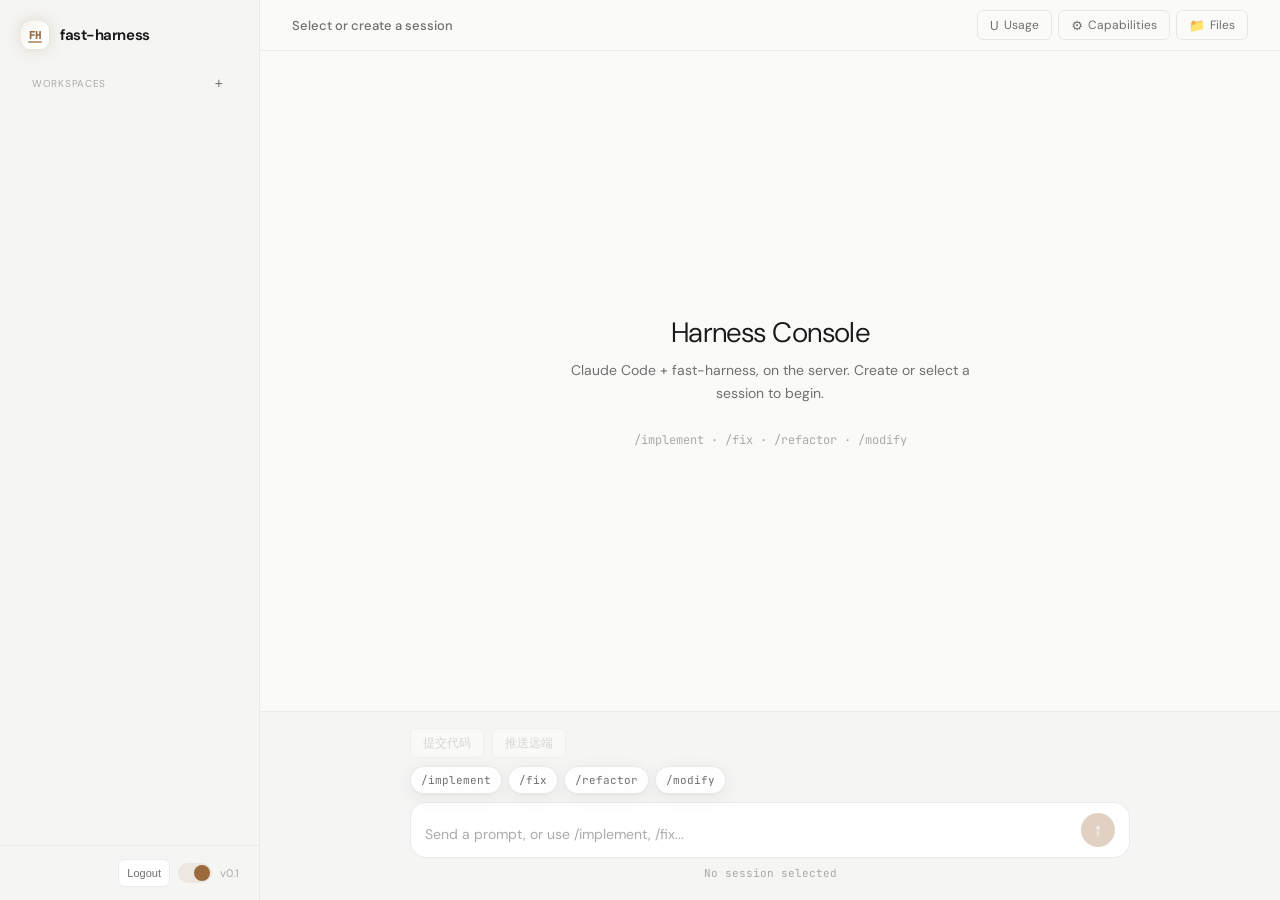
==== runtime/ui/index.html @ 42469731 "fix(runtime): cancel button in commit dialog should close dialog Previously clicking Cancel would on" ====
<!DOCTYPE html>
<html lang="en" data-theme="light">
<head>
<meta charset="UTF-8">
<meta name="viewport" content="width=device-width, initial-scale=1.0">
<title>Harness Console</title>
<link rel="preconnect" href="https://fonts.googleapis.com">
<link rel="preconnect" href="https://fonts.gstatic.com" crossorigin>
<link href="https://fonts.googleapis.com/css2?family=DM+Sans:ital,opsz,wght@0,9..40,200..1000;1,9..40,200..1000&family=JetBrains+Mono:ital,wght@0,100..800;1,100..800&display=swap" rel="stylesheet">
<style>
:root {
  --font-sans: "DM Sans", system-ui, sans-serif;
  --font-mono: "JetBrains Mono", ui-monospace, monospace;
  --transition: 200ms cubic-bezier(0.22, 0.61, 0.36, 1);
  --radius-sm: 6px;
  --radius-md: 10px;
  --radius-lg: 16px;
}

[data-theme="dark"] {
  --bg: #080808;
  --bg-surface: #0f0f0f;
  --bg-elevated: #161616;
  --bg-hover: #1c1c1c;
  --border: rgba(255,255,255,0.05);
  --border-v: rgba(255,255,255,0.08);
  --border-focus: rgba(255,255,255,0.14);
  --text: #ededed;
  --text-dim: #999999;
  --text-muted: #555555;
  --accent: #c4a07a;
  --accent-dim: rgba(196, 160, 122, 0.12);
  --accent-glow: rgba(196, 160, 122, 0.25);
  --error: #e05050;
  --error-dim: rgba(224, 80, 80, 0.1);
  --success: #3cb878;
  --warn: #d4a43b;
  --code-bg: rgba(255,255,255,0.03);
  --tool-bg: rgba(255,255,255,0.02);
  --think-bg: rgba(196, 160, 122, 0.04);
  --shadow: 0 1px 2px rgba(0,0,0,0.4), 0 4px 16px rgba(0,0,0,0.2);
  --grain: url("data:image/svg+xml,%3Csvg viewBox='0 0 256 256' xmlns='http://www.w3.org/2000/svg'%3E%3Cfilter id='n'%3E%3CfeTurbulence type='fractalNoise' baseFrequency='0.9' numOctaves='4' stitchTiles='stitch'/%3E%3C/filter%3E%3Crect width='100%25' height='100%25' filter='url(%23n)' opacity='0.018'/%3E%3C/svg%3E");
}

[data-theme="light"] {
  --bg: #fafaf8;
  --bg-surface: #f5f5f3;
  --bg-elevated: #ffffff;
  --bg-hover: #f0f0ed;
  --border: rgba(0,0,0,0.05);
  --border-v: rgba(0,0,0,0.08);
  --border-focus: rgba(0,0,0,0.16);
  --text: #1a1a1a;
  --text-dim: #707070;
  --text-muted: #aaaaaa;
  --accent: #9b6b3d;
  --accent-dim: rgba(155, 107, 61, 0.1);
  --accent-glow: rgba(155, 107, 61, 0.18);
  --error: #c84040;
  --error-dim: rgba(200, 64, 64, 0.08);
  --success: #2d8a5e;
  --warn: #b0902c;
  --code-bg: rgba(0,0,0,0.02);
  --tool-bg: rgba(0,0,0,0.01);
  --think-bg: rgba(155, 107, 61, 0.05);
  --shadow: 0 1px 2px rgba(0,0,0,0.04), 0 4px 20px rgba(0,0,0,0.06);
  --grain: none;
}

*, *::before, *::after { box-sizing: border-box; margin: 0; padding: 0; }

html, body {
  height: 100%;
  font-family: var(--font-sans);
  background: var(--bg);
  color: var(--text);
  -webkit-font-smoothing: antialiased;
  -moz-osx-font-smoothing: grayscale;
}

body::before {
  content: "";
  position: fixed; inset: 0;
  background-image: var(--grain);
  pointer-events: none; z-index: 9999;
}

.app {
  display: grid;
  grid-template-columns: var(--sidebar-width, 260px) 1fr;
  height: 100vh;
  overflow: hidden;
}

.app--panel-open { grid-template-columns: var(--sidebar-width, 260px) 1fr 320px; }
.app--resizing { cursor: col-resize; user-select: none; }
.app--resizing * { cursor: col-resize !important; }

/* ═══════════════════════ SIDEBAR ═══════════════════════ */

.sidebar {
  background: var(--bg-surface);
  border-right: 1px solid var(--border);
  display: flex; flex-direction: column;
  overflow: hidden;
  position: relative;
}

.sidebar-resize {
  position: absolute;
  top: 0;
  right: -3px;
  width: 6px;
  height: 100%;
  cursor: col-resize;
  z-index: 30;
}
.sidebar-resize::after {
  content: "";
  position: absolute;
  top: 0;
  right: 2px;
  width: 1px;
  height: 100%;
  background: transparent;
  transition: background var(--transition);
}
.sidebar-resize:hover::after,
.app--resizing .sidebar-resize::after {
  background: var(--accent);
}

.sidebar__head {
  padding: 20px 20px 12px;
  display: flex; align-items: center; justify-content: space-between;
}

.sidebar__logo {
  display: flex; align-items: center; gap: 10px;
  font-size: 15px; font-weight: 650; letter-spacing: -0.03em;
  color: var(--text);
}

.brand-mark {
  width: 30px;
  height: 30px;
  border: 1px solid var(--border-v);
  border-radius: 10px;
  background:
    linear-gradient(135deg, var(--accent-dim), transparent 58%),
    var(--bg-elevated);
  color: var(--accent);
  display: grid;
  place-items: center;
  font-family: var(--font-mono);
  font-size: 11px;
  font-weight: 800;
  letter-spacing: -0.12em;
  box-shadow: inset 0 0 0 1px rgba(255,255,255,0.02), 0 0 16px var(--accent-glow);
  position: relative;
}
.brand-mark::after {
  content: "";
  position: absolute;
  left: 7px;
  right: 7px;
  bottom: 6px;
  height: 2px;
  border-radius: 999px;
  background: currentColor;
  opacity: 0.65;
}
.brand-name {
  font-weight: 650;
}

@keyframes dot-pulse {
  0%, 100% { opacity: 1; }
  50% { opacity: 0.35; }
}

.sidebar__actions { display: flex; gap: 6px; }

.btn-icon {
  width: 30px; height: 30px; border-radius: var(--radius-sm);
  border: 1px solid var(--border-v); background: transparent;
  color: var(--text-dim); cursor: pointer; font-size: 16px;
  display: flex; align-items: center; justify-content: center;
  transition: all var(--transition);
}
.btn-icon:hover { background: var(--bg-hover); color: var(--text); border-color: var(--border-focus); }

.sidebar__sessions {
  flex: 1; overflow-y: auto; padding: 0 12px 12px;
}

.session-item {
  padding: 10px 12px; border-radius: var(--radius-sm);
  cursor: pointer; transition: all var(--transition);
  border: 1px solid transparent; margin-bottom: 2px;
  display: flex; align-items: center; justify-content: space-between;
  font-size: 13px; color: var(--text-dim);
}
.session-item:hover { background: var(--bg-hover); color: var(--text); }
.session-item--active {
  background: var(--bg-elevated); border-color: var(--border-v);
  color: var(--text); font-weight: 480;
}
.session-item__id { flex: 1; font-family: var(--font-mono); font-size: 11px; }
.session-item__actions { display: flex; gap: 4px; opacity: 0; transition: opacity var(--transition); }
.session-item:hover .session-item__actions { opacity: 1; }

.sidebar__foot {
  padding: 12px 20px; border-top: 1px solid var(--border);
  display: flex; align-items: center; gap: 8px;
}

.current-user {
  flex: 1;
  min-width: 0;
  height: 30px;
  color: var(--text-dim);
  font-size: 12px;
  display: flex;
  align-items: center;
  overflow: hidden;
  text-overflow: ellipsis;
  white-space: nowrap;
}

.logout-btn {
  height: 28px;
  border: 1px solid var(--border-v);
  border-radius: var(--radius-sm);
  background: var(--bg-elevated);
  color: var(--text-dim);
  font-size: 11px;
  padding: 0 8px;
  cursor: pointer;
  transition: all var(--transition);
}
.logout-btn:hover {
  color: var(--text);
  border-color: var(--border-focus);
  background: var(--bg-hover);
}

.theme-toggle {
  width: 34px; height: 20px; border-radius: 10px;
  background: var(--border-v); border: none; cursor: pointer;
  position: relative; transition: background var(--transition);
}
.theme-toggle::after {
  content: ""; position: absolute; top: 2px; left: 2px;
  width: 16px; height: 16px; border-radius: 50%;
  background: var(--text-dim); transition: all var(--transition);
}
[data-theme="light"] .theme-toggle { background: var(--accent-dim); }
[data-theme="light"] .theme-toggle::after { left: 16px; background: var(--accent); }

.version { font-size: 11px; color: var(--text-muted); margin-left: auto; }

.sidebar__section-label {
  font-size: 10px; text-transform: uppercase; letter-spacing: 0.07em;
  color: var(--text-muted); padding: 14px 20px 6px;
  display: flex; align-items: center; justify-content: space-between;
}
.sidebar__section-label button {
  background: none; border: none; color: var(--text-dim);
  cursor: pointer; font-size: 14px; padding: 0 4px; line-height: 1;
}
.sidebar__section-label button:hover { color: var(--text); }

.workspace-item {
  padding: 10px 12px; border-radius: var(--radius-sm);
  cursor: pointer; transition: all var(--transition);
  border: 1px solid transparent; margin-bottom: 2px;
  font-size: 13px; color: var(--text-dim);
  display: flex; align-items: center; gap: 8px;
}
.workspace-item:hover { background: var(--bg-hover); color: var(--text); }
.workspace-item__dot {
  width: 6px; height: 6px; border-radius: 50%; flex-shrink: 0;
  background: var(--text-muted);
}
.workspace-item--active .workspace-item__dot { background: var(--accent); }
.workspace-item__name { flex: 1; overflow: hidden; text-overflow: ellipsis; white-space: nowrap; }
.workspace-item__actions { display: flex; gap: 4px; opacity: 0; transition: opacity var(--transition); }
.workspace-item:hover .workspace-item__actions { opacity: 1; }
.sidebar-action {
  background: transparent;
  border: 1px solid transparent;
  border-radius: 4px;
  color: var(--text-muted);
  cursor: pointer;
  font-family: var(--font-mono);
  font-size: 9px;
  letter-spacing: 0.02em;
  line-height: 1;
  min-width: 28px;
  padding: 4px 5px;
  text-transform: uppercase;
  transition: all var(--transition);
}
.sidebar-action:hover {
  background: var(--bg-hover);
  border-color: var(--border-v);
  color: var(--text);
}
.sidebar-action--danger:hover {
  background: var(--error-dim);
  border-color: transparent;
  color: var(--error);
}
.workspace-sessions { margin: 2px 0 8px 16px; }
.workspace-sessions .session-item { padding: 7px 10px; font-size: 12px; }

.repo-item {
  display: flex; align-items: center; gap: 8px;
  padding: 6px 10px 6px 24px; font-size: 11px; color: var(--text-dim);
  transition: color var(--transition);
}
.repo-item__icon { font-size: 10px; }
.repo-item__name { flex: 1; font-family: var(--font-mono); font-size: 10px; overflow: hidden; text-overflow: ellipsis; white-space: nowrap; }
.repo-item__status { font-size: 9px; color: var(--success); }

.panel__add-repo {
  display: flex; gap: 6px; padding: 10px 14px; border-bottom: 1px solid var(--border);
}
.panel__add-repo input, .panel__add-repo select {
  background: var(--bg-elevated); border: 1px solid var(--border-v);
  border-radius: var(--radius-sm); padding: 6px 8px; font-size: 11px;
  color: var(--text); font-family: var(--font-sans);
}
.panel__add-repo input { flex: 1; }
.panel__add-repo select { width: 100px; }
.panel__add-repo button {
  background: var(--accent); color: #fff; border: none; border-radius: var(--radius-sm);
  padding: 6px 10px; font-size: 11px; cursor: pointer; font-family: var(--font-sans);
  font-weight: 500;
}

.workspace-create {
  padding: 12px 14px; border-bottom: 1px solid var(--border);
  display: flex; gap: 6px;
}
.workspace-create input {
  flex: 1; background: var(--bg-elevated); border: 1px solid var(--border-v);
  border-radius: var(--radius-sm); padding: 6px 8px; font-size: 12px;
  color: var(--text); font-family: var(--font-sans);
}
.workspace-create button {
  background: var(--accent); color: #fff; border: none; border-radius: var(--radius-sm);
  padding: 6px 12px; font-size: 12px; cursor: pointer; font-family: var(--font-sans);
  font-weight: 500; white-space: nowrap;
}
.git-status-tag { font-size: 9px; padding: 1px 5px; border-radius: 3px; font-weight: 500; }
.git-status-tag--clean { background: var(--success); color: #fff; }
.git-status-tag--dirty { background: var(--warn); color: #000; }

.ask-question-block {
  background: var(--bg-elevated); border: 1px solid var(--border-v);
  border-radius: var(--radius-md); padding: 16px; margin-bottom: 8px;
}
.ask-question-block__title {
  font-size: 12px; font-weight: 550; margin-bottom: 12px;
  color: var(--text);
}
.ask-question-item {
  margin-bottom: 12px;
}
.ask-question-item__q {
  font-size: 12px; color: var(--text-dim); margin-bottom: 6px;
  font-weight: 500;
}
.ask-question-opts {
  display: flex; flex-wrap: wrap; gap: 6px;
}
.ask-question-opt {
  padding: 6px 14px; border-radius: 20px; font-size: 12px;
  cursor: pointer; border: 1px solid var(--border-v);
  background: var(--bg); color: var(--text-dim);
  transition: all var(--transition);
  font-family: var(--font-sans);
}
.ask-question-opt:hover { border-color: var(--accent); color: var(--text); }
.ask-question-opt--selected {
  background: var(--accent-dim); border-color: var(--accent);
  color: var(--accent); font-weight: 500;
}
.ask-question-answer {
  font-size: 10px; color: var(--text-muted); margin-top: 4px;
  padding: 2px 8px; font-family: var(--font-mono);
  background: var(--accent-dim); border-radius: 3px; display: inline-block;
}
.ask-question-answered {
  opacity: 0.7;
}
.ask-question-submit {
  display: block;
  width: 100%;
  margin-top: 14px;
  padding: 8px 16px;
  border-radius: var(--radius-sm);
  border: none;
  background: var(--accent);
  color: #fff;
  font-size: 13px;
  font-family: var(--font-sans);
  font-weight: 500;
  cursor: pointer;
  transition: all var(--transition);
}
.ask-question-submit:hover { opacity: 0.88; }
.ask-question-submit:disabled { opacity: 0.35; cursor: not-allowed; }
.ask-question-submitted {
  display: block;
  width: 100%;
  margin-top: 14px;
  padding: 8px 16px;
  border-radius: var(--radius-sm);
  border: 1px solid var(--success);
  background: transparent;
  color: var(--success);
  font-size: 12px;
  font-family: var(--font-sans);
  text-align: center;
}

.branch-select {
  background: var(--bg-elevated); border: 1px solid var(--border-v);
  border-radius: var(--radius-sm); padding: 3px 6px; font-size: 10px;
  color: var(--text-dim); font-family: var(--font-mono); cursor: pointer;
  max-width: 100px;
}
.branch-select:focus { outline: none; border-color: var(--accent); }

.dialog-overlay {
  position: fixed; inset: 0; background: rgba(0,0,0,0.5);
  display: flex; align-items: center; justify-content: center;
  z-index: 1000; backdrop-filter: blur(4px);
}
.dialog {
  background: var(--bg-elevated); border: 1px solid var(--border-v);
  border-radius: var(--radius-lg); padding: 24px; min-width: 400px;
  max-width: 500px; box-shadow: var(--shadow);
}
.dialog h3 { font-size: 16px; font-weight: 500; margin-bottom: 16px; }
.dialog__message { font-size: 13px; color: var(--text-dim); line-height: 1.6; margin-bottom: 16px; }
.dialog label { font-size: 11px; color: var(--text-dim); display: block; margin-bottom: 4px; }
.dialog input, .dialog select {
  width: 100%; background: var(--bg); border: 1px solid var(--border-v);
  border-radius: var(--radius-sm); padding: 8px 10px; font-size: 13px;
  color: var(--text); font-family: var(--font-sans); margin-bottom: 12px;
}
.dialog .btn-row { display: flex; gap: 8px; justify-content: flex-end; margin-top: 16px; }
.dialog .btn-row button {
  padding: 8px 16px; border-radius: var(--radius-sm); font-size: 13px;
  cursor: pointer; font-family: var(--font-sans); font-weight: 500;
}
.btn-cancel { background: transparent; border: 1px solid var(--border-v); color: var(--text-dim); }
.btn-confirm { background: var(--accent); border: none; color: #fff; }
.btn-confirm--danger { background: var(--error); }

.reg-repo-item {
  display: flex; align-items: center; gap: 8px; padding: 6px 10px;
  border-radius: var(--radius-sm); cursor: pointer; font-size: 12px;
  transition: background var(--transition); margin-bottom: 2px;
}
.reg-repo-item:hover { background: var(--bg-hover); }
.reg-repo-item--selected { background: var(--accent-dim); }
.reg-repo-item input[type=checkbox] { width: auto; }

/* ═══════════════════════ MAIN / CHAT ═══════════════════════ */

.main {
  display: flex; flex-direction: column; overflow: hidden;
  position: relative;
}

.chat {
  flex: 1; overflow-y: auto; padding: 32px 0;
  scroll-behavior: smooth;
}

.chat__inner {
  max-width: 720px; margin: 0 auto; padding: 0 32px;
}

.chat__empty {
  display: flex; flex-direction: column; align-items: center;
  justify-content: center; height: 100%; text-align: center;
  padding: 0 32px;
}

.chat__empty-title {
  font-size: 28px; font-weight: 350; letter-spacing: -0.02em;
  color: var(--text); margin-bottom: 8px;
}
.chat__empty-sub {
  font-size: 14px; color: var(--text-dim);
  max-width: 400px; line-height: 1.6;
}
.chat__empty-hint {
  margin-top: 28px; font-size: 12px; color: var(--text-muted);
  font-family: var(--font-mono);
}

.msg { margin-bottom: 24px; animation: msg-in 0.35s ease-out; }
@keyframes msg-in { from { opacity: 0; transform: translateY(8px); } to { opacity: 1; transform: translateY(0); } }

.msg--system { font-size: 11px; color: var(--text-muted); font-family: var(--font-mono); }
.msg--error { color: var(--error); background: var(--error-dim); padding: 12px 16px; border-radius: var(--radius-md); font-size: 13px; }

.msg__text {
  font-size: 14px; line-height: 1.72; color: var(--text);
}
.msg__text > *:first-child { margin-top: 0; }
.msg__text > *:last-child { margin-bottom: 0; }
.msg__text p { margin: 0 0 0.65em; }
.msg__text h1,
.msg__text h2,
.msg__text h3,
.msg__text h4,
.msg__text h5,
.msg__text h6 {
  margin: 1.15em 0 0.45em;
  color: var(--text);
  line-height: 1.28;
  font-weight: 650;
  letter-spacing: -0.02em;
}
.msg__text h1 { font-size: 1.55em; }
.msg__text h2 { font-size: 1.35em; }
.msg__text h3 { font-size: 1.18em; }
.msg__text h4,
.msg__text h5,
.msg__text h6 { font-size: 1em; }
.msg__text ul,
.msg__text ol { margin: 0.45em 0 0.85em 1.35em; padding: 0; }
.msg__text li { margin: 0.2em 0; padding-left: 0.15em; }
.msg__text blockquote {
  margin: 0.75em 0;
  padding: 0.2em 0 0.2em 1em;
  border-left: 2px solid var(--accent);
  color: var(--text-dim);
  background: var(--accent-dim);
  border-radius: 0 var(--radius-sm) var(--radius-sm) 0;
}
.msg__text hr {
  border: none;
  border-top: 1px solid var(--border-v);
  margin: 1.1em 0;
}
.msg__text code { font-family: var(--font-mono); font-size: 0.88em; background: var(--code-bg); padding: 1px 5px; border-radius: 3px; }
.msg__text pre { background: var(--code-bg); padding: 14px 18px; border-radius: var(--radius-md); overflow-x: auto; margin: 10px 0 14px; border: 1px solid var(--border); }
.msg__text pre code { background: none; padding: 0; }
.msg__text table {
  width: 100%;
  border-collapse: collapse;
  margin: 12px 0 16px;
  overflow: hidden;
  border: 1px solid var(--border-v);
  border-radius: var(--radius-md);
  display: block;
  max-width: 100%;
  overflow-x: auto;
}
.msg__text thead,
.msg__text tbody,
.msg__text tr { width: 100%; }
.msg__text th,
.msg__text td {
  border-bottom: 1px solid var(--border);
  padding: 8px 10px;
  text-align: left;
  vertical-align: top;
  white-space: nowrap;
}
.msg__text th {
  background: var(--bg-elevated);
  color: var(--text);
  font-weight: 650;
}
.msg__text td { color: var(--text-dim); }
.msg__text tr:last-child td { border-bottom: none; }

.think-block {
  border-left: 2px solid var(--accent); background: var(--think-bg);
  padding: 10px 14px; border-radius: 0 var(--radius-sm) var(--radius-sm) 0;
  margin-bottom: 6px; cursor: pointer; user-select: none;
  transition: background var(--transition);
}
.think-block:hover { background: var(--bg-hover); }
.think-block__head {
  font-size: 11px; font-weight: 550; color: var(--text-dim);
  text-transform: uppercase; letter-spacing: 0.06em;
  display: flex; align-items: center; gap: 6px;
}
.think-block__indicator { font-size: 10px; transition: transform var(--transition); }
.think-block--open .think-block__indicator { transform: rotate(90deg); }
.think-block__body {
  font-size: 12px; color: var(--text-dim); line-height: 1.6;
  display: none; margin-top: 6px; font-style: italic;
}
.think-block--open .think-block__body { display: block; }

.tool-block {
  background: var(--tool-bg); border: 1px solid var(--border);
  border-radius: var(--radius-md); margin-bottom: 8px;
  overflow: hidden; font-family: var(--font-mono); font-size: 12px;
}
.tool-block__head {
  display: flex; align-items: center; gap: 8px;
  padding: 8px 14px; cursor: pointer; user-select: none;
  color: var(--text-dim); transition: background var(--transition);
}
.tool-block__head:hover { background: var(--bg-hover); }
.tool-block__name { font-weight: 550; color: var(--accent); }
.tool-block__args { color: var(--text-muted); font-size: 11px; overflow: hidden; text-overflow: ellipsis; white-space: nowrap; flex: 1; }
.tool-block__expand { font-size: 10px; transition: transform var(--transition); color: var(--text-muted); }
.tool-block--open .tool-block__expand { transform: rotate(90deg); }
.tool-block__body { display: none; padding: 12px 14px; border-top: 1px solid var(--border); overflow-x: auto; color: var(--text-dim); white-space: pre-wrap; word-break: break-all; }
.tool-block--open .tool-block__body { display: block; }

.msg__cost {
  font-size: 10px; color: var(--text-muted); font-family: var(--font-mono);
  margin-top: 4px; text-align: right;
}
.feedback-action {
  margin-top: 10px;
  display: flex;
  justify-content: flex-end;
}
.feedback-btn {
  height: 28px;
  padding: 0 10px;
  border-radius: var(--radius-sm);
  border: 1px solid var(--border-v);
  background: transparent;
  color: var(--text-dim);
  font-size: 12px;
  font-family: var(--font-sans);
  cursor: pointer;
}
.feedback-btn:hover { border-color: var(--accent); color: var(--text); background: var(--bg-hover); }
.feedback-btn:disabled { opacity: 0.45; cursor: default; }
.feedback-textarea {
  min-height: 130px;
  resize: vertical;
  width: 100%;
  background: var(--bg-elevated);
  border: 1px solid var(--border-v);
  border-radius: var(--radius-sm);
  color: var(--text);
  font-family: var(--font-sans);
  font-size: 13px;
  line-height: 1.5;
  padding: 10px;
}
.feedback-textarea:focus { outline: none; border-color: var(--accent); }

/* ═══════════════════════ INPUT ═══════════════════════ */

.input-area {
  border-top: 1px solid var(--border);
  padding: 16px 32px 20px;
  background: var(--bg-surface);
}

.input-area__inner {
  max-width: 720px; margin: 0 auto;
  position: relative;
}

.quick-commands {
  display: flex;
  flex-wrap: wrap;
  gap: 6px;
  margin: 0 0 8px;
}

.repo-actions {
  display: flex;
  gap: 8px;
  margin: 0 0 8px;
}

.repo-action {
  height: 30px;
  border: 1px solid var(--border-v);
  border-radius: var(--radius-sm);
  background: var(--bg-elevated);
  color: var(--text);
  cursor: pointer;
  font-family: var(--font-sans);
  font-size: 12px;
  padding: 0 12px;
  transition: all var(--transition);
}
.repo-action:hover {
  background: var(--accent-dim);
  border-color: var(--accent);
  color: var(--accent);
}
.repo-action:disabled {
  opacity: 0.42;
  cursor: not-allowed;
  background: var(--bg-elevated);
  border-color: var(--border-v);
  color: var(--text-muted);
}

.toast {
  position: fixed;
  bottom: 24px;
  right: 24px;
  background: var(--bg-elevated);
  border: 1px solid var(--border);
  border-radius: var(--radius-md);
  padding: 12px 16px;
  box-shadow: 0 4px 12px rgba(0,0,0,0.15);
  font-family: var(--font-sans);
  font-size: 13px;
  color: var(--text);
  z-index: 10000;
  animation: toastSlideIn 0.3s ease-out;
  max-width: 400px;
}
.toast--success { border-left: 3px solid #10b981; }
.toast--error { border-left: 3px solid #ef4444; }
.toast--info { border-left: 3px solid var(--accent); }
@keyframes toastSlideIn {
  from {
    transform: translateY(100px);
    opacity: 0;
  }
  to {
    transform: translateY(0);
    opacity: 1;
  }
}

.quick-command {
  height: 28px;
  border: 1px solid var(--border-v);
  border-radius: 999px;
  background: color-mix(in srgb, var(--bg-elevated) 88%, transparent);
  color: var(--text-dim);
  cursor: pointer;
  font-family: var(--font-mono);
  font-size: 11px;
  padding: 0 10px;
  box-shadow: var(--shadow);
  transition: all var(--transition);
}
.quick-command:hover {
  background: var(--accent-dim);
  border-color: var(--accent);
  color: var(--accent);
}

.input-wrap {
  display: flex; align-items: flex-end; gap: 10px;
  background: var(--bg-elevated); border: 1px solid var(--border-v);
  border-radius: var(--radius-lg); padding: 10px 14px;
  transition: border-color var(--transition), box-shadow var(--transition);
  flex-wrap: wrap;
}
.input-wrap:focus-within {
  border-color: var(--border-focus);
  box-shadow: 0 0 0 3px var(--accent-dim);
}
.input-wrap--drag {
  border-color: var(--accent);
  box-shadow: 0 0 0 3px var(--accent-dim);
}

.image-tray {
  flex-basis: 100%;
  display: flex;
  gap: 8px;
  overflow-x: auto;
  padding-bottom: 2px;
}
.image-chip {
  width: 72px;
  height: 72px;
  flex: 0 0 auto;
  position: relative;
  border: 1px solid var(--border);
  border-radius: var(--radius-sm);
  background: var(--code-bg);
  overflow: hidden;
}
.image-chip img {
  width: 100%;
  height: 100%;
  object-fit: cover;
  display: block;
}
.image-chip__fallback {
  height: 100%;
  display: flex;
  align-items: center;
  justify-content: center;
  padding: 6px;
  color: var(--text-muted);
  font-family: var(--font-mono);
  font-size: 10px;
  text-align: center;
  overflow-wrap: anywhere;
}
.image-chip__remove {
  position: absolute;
  top: 4px;
  right: 4px;
  width: 20px;
  height: 20px;
  border: none;
  border-radius: 50%;
  background: color-mix(in srgb, var(--bg-surface) 88%, transparent);
  color: var(--text);
  cursor: pointer;
  line-height: 20px;
  padding: 0;
}
.image-chip__meta {
  position: absolute;
  left: 4px;
  right: 4px;
  bottom: 4px;
  padding: 2px 4px;
  border-radius: 4px;
  background: color-mix(in srgb, var(--bg-surface) 88%, transparent);
  color: var(--text-dim);
  font-family: var(--font-mono);
  font-size: 9px;
  white-space: nowrap;
  overflow: hidden;
  text-overflow: ellipsis;
}

.input-wrap textarea {
  flex: 1; border: none; background: transparent; resize: none;
  font-family: var(--font-sans); font-size: 14px; line-height: 1.5;
  color: var(--text); outline: none; min-height: 24px; max-height: 200px;
  padding: 2px 0;
}
.input-wrap textarea::placeholder { color: var(--text-muted); }

.btn-send {
  width: 34px; height: 34px; border-radius: 50%;
  border: none; background: var(--accent); color: #fff;
  cursor: pointer; font-size: 18px; display: flex;
  align-items: center; justify-content: center;
  transition: all var(--transition); flex-shrink: 0;
}
.btn-send:hover { opacity: 0.88; transform: scale(1.05); }
.btn-send:disabled { opacity: 0.3; cursor: not-allowed; transform: none; }
.btn-send--stop { background: var(--error); }

.input-hint {
  font-size: 11px; color: var(--text-muted); margin-top: 8px;
  text-align: center; font-family: var(--font-mono);
}

.command-menu {
  position: absolute; left: 0; right: 0; bottom: calc(100% + 8px);
  background: var(--bg-elevated); border: 1px solid var(--border-v);
  border-radius: var(--radius-md); box-shadow: var(--shadow);
  overflow: hidden; z-index: 20;
}
.command-menu__item {
  display: flex; gap: 12px; align-items: baseline; padding: 9px 12px;
  cursor: pointer; border-bottom: 1px solid var(--border);
}
.command-menu__item:last-child { border-bottom: none; }
.command-menu__item:hover,
.command-menu__item--selected { background: var(--accent-dim); }
.command-menu__name {
  font-family: var(--font-mono); color: var(--accent); font-size: 12px;
  min-width: 120px;
}
.command-menu__desc {
  color: var(--text-dim); font-size: 12px; overflow: hidden;
  text-overflow: ellipsis; white-space: nowrap;
}

/* ═══════════════════════ PANEL (right) ═══════════════════════ */

.panel {
  background: var(--bg-surface); border-left: 1px solid var(--border);
  display: flex; flex-direction: column; overflow: hidden;
}

.panel__head {
  padding: 16px 18px; border-bottom: 1px solid var(--border);
  display: flex; align-items: center; justify-content: space-between;
  font-size: 13px; font-weight: 550; letter-spacing: 0.01em;
}

.panel__tabs { display: flex; gap: 2px; padding: 8px 14px; border-bottom: 1px solid var(--border); }

.panel__tab {
  padding: 5px 12px; border-radius: var(--radius-sm);
  font-size: 12px; cursor: pointer; border: none; background: transparent;
  color: var(--text-dim); font-family: var(--font-sans);
  transition: all var(--transition);
}
.panel__tab:hover { color: var(--text); background: var(--bg-hover); }
.panel__tab--active { background: var(--bg-elevated); color: var(--text); font-weight: 500; }

.panel__body { flex: 1; overflow-y: auto; padding: 10px 14px; }

.cap-section { margin-bottom: 20px; }
.cap-section__title {
  font-size: 10px; text-transform: uppercase; letter-spacing: 0.08em;
  color: var(--text-muted); margin-bottom: 8px; padding: 0 4px;
}

.cap-item {
  padding: 8px 10px; border-radius: var(--radius-sm);
  cursor: default; transition: background var(--transition);
  font-size: 12px; margin-bottom: 1px;
}
.cap-item:hover { background: var(--bg-hover); }
.cap-item__name { font-weight: 500; }
.cap-item__desc { font-size: 11px; color: var(--text-dim); margin-top: 2px; line-height: 1.4; }

.file-item {
  display: flex; align-items: center; gap: 8px;
  padding: 8px 10px; border-radius: var(--radius-sm);
  cursor: pointer; font-size: 12px; transition: background var(--transition);
}
.file-item:hover { background: var(--bg-hover); }
.file-item__icon { font-size: 14px; width: 20px; text-align: center; }
.file-item__name { font-family: var(--font-mono); font-size: 11px; word-break: break-all; }

.file-viewer {
  margin-top: 12px; padding: 14px; background: var(--code-bg);
  border-radius: var(--radius-md); border: 1px solid var(--border);
  font-family: var(--font-mono); font-size: 11px; white-space: pre-wrap;
  max-height: 400px; overflow: auto; color: var(--text-dim);
  line-height: 1.5;
}
.usage-summary {
  display: grid;
  grid-template-columns: repeat(2, minmax(0, 1fr));
  gap: 8px;
  margin-bottom: 14px;
}
.usage-metric {
  border: 1px solid var(--border);
  border-radius: var(--radius-sm);
  padding: 10px;
  background: var(--bg-elevated);
}
.usage-metric__value { font-size: 20px; font-weight: 650; color: var(--text); }
.usage-metric__label { font-size: 10px; color: var(--text-muted); text-transform: uppercase; letter-spacing: 0.06em; }
.usage-user {
  border-top: 1px solid var(--border);
  padding: 12px 2px;
}
.usage-user__head {
  display: flex;
  align-items: baseline;
  justify-content: space-between;
  gap: 10px;
  margin-bottom: 8px;
}
.usage-user__name { font-size: 13px; font-weight: 650; color: var(--text); }
.usage-user__active { font-size: 10px; color: var(--text-muted); font-family: var(--font-mono); text-align: right; }
.usage-user__grid {
  display: grid;
  grid-template-columns: repeat(3, minmax(0, 1fr));
  gap: 6px;
  margin-bottom: 8px;
}
.usage-user__stat {
  background: var(--code-bg);
  border: 1px solid var(--border);
  border-radius: var(--radius-sm);
  padding: 7px;
}
.usage-user__stat strong { display: block; font-size: 15px; color: var(--text); }
.usage-user__stat span { font-size: 10px; color: var(--text-muted); }
.usage-commands {
  display: flex;
  flex-wrap: wrap;
  gap: 5px;
}
.usage-command {
  font-family: var(--font-mono);
  font-size: 10px;
  color: var(--accent);
  background: var(--accent-dim);
  border: 1px solid var(--border-v);
  border-radius: 999px;
  padding: 3px 7px;
}

/* ═══════════════════════ TOOLBAR ═══════════════════════ */

.toolbar {
  display: flex; align-items: center; gap: 6px;
  padding: 10px 32px; border-bottom: 1px solid var(--border);
  min-width: 0;
}

.toolbar__title {
  font-size: 13px; font-weight: 500; color: var(--text-dim);
  margin-right: auto;
  min-width: 0;
  overflow: hidden;
  text-overflow: ellipsis;
  white-space: nowrap;
}

.btn-tool {
  padding: 6px 12px; border-radius: var(--radius-sm);
  font-size: 12px; cursor: pointer; border: 1px solid var(--border-v);
  background: transparent; color: var(--text-dim);
  font-family: var(--font-sans); transition: all var(--transition);
  display: flex; align-items: center; gap: 5px;
}
.btn-tool:hover { background: var(--bg-hover); color: var(--text); }
.btn-tool--active { background: var(--accent-dim); border-color: var(--accent); color: var(--accent); }
.btn-tool__icon {
  font-size: 13px;
  line-height: 1;
}

.btn-mobile-menu {
  display: none;
}

.mobile-sidebar-backdrop {
  display: none;
}

/* ═══════════════════════ SCROLLBAR ═══════════════════════ */

::-webkit-scrollbar { width: 4px; height: 4px; }
::-webkit-scrollbar-track { background: transparent; }
::-webkit-scrollbar-thumb { background: var(--border-v); border-radius: 4px; }
::-webkit-scrollbar-thumb:hover { background: var(--text-muted); }

/* ═══════════════════════ STREAMING CURSOR ═══════════════════════ */

.streaming-cursor {
  display: inline-block; width: 6px; height: 14px;
  background: var(--accent); border-radius: 1px;
  animation: blink 0.8s ease-in-out infinite;
  vertical-align: text-bottom; margin-left: 1px;
}
@keyframes blink { 0%, 100% { opacity: 1; } 50% { opacity: 0.2; } }

.loading-dots { display: inline-flex; gap: 3px; padding: 4px 0; }
.loading-dots span {
  width: 4px; height: 4px; border-radius: 50%; background: var(--text-muted);
  animation: dot-bounce 1.2s ease-in-out infinite;
}
.loading-dots span:nth-child(2) { animation-delay: 0.15s; }
.loading-dots span:nth-child(3) { animation-delay: 0.3s; }
.loading-dots--inline {
  vertical-align: middle; padding: 0; margin-right: 8px;
}
.loading-dots--inline span { background: currentColor; }
@keyframes dot-bounce {
  0%, 60%, 100% { transform: translateY(0); opacity: 0.3; }
  30% { transform: translateY(-6px); opacity: 1; }
}

@media (max-width: 860px) {
  html,
  body {
    height: 100dvh;
    overflow: hidden;
  }

  body.mobile-nav-open {
    overflow: hidden;
  }

  .app,
  .app--panel-open {
    grid-template-columns: 1fr;
    height: 100dvh;
    min-width: 0;
  }

  .sidebar {
    position: fixed;
    inset: 0 auto 0 0;
    width: min(86vw, 340px);
    max-width: calc(100vw - 44px);
    z-index: 80;
    transform: translateX(-102%);
    transition: transform var(--transition), box-shadow var(--transition);
    box-shadow: none;
  }

  body.mobile-nav-open .sidebar {
    transform: translateX(0);
    box-shadow: 18px 0 48px rgba(0,0,0,0.22);
  }

  .sidebar-resize {
    display: none;
  }

  .mobile-sidebar-backdrop {
    position: fixed;
    inset: 0;
    background: rgba(0,0,0,0.42);
    z-index: 70;
    opacity: 0;
    pointer-events: none;
    transition: opacity var(--transition);
    display: block;
  }

  body.mobile-nav-open .mobile-sidebar-backdrop {
    opacity: 1;
    pointer-events: auto;
  }

  .main {
    min-width: 0;
    height: 100dvh;
  }

  .toolbar {
    padding: 8px 10px;
    gap: 6px;
    min-height: 48px;
  }

  .btn-mobile-menu {
    display: flex;
    flex-shrink: 0;
  }

  .btn-tool {
    width: 34px;
    height: 34px;
    justify-content: center;
    padding: 0;
    flex-shrink: 0;
  }

  .btn-tool__icon {
    font-size: 14px;
  }

  .btn-tool__label {
    display: none;
  }

  .chat {
    padding: 18px 0;
  }

  .chat__inner {
    max-width: none;
    padding: 0 14px;
  }

  .chat__empty {
    padding: 0 20px;
  }

  .chat__empty-title {
    font-size: 24px;
  }

  .msg {
    margin-bottom: 18px;
  }

  .msg__text {
    font-size: 14px;
    line-height: 1.66;
    overflow-wrap: anywhere;
  }

  .msg__text pre {
    padding: 12px;
    border-radius: var(--radius-sm);
  }

  .tool-block__head {
    align-items: flex-start;
  }

  .tool-block__args {
    white-space: normal;
    overflow-wrap: anywhere;
  }

  .input-area {
    padding: 10px 10px max(12px, env(safe-area-inset-bottom));
  }

  .quick-commands {
    flex-wrap: nowrap;
    overflow-x: auto;
    padding-bottom: 2px;
  }

  .quick-command {
    flex: 0 0 auto;
  }

  .input-wrap {
    border-radius: var(--radius-md);
    padding: 9px 10px;
  }

  .input-wrap textarea {
    max-height: 35dvh;
    font-size: 16px;
  }

  .input-hint {
    overflow: hidden;
    text-overflow: ellipsis;
    white-space: nowrap;
    padding: 0 4px;
  }

  .command-menu {
    max-height: 44dvh;
    overflow-y: auto;
  }

  .command-menu__item {
    display: block;
  }

  .command-menu__name {
    min-width: 0;
    margin-bottom: 3px;
  }

  .command-menu__desc {
    white-space: normal;
  }

  .panel {
    position: fixed;
    inset: 48px 0 0;
    z-index: 60;
    border-left: none;
    border-top: 1px solid var(--border);
    box-shadow: 0 -16px 40px rgba(0,0,0,0.14);
  }

  .panel__head {
    padding: 12px 14px;
  }

  .panel__tabs {
    overflow-x: auto;
    padding: 8px 10px;
  }

  .panel__tab {
    flex: 0 0 auto;
  }

  .panel__body {
    padding: 10px;
  }

  .usage-user__grid {
    grid-template-columns: repeat(2, minmax(0, 1fr));
  }

  .dialog-overlay {
    align-items: flex-end;
    justify-content: center;
    padding: 12px;
  }

  .dialog {
    width: 100%;
    min-width: 0;
    max-width: 520px;
    max-height: calc(100dvh - 24px);
    overflow-y: auto;
    border-radius: var(--radius-md);
    padding: 18px;
  }

  .dialog .btn-row {
    display: grid;
    grid-template-columns: 1fr 1fr;
  }

  .dialog .btn-row button {
    min-height: 40px;
  }
}

@media (max-width: 520px) {
  .toolbar__title {
    font-size: 12px;
  }

  .brand-name,
  .version {
    display: none;
  }

  .workspace-item {
    display: grid;
    grid-template-columns: 10px minmax(0, 1fr);
    align-items: start;
    column-gap: 8px;
    row-gap: 3px;
  }

  .workspace-item__actions,
  .session-item__actions {
    opacity: 1;
  }

  .workspace-item__dot {
    grid-column: 1;
    grid-row: 1;
    margin-top: 7px;
  }

  .workspace-item__name {
    grid-column: 2;
    white-space: normal;
    overflow-wrap: anywhere;
  }

  .workspace-item > span[style] {
    grid-column: 2;
    min-width: 0;
    overflow: hidden;
    text-overflow: ellipsis;
    white-space: nowrap;
  }

  .workspace-item__actions {
    grid-column: 2;
    justify-self: start;
    flex-wrap: wrap;
    margin-top: 3px;
  }

  .workspace-sessions {
    margin-left: 8px;
  }

  .ask-question-opts {
    display: grid;
    grid-template-columns: 1fr;
  }

  .ask-question-opt {
    width: 100%;
    border-radius: var(--radius-sm);
    text-align: left;
  }
}
</style>
</head>
<body>
<div class="app" id="app">
  <!-- ── SIDEBAR ── -->
  <aside class="sidebar">
    <div class="sidebar__head">
      <div class="sidebar__logo">
        <span class="brand-mark">FH</span>
        <span class="brand-name">fast-harness</span>
      </div>
    </div>
    <div class="sidebar-resize" id="sidebarResizeHandle" title="Resize sidebar"></div>
    <div class="sidebar__sessions" id="sidebarScroll">
      <div class="sidebar__section-label">Workspaces <button id="btnAddWs" title="Add workspace">+</button></div>
      <div id="workspaceList"></div>
    </div>
    <div class="sidebar__foot">
      <span class="current-user" id="currentUserLabel"></span>
      <button class="logout-btn" id="btnLogout" title="Logout">Logout</button>
      <button class="theme-toggle" id="themeToggle" title="Toggle theme"></button>
      <span class="version">v0.1</span>
    </div>
  </aside>

  <!-- ── MAIN ── -->
  <main class="main">
    <div class="toolbar">
      <button class="btn-icon btn-mobile-menu" id="btnMobileMenu" title="Workspaces" aria-label="Open workspaces">☰</button>
      <span class="toolbar__title" id="toolbarTitle">Select or create a session</span>
      <button class="btn-tool" id="btnUsage" title="Usage" aria-label="Usage"><span class="btn-tool__icon" aria-hidden="true">U</span><span class="btn-tool__label">Usage</span></button>
      <button class="btn-tool" id="btnCapabilities" title="Capabilities" aria-label="Capabilities"><span class="btn-tool__icon" aria-hidden="true">⚙</span><span class="btn-tool__label">Capabilities</span></button>
      <button class="btn-tool" id="btnFiles" title="Session files" aria-label="Session files"><span class="btn-tool__icon" aria-hidden="true">📁</span><span class="btn-tool__label">Files</span></button>
    </div>
    <div class="chat" id="chat">
      <div class="chat__empty" id="chatEmpty">
        <div class="chat__empty-title">Harness Console</div>
        <div class="chat__empty-sub">Claude Code + fast-harness, on the server. Create or select a session to begin.</div>
        <div class="chat__empty-hint">/implement · /fix · /refactor · /modify</div>
      </div>
      <div class="chat__inner" id="chatInner" style="display:none"></div>
    </div>
    <div class="input-area">
      <div class="input-area__inner">
        <div class="command-menu" id="commandMenu" role="listbox" style="display:none"></div>
        <div class="repo-actions" aria-label="Repository actions">
          <button class="repo-action" id="btnGitCommit" disabled title="提交当前会话仓库的全部改动">提交代码</button>
          <button class="repo-action" id="btnGitPush" disabled title="推送当前会话分支到远端">推送远端</button>
        </div>
        <div class="quick-commands" id="quickCommands" aria-label="Quick commands"></div>
        <div class="input-wrap">
          <div class="image-tray" id="imageTray" style="display:none"></div>
          <textarea id="promptInput" rows="1" placeholder="Send a prompt, or use /implement, /fix..." disabled></textarea>
          <button class="btn-send" id="btnSend" disabled title="Send">↑</button>
        </div>
        <div class="input-hint" id="inputHint">No session selected</div>
      </div>
    </div>
  </main>

  <!-- ── PANEL ── -->
  <aside class="panel" id="panel" style="display:none">
    <div class="panel__head">
      <span id="panelTitle">Capabilities</span>
      <button class="btn-icon" id="btnClosePanel">×</button>
    </div>
    <div class="panel__tabs" id="panelTabs" style="display:none">
      <button class="panel__tab panel__tab--active" data-tab="capabilities">Capabilities</button>
      <button class="panel__tab" data-tab="files">Files</button>
      <button class="panel__tab" data-tab="repos">Repos</button>
    </div>
    <div class="panel__body" id="panelBody"></div>
  </aside>
</div>
<div class="mobile-sidebar-backdrop" id="mobileSidebarBackdrop" aria-hidden="true"></div>

<script>
/* ═══════════════════════ API ═══════════════════════ */

const API = "/api";
const ACCEPTED_IMAGE_TYPES = new Set(["image/png", "image/jpeg", "image/webp", "image/gif"]);
const MAX_IMAGE_ATTACHMENTS = 5;
const MAX_IMAGE_BYTES = 10 * 1024 * 1024;

function authHeaders() {
  return state.currentUserId ? { "X-User-Id": state.currentUserId } : {};
}

async function api(method, path, body) {
  const opts = { method, headers: { "Content-Type": "application/json", ...authHeaders() } };
  if (body) opts.body = JSON.stringify(body);
  const res = await fetch(API + path, opts);
  if (!res.ok) throw new Error(await responseErrorMessage(res));
  return res.json();
}

async function responseErrorMessage(res) {
  const text = await res.text();
  try {
    const data = JSON.parse(text);
    if (typeof data.detail === "string") return data.detail;
    if (Array.isArray(data.detail)) return data.detail.map(item => item.msg || JSON.stringify(item)).join("; ");
    return data.message || text || res.statusText;
  } catch {
    return text || res.statusText;
  }
}

/* ═══════════════════════ STATE ═══════════════════════ */

let state = {
  activeSession: null,
  activeWorkspace: null,
  sessions: [],
  workspaces: [],
  workspaceBranches: {},
  repositoryBranches: {},
  repositories: [],
  users: [],
  currentUserId: localStorage.getItem("currentUserId") || "",
  currentUser: null,
  defaultBranches: [],
  capabilities: null,
  sessionStreams: {},
  panelOpen: false,
  panelTab: "capabilities",
  commandSuggestions: [],
  selectedCommandIndex: 0,
  pendingImages: [],
  repoActionRunning: false,
};

/* ═══════════════════════ DOM REFS ═══════════════════════ */

const $ = (s) => document.querySelector(s);
const $$ = (s) => document.querySelectorAll(s);

const app = $("#app");
const workspaceList = $("#workspaceList");
const chat = $("#chat");
const chatInner = $("#chatInner");
const chatEmpty = $("#chatEmpty");
const inputWrap = $(".input-wrap");
const imageTray = $("#imageTray");
const promptInput = $("#promptInput");
const btnSend = $("#btnSend");
const inputHint = $("#inputHint");
const commandMenu = $("#commandMenu");
const quickCommands = $("#quickCommands");
const btnGitCommit = $("#btnGitCommit");
const btnGitPush = $("#btnGitPush");
const toolbarTitle = $("#toolbarTitle");
const panel = $("#panel");
const panelBody = $("#panelBody");
const panelTabs = $("#panelTabs");
const panelTitle = $("#panelTitle");
const btnUsage = $("#btnUsage");
const btnCapabilities = $("#btnCapabilities");
const btnFiles = $("#btnFiles");
const btnLogout = $("#btnLogout");
const currentUserLabel = $("#currentUserLabel");
const btnMobileMenu = $("#btnMobileMenu");
const mobileSidebarBackdrop = $("#mobileSidebarBackdrop");

/* ═══════════════════════ USERS ═══════════════════════ */

async function loadUsers() {
  const data = await api("GET", "/me");
  state.users = [data.user];
  state.currentUser = data.user;
  state.currentUserId = data.user.id;
  localStorage.setItem("currentUserId", state.currentUserId);
  currentUserLabel.textContent = data.user.name || data.user.id;
  btnUsage.style.display = data.user.role === "admin" ? "" : "none";
}

async function logout() {
  try {
    await api("POST", "/logout");
  } finally {
    localStorage.removeItem("currentUserId");
    window.location.href = "/login";
  }
}

/* ═══════════════════════ SESSIONS ═══════════════════════ */

async function loadSessions() {
  try {
    const data = await api("GET", "/sessions");
    state.sessions = data.sessions || [];
    renderSessions();
  } catch (e) { console.error("Failed to load sessions:", e); }
}

function renderSessions() {
  renderWorkspaces();
}

async function createSession() {
  if (!state.activeWorkspace) return showAlertDialog("Select a workspace first");
  showSessionDialog(state.activeWorkspace);
}

async function confirmCreateSession() {
  const workspaceId = document.getElementById("sessionWorkspaceInput").value;
  const repoName = document.getElementById("sessionRepoSelect").value;
  const branch = document.getElementById("sessionBranchSelect").value;
  const ws = state.workspaces.find(w => w.workspace_id === workspaceId);
  const repo = ws?.repos?.find(r => r.name === repoName);
  if (!repo) return showAlertDialog("Selected workspace has no bound repo");
  if (!branch) return showAlertDialog("Select a branch first");

  setDialogSubmitting("btnConfirmSession", true, "Creating");
  try {
    const body = { workspace_id: workspaceId, repo_name: repo.name, branch };
    const data = await api("POST", "/sessions", body);
    closeSessionDialog();
    await loadSessions();
    await selectSession(data.session_id);
  } catch (e) {
    setDialogSubmitting("btnConfirmSession", false);
    await showAlertDialog("Failed to create session: " + e.message, { title: "Create Session Failed" });
  }
}

async function showSessionDialog(workspaceId) {
  state.activeWorkspace = workspaceId;
  renderWorkspaces();
  const ws = getActiveWorkspace();
  if (!ws || !ws.repos?.length) return showAlertDialog("Selected workspace has no bound repo");

  let overlay = document.getElementById("sessionDialogOverlay");
  if (!overlay) {
    overlay = document.createElement("div");
    overlay.id = "sessionDialogOverlay";
    overlay.className = "dialog-overlay";
    document.body.appendChild(overlay);
  }

  overlay.innerHTML = `<div class="dialog">
    <h3>New Session</h3>
    <input type="hidden" id="sessionWorkspaceInput" value="${escapeHtml(workspaceId)}">
    <label>Workspace</label>
    <input value="${escapeHtml(ws.name)}" disabled>
    <label>Repository</label>
    <select id="sessionRepoSelect" onchange="fillSessionBranchSelect()">
      ${ws.repos.map(repo => `<option value="${escapeHtml(repo.name)}">${escapeHtml(repo.name)}</option>`).join("")}
    </select>
    <label>Branch</label>
    <select id="sessionBranchSelect"><option>Loading...</option></select>
    <div class="btn-row">
      <button class="btn-cancel" onclick="closeSessionDialog()">Cancel</button>
      <button class="btn-confirm" id="btnConfirmSession" onclick="confirmCreateSession()">Create Session</button>
    </div>
  </div>`;
  overlay.style.display = "flex";
  await fillSessionBranchSelect();
}

async function fillSessionBranchSelect() {
  const ws = getActiveWorkspace();
  const repoName = document.getElementById("sessionRepoSelect")?.value;
  const repo = ws?.repos?.find(r => r.name === repoName);
  if (!ws || !repo) return;
  await fillBranchSelect("sessionBranchSelect", ws, repo.branch, repo);
}

function closeSessionDialog() {
  const overlay = document.getElementById("sessionDialogOverlay");
  if (overlay) overlay.style.display = "none";
}

async function selectSession(id) {
  state.activeSession = id;
  const session = state.sessions.find(s => s.session_id === id);
  if (session?.metadata?.workspace_id) {
    state.activeWorkspace = session.metadata.workspace_id;
    renderWorkspaces();
  }
  renderSessions();
  promptInput.disabled = false;
  updateSendButton();
  const ws = getActiveWorkspace();
  inputHint.textContent = `${ws?.name || "Workspace"} · ${session?.metadata?.repo_name || "repo"} · ${session?.metadata?.branch || "branch"}`;
  toolbarTitle.textContent = `Session · ${session?.name || id} · ${session?.metadata?.branch || "branch"}`;
  chatEmpty.style.display = "none";
  chatInner.style.display = "block";
  chatInner.innerHTML = "";
  await loadSessionMessages(id);
  reconnectSessionStream(id);
  if (state.panelOpen && state.panelTab === "files") loadFiles();
  closeMobileSidebar();
}

async function loadSessionMessages(id) {
  chatInner.innerHTML = "";
  try {
    const data = await api("GET", "/sessions/" + id + "/messages");
    for (const entry of (data.messages || [])) {
      renderHistoryMessage(entry.message || entry);
    }
    return (data.messages || []).length;
  } catch (e) {
    addErrorMessage("Failed to load session history: " + e.message);
    return 0;
  }
}

function renderHistoryMessage(msg) {
  if (!msg || msg.type === "cancelled") return;
  if (msg.type === "user") {
    renderUserPrompt(msg.prompt || "", msg.images || []);
    return;
  }
  const el = document.createElement("div");
  el.className = "msg";
  chatInner.appendChild(el);
  handleStreamMessage(msg, el, null);
}

async function deleteSession(e, id) {
  e.stopPropagation();
  const confirmed = await showConfirmDialog("Delete session " + id + "?", {
    title: "Delete Session",
    confirmLabel: "Delete",
    danger: true,
  });
  if (!confirmed) return;
  const stream = getSessionStream(id);
  if (stream?.abortController) stream.abortController.abort();
  stopStreaming(id);
  await api("DELETE", "/sessions/" + id);
  if (state.activeSession === id) {
    state.activeSession = null;
    promptInput.disabled = true;
    updateSendButton();
    inputHint.textContent = "No session selected";
    toolbarTitle.textContent = "Select or create a session";
    chatEmpty.style.display = "flex";
    chatInner.style.display = "none";
    chatInner.innerHTML = "";
  }
  await loadSessions();
}

async function renameSession(e, id) {
  e.stopPropagation();
  const session = state.sessions.find(s => s.session_id === id);
  const nextName = await showRenameDialog("Rename Session", session?.name || id);
  if (!nextName || !nextName.trim()) return;
  await api("PATCH", "/sessions/" + id, { name: nextName.trim() });
  await loadSessions();
  if (state.activeSession === id) {
    const updated = state.sessions.find(s => s.session_id === id);
    toolbarTitle.textContent = `Session · ${updated?.name || id} · ${updated?.metadata?.branch || "branch"}`;
  }
}

/* ═══════════════════════ WORKSPACES ═══════════════════════ */

async function loadWorkspaces() {
  try {
    const data = await api("GET", "/workspaces");
    state.workspaces = data.workspaces || [];
    renderWorkspaces();
  } catch (e) { console.error(e); }
}

function renderWorkspaces() {
  let html = "";
  for (const w of state.workspaces) {
    const active = state.activeWorkspace === w.workspace_id ? " workspace-item--active" : "";
    const repoNames = (w.repos || []).map(r => r.name).join(", ");
    const sessionsForWorkspace = state.sessions.filter(s => s.metadata?.workspace_id === w.workspace_id);
    html += `<div class="workspace-group">
      <div class="workspace-item${active}" data-id="${w.workspace_id}" onclick="selectWorkspace('${w.workspace_id}')">
        <span class="workspace-item__dot"></span>
        <span class="workspace-item__name">${escapeHtml(w.name)}</span>
        <span style="font-size:10px;color:var(--text-muted)">${escapeHtml(repoNames || "no repo")}</span>
        <span class="workspace-item__actions">
          <button class="sidebar-action workspace-action workspace-action--rename" onclick="renameWorkspace(event, '${w.workspace_id}'); event.stopPropagation();" title="Rename workspace">edit</button>
          <button class="sidebar-action workspace-action workspace-action--session" onclick="showSessionDialog('${w.workspace_id}'); event.stopPropagation();" title="New session">chat</button>
          <button class="sidebar-action workspace-action workspace-action--repo" onclick="showAddRepoDialog('${w.workspace_id}'); event.stopPropagation();" title="Add repository">repo</button>
          <button class="sidebar-action sidebar-action--danger workspace-action workspace-action--delete" onclick="deleteWorkspace(event, '${w.workspace_id}')" title="Delete workspace">del</button>
        </span>
      </div>
      <div class="workspace-sessions">
        ${sessionsForWorkspace.map(s => `
          <div class="session-item ${state.activeSession === s.session_id ? "session-item--active" : ""}"
               data-id="${s.session_id}" onclick="selectSession('${s.session_id}')">
            <span class="session-item__id">${escapeHtml(s.name || s.session_id)}<br><span style="color:var(--text-muted);font-size:9px">${escapeHtml(s.metadata?.branch || "")}</span></span>
            <span class="session-item__actions">
              <button class="sidebar-action session-item__rename" onclick="renameSession(event, '${s.session_id}')" title="Rename session">edit</button>
              <button class="sidebar-action sidebar-action--danger session-item__del" onclick="deleteSession(event, '${s.session_id}')" title="Delete session">del</button>
            </span>
          </div>
        `).join("")}
      </div>
    </div>`;
  }
  workspaceList.innerHTML = html;
}

function selectWorkspace(id) {
  state.activeWorkspace = (state.activeWorkspace === id) ? null : id;
  renderWorkspaces();
  inputHint.textContent = state.activeWorkspace
    ? `Workspace selected: ${getActiveWorkspace()?.name || state.activeWorkspace}`
    : "No session selected";
}

function getActiveWorkspace() {
  return state.workspaces.find(w => w.workspace_id === state.activeWorkspace) || null;
}

function getPrimaryRepo(ws) {
  return ws?.repos?.[0] || null;
}

async function ensureRepositories() {
  if (!state.repositories.length) {
    const data = await api("GET", "/repositories");
    state.repositories = data.repositories || [];
  }
  return state.repositories;
}

async function getRepositoryBranches(repoKey) {
  if (!state.repositoryBranches[repoKey]) {
    const data = await api("GET", "/repositories/" + repoKey + "/branches");
    state.repositoryBranches[repoKey] = data.branches || [];
  }
  return state.repositoryBranches[repoKey];
}

async function getWorkspaceBranches(ws, repo) {
  const key = `${ws.workspace_id}:${repo.name}`;
  if (!state.workspaceBranches[key]) {
    const data = await api("GET", `/workspaces/${ws.workspace_id}/repos/${repo.name}/branches`);
    state.workspaceBranches[key] = data.branches || [];
  }
  return state.workspaceBranches[key];
}

async function fillBranchSelect(selectId, ws, preferredBranch, repoOverride = null) {
  const repo = repoOverride || getPrimaryRepo(ws);
  const select = document.getElementById(selectId);
  if (!select || !repo) return;
  try {
    const branches = ws
      ? await getWorkspaceBranches(ws, repo)
      : await getDefaultBranches();
    const selected = preferredBranch || branches[0] || "master";
    select.innerHTML = branches.map(b =>
      `<option value="${escapeHtml(b)}" ${b === selected ? "selected" : ""}>${escapeHtml(b)}</option>`
    ).join("");
  } catch (e) {
    const fallback = preferredBranch || "master";
    select.innerHTML = `<option value="${escapeHtml(fallback)}">${escapeHtml(fallback)}</option>`;
  }
}

async function getDefaultBranches() {
  if (!state.defaultBranches.length) {
    const repos = await ensureRepositories();
    if (!repos.length) return [];
    const data = await api("GET", "/repositories/" + repos[0].key + "/branches");
    state.defaultBranches = data.branches || [];
  }
  return state.defaultBranches;
}

async function deleteWorkspace(e, id) {
  e.stopPropagation();
  const ws = state.workspaces.find(w => w.workspace_id === id);
  const confirmed = await showConfirmDialog(`Delete workspace "${ws?.name || id}" and its sessions?`, {
    title: "Delete Workspace",
    confirmLabel: "Delete",
    danger: true,
  });
  if (!confirmed) return;
  for (const session of state.sessions.filter(s => s.metadata?.workspace_id === id)) {
    const stream = getSessionStream(session.session_id);
    if (stream?.abortController) stream.abortController.abort();
    stopStreaming(session.session_id);
  }
  await api("DELETE", "/workspaces/" + id);
  if (state.activeWorkspace === id) state.activeWorkspace = null;
  if (state.activeSession && state.sessions.find(s => s.session_id === state.activeSession)?.metadata?.workspace_id === id) {
    state.activeSession = null;
    promptInput.disabled = true;
    updateSendButton();
    chatEmpty.style.display = "flex";
    chatInner.style.display = "none";
  }
  await loadWorkspaces();
  await loadSessions();
}

async function renameWorkspace(e, id) {
  e.stopPropagation();
  const ws = state.workspaces.find(w => w.workspace_id === id);
  const nextName = await showRenameDialog("Rename Workspace", ws?.name || id);
  if (!nextName || !nextName.trim()) return;
  await api("PATCH", "/workspaces/" + id, { name: nextName.trim() });
  await loadWorkspaces();
  if (state.activeWorkspace === id) {
    inputHint.textContent = `Workspace selected: ${nextName.trim()}`;
  }
}

function showAlertDialog(message, options = {}) {
  return new Promise(resolve => {
    const title = options.title || "Notice";
    const buttonLabel = options.buttonLabel || "OK";
    let overlay = document.getElementById("alertDialogOverlay");
    if (!overlay) {
      overlay = document.createElement("div");
      overlay.id = "alertDialogOverlay";
      overlay.className = "dialog-overlay";
      document.body.appendChild(overlay);
    }
    overlay.innerHTML = `<div class="dialog" role="alertdialog" aria-modal="true">
      <h3>${escapeHtml(title)}</h3>
      <div class="dialog__message">${escapeHtml(message)}</div>
      <div class="btn-row">
        <button class="btn-confirm" id="btnConfirmAlert">${escapeHtml(buttonLabel)}</button>
      </div>
    </div>`;
    overlay.style.display = "flex";
    const close = () => {
      overlay.style.display = "none";
      document.removeEventListener("keydown", onKeydown);
      resolve();
    };
    const onKeydown = event => {
      if (event.key === "Enter" || event.key === "Escape") close();
    };
    document.getElementById("btnConfirmAlert").onclick = close;
    document.addEventListener("keydown", onKeydown);
    requestAnimationFrame(() => document.getElementById("btnConfirmAlert")?.focus());
  });
}

function showConfirmDialog(message, options = {}) {
  return new Promise(resolve => {
    const title = options.title || "Confirm";
    const confirmLabel = options.confirmLabel || "Confirm";
    let overlay = document.getElementById("confirmDialogOverlay");
    if (!overlay) {
      overlay = document.createElement("div");
      overlay.id = "confirmDialogOverlay";
      overlay.className = "dialog-overlay";
      document.body.appendChild(overlay);
    }
    overlay.innerHTML = `<div class="dialog" role="alertdialog" aria-modal="true">
      <h3>${escapeHtml(title)}</h3>
      <div class="dialog__message">${escapeHtml(message)}</div>
      <div class="btn-row">
        <button class="btn-cancel" id="btnCancelConfirm">Cancel</button>
        <button class="btn-confirm ${options.danger ? "btn-confirm--danger" : ""}" id="btnConfirmConfirm">${escapeHtml(confirmLabel)}</button>
      </div>
    </div>`;
    overlay.style.display = "flex";
    const close = value => {
      overlay.style.display = "none";
      document.removeEventListener("keydown", onKeydown);
      resolve(value);
    };
    const onKeydown = event => {
      if (event.key === "Escape") close(false);
      if (event.key === "Enter") close(true);
    };
    document.getElementById("btnCancelConfirm").onclick = () => close(false);
    document.getElementById("btnConfirmConfirm").onclick = () => close(true);
    document.addEventListener("keydown", onKeydown);
    requestAnimationFrame(() => document.getElementById("btnCancelConfirm")?.focus());
  });
}

function showRenameDialog(title, currentName) {
  return new Promise(resolve => {
    let overlay = document.getElementById("renameDialogOverlay");
    if (!overlay) {
      overlay = document.createElement("div");
      overlay.id = "renameDialogOverlay";
      overlay.className = "dialog-overlay";
      document.body.appendChild(overlay);
    }
    overlay.innerHTML = `<div class="dialog">
      <h3>${escapeHtml(title)}</h3>
      <label>Name</label>
      <input id="renameNameInput" value="${escapeHtml(currentName || "")}" placeholder="Enter a name">
      <div class="btn-row">
        <button class="btn-cancel" id="btnCancelRename">Cancel</button>
        <button class="btn-confirm" id="btnConfirmRename">Save</button>
      </div>
    </div>`;
    overlay.style.display = "flex";
    const input = document.getElementById("renameNameInput");
    const close = value => {
      overlay.style.display = "none";
      resolve(value);
    };
    document.getElementById("btnCancelRename").onclick = () => close(null);
    document.getElementById("btnConfirmRename").onclick = () => close(input.value);
    input.addEventListener("keydown", event => {
      if (event.key === "Enter") close(input.value);
      if (event.key === "Escape") close(null);
    });
    requestAnimationFrame(() => {
      input.focus();
      input.select();
    });
  });
}

function showCommitDialog(defaultMessage) {
  return new Promise(resolve => {
    let overlay = document.getElementById("commitDialogOverlay");
    if (!overlay) {
      overlay = document.createElement("div");
      overlay.id = "commitDialogOverlay";
      overlay.className = "dialog-overlay";
      document.body.appendChild(overlay);
    }
    overlay.innerHTML = `<div class="dialog">
      <h3>提交代码</h3>
      <label>Commit message</label>
      <input id="commitMessageInput" value="Generating commit message..." placeholder="Update from fast-harness runtime" disabled>
      <div class="btn-row">
        <button class="btn-cancel" id="btnCancelCommit">Cancel</button>
        <button class="btn-confirm" id="btnConfirmCommit" disabled>Generating</button>
      </div>
    </div>`;
    overlay.style.display = "flex";
    const input = document.getElementById("commitMessageInput");
    const close = value => {
      overlay.style.display = "none";
      resolve(value);
    };
    document.getElementById("btnCancelCommit").onclick = () => close(null);
    document.getElementById("btnConfirmCommit").onclick = () => close(input.value);
    input.addEventListener("keydown", event => {
      if (event.key === "Enter" && !document.getElementById("btnConfirmCommit").disabled) close(input.value);
      if (event.key === "Escape") close(null);
    });
    loadSuggestedCommitMessage(defaultMessage).then(message => {
      if (input.disabled) {
        input.value = message || defaultMessage || "";
        input.disabled = false;
        const confirm = document.getElementById("btnConfirmCommit");
        if (confirm) {
          confirm.disabled = false;
          confirm.textContent = "Commit";
        }
        input.focus();
        input.select();
      }
    });
    requestAnimationFrame(() => {
      input.focus();
      input.select();
    });
  });
}

async function createWorkspace() {
  showWorkspaceDialog();
}

async function showWorkspaceDialog() {
  let overlay = document.getElementById("wsDialogOverlay");
  if (!overlay) {
    overlay = document.createElement("div");
    overlay.id = "wsDialogOverlay";
    overlay.className = "dialog-overlay";
    document.body.appendChild(overlay);
  }

  overlay.innerHTML = `<div class="dialog">
    <h3>Create Workspace</h3>
    <label>Workspace Name</label>
    <input id="wsNameInput" placeholder="e.g. my-project">
    <label>Repositories</label>
    <div id="workspaceRepoChoices" style="display:flex;flex-direction:column;gap:8px;margin-bottom:10px">Loading...</div>
    <div class="btn-row">
      <button class="btn-cancel" onclick="closeWorkspaceDialog()">Cancel</button>
      <button class="btn-confirm" id="btnConfirmWorkspace" onclick="confirmCreateWorkspace()">Create</button>
    </div>
  </div>`;
  overlay.style.display = "flex";
  await renderWorkspaceRepoChoices();
}

function closeWorkspaceDialog() {
  const overlay = document.getElementById("wsDialogOverlay");
  if (overlay) overlay.style.display = "none";
}

async function confirmCreateWorkspace() {
  const name = document.getElementById("wsNameInput").value.trim();
  if (!name) return showAlertDialog("Enter a workspace name");
  const selectedRows = Array.from(document.querySelectorAll(".workspace-repo-choice"))
    .filter(row => row.querySelector(".workspace-repo-choice__check")?.checked);
  const repoKeys = selectedRows.map(row => row.dataset.repoKey);
  if (!repoKeys.length) return showAlertDialog("Select at least one repository");

  setDialogSubmitting("btnConfirmWorkspace", true, "Creating");
  try {
    const ws = await api("POST", "/workspaces", { name, repo_keys: repoKeys });
    closeWorkspaceDialog();
    await loadWorkspaces();
    selectWorkspace(ws.workspace_id);
  } catch (e) {
    setDialogSubmitting("btnConfirmWorkspace", false);
    await showAlertDialog("Failed: " + e.message, { title: "Create Workspace Failed" });
  }
}

async function renderWorkspaceRepoChoices() {
  const container = document.getElementById("workspaceRepoChoices");
  if (!container) return;
  const repos = await ensureRepositories();
  if (!repos.length) {
    container.innerHTML = '<div style="color:var(--error);font-size:12px">No repositories configured.</div>';
    return;
  }
  container.innerHTML = repos.map((repo, index) => `
    <div class="workspace-repo-choice" data-repo-key="${escapeHtml(repo.key)}" style="border:1px solid var(--border);border-radius:8px;padding:8px">
      <label style="display:flex;gap:8px;align-items:center;margin:0">
        <input class="workspace-repo-choice__check" type="checkbox" ${index === 0 ? "checked" : ""}>
        <span>${escapeHtml(repo.name)}</span>
      </label>
    </div>
  `).join("");
}

async function fillRepositoryBranchSelect(repoKey, selectOverride = null, preferredBranch = null) {
  const select = selectOverride;
  if (!select) return;
  const branches = await getRepositoryBranches(repoKey);
  const repo = state.repositories.find(r => r.key === repoKey);
  const selected = preferredBranch || repo?.default_branch || branches[0] || "main";
  select.innerHTML = (branches.length ? branches : [selected]).map(b =>
    `<option value="${escapeHtml(b)}" ${b === selected ? "selected" : ""}>${escapeHtml(b)}</option>`
  ).join("");
}

function setDialogSubmitting(buttonId, submitting, actionLabel) {
  const button = document.getElementById(buttonId);
  if (!button) return;
  const dialog = button.closest(".dialog");
  const controls = dialog ? dialog.querySelectorAll("button, input, select") : [button];

  controls.forEach(control => {
    if (submitting) {
      control.dataset.wasDisabled = control.disabled ? "true" : "false";
      control.disabled = true;
    } else {
      control.disabled = control.dataset.wasDisabled === "true";
      delete control.dataset.wasDisabled;
    }
  });

  if (submitting) {
    button.dataset.idleLabel = button.textContent;
    button.innerHTML = `<span class="loading-dots loading-dots--inline"><span></span><span></span><span></span></span>${escapeHtml(actionLabel)}`;
  } else {
    button.textContent = button.dataset.idleLabel || "Create";
    delete button.dataset.idleLabel;
  }
}

async function showAddRepoDialog(workspaceId) {
  state.activeWorkspace = workspaceId;
  const ws = state.workspaces.find(w => w.workspace_id === workspaceId);
  if (!ws) return showAlertDialog("Workspace not found");
  let overlay = document.getElementById("addRepoDialogOverlay");
  if (!overlay) {
    overlay = document.createElement("div");
    overlay.id = "addRepoDialogOverlay";
    overlay.className = "dialog-overlay";
    document.body.appendChild(overlay);
  }
  overlay.innerHTML = `<div class="dialog">
    <h3>Add Repository</h3>
    <input type="hidden" id="addRepoWorkspaceInput" value="${escapeHtml(workspaceId)}">
    <label>Repository</label>
    <select id="addRepoKeySelect" onchange="fillAddRepoBranchSelect()"><option>Loading...</option></select>
    <label>Branch</label>
    <select id="addRepoBranchSelect"><option>Loading...</option></select>
    <div class="btn-row">
      <button class="btn-cancel" onclick="closeAddRepoDialog()">Cancel</button>
      <button class="btn-confirm" id="btnConfirmAddRepo" onclick="confirmAddRepo()">Add Repo</button>
    </div>
  </div>`;
  overlay.style.display = "flex";
  const repos = await ensureRepositories();
  const boundNames = new Set((ws.repos || []).map(repo => repo.name));
  const available = repos.filter(repo => !boundNames.has(repo.name));
  const select = document.getElementById("addRepoKeySelect");
  if (!available.length) {
    select.innerHTML = "<option>No available repositories</option>";
    document.getElementById("btnConfirmAddRepo").disabled = true;
    document.getElementById("addRepoBranchSelect").innerHTML = "<option>-</option>";
    return;
  }
  select.innerHTML = available.map(repo =>
    `<option value="${escapeHtml(repo.key)}">${escapeHtml(repo.name)}</option>`
  ).join("");
  await fillAddRepoBranchSelect();
}

function closeAddRepoDialog() {
  const overlay = document.getElementById("addRepoDialogOverlay");
  if (overlay) overlay.style.display = "none";
}

async function fillAddRepoBranchSelect() {
  const repoKey = document.getElementById("addRepoKeySelect")?.value;
  const select = document.getElementById("addRepoBranchSelect");
  if (!repoKey || !select) return;
  await fillRepositoryBranchSelect(repoKey, select);
}

async function confirmAddRepo() {
  const workspaceId = document.getElementById("addRepoWorkspaceInput").value;
  const repoKey = document.getElementById("addRepoKeySelect").value;
  const branch = document.getElementById("addRepoBranchSelect").value;
  if (!repoKey || !branch) return showAlertDialog("Select repository and branch");
  setDialogSubmitting("btnConfirmAddRepo", true, "Adding");
  try {
    await api("POST", "/workspaces/" + workspaceId + "/repos", { repo_key: repoKey, branch });
    closeAddRepoDialog();
    await loadWorkspaces();
    state.activeWorkspace = workspaceId;
    renderWorkspaces();
  } catch (e) {
    setDialogSubmitting("btnConfirmAddRepo", false);
    await showAlertDialog("Failed to add repo: " + e.message, { title: "Add Repository Failed" });
  }
}

function _cssEscape(s) { return CSS.escape(s); }

/* ═══════════════════════ REPO MANAGEMENT ═══════════════════════ */

function renderRepoPanel() {
  const ws = state.workspaces.find(w => w.workspace_id === state.activeWorkspace);
  if (!ws) {
    panelBody.innerHTML = '<div style="color:var(--text-muted);font-size:12px;padding:12px">Select a workspace in the sidebar to view its bound repo and branches.</div>';
    return;
  }

  let html = `<div style="padding: 8px 14px; font-size:11px; color:var(--text-dim)">Workspace: <b>${escapeHtml(ws.name)}</b> (${ws.repos.length} bound repo${ws.repos.length === 1 ? "" : "s"})</div>`;

  if (ws.repos.length === 0) {
    html += '<div style="color:var(--error);font-size:12px;padding:12px">This workspace has no bound repo. Create a new workspace with a git URL.</div>';
  }

  for (const r of ws.repos) {
    html += `<div class="repo-item">
      <span class="repo-item__icon">📦</span>
      <span class="repo-item__name">${escapeHtml(r.name)}</span>
      <select class="branch-select" onchange="switchBranch('${escapeHtml(r.name)}', this.value)" data-repo="${escapeHtml(r.name)}">
        <option value="${escapeHtml(r.branch || "main")}">${escapeHtml(r.branch || "main")}</option>
        <option disabled>---</option>
      </select>
    </div>`;
  }

  panelBody.innerHTML = html;

  // Load branches for each repo
  for (const r of ws.repos) {
    loadBranchesForRepo(ws.workspace_id, r.name);
  }
}

async function loadBranchesForRepo(wsId, repoName) {
  try {
    const data = await api("GET", `/workspaces/${wsId}/repos/${repoName}/branches`);
    const sel = document.querySelector(`.branch-select[data-repo="${_cssEscape(repoName)}"]`);
    if (!sel) return;
    const currentBranch = sel.value;
    sel.innerHTML = (data.branches || []).map(b =>
      `<option value="${escapeHtml(b)}" ${b === currentBranch ? 'selected' : ''}>${escapeHtml(b)}</option>`
    ).join('');
  } catch (e) {
    console.error("Failed to load branches:", e);
  }
}

async function switchBranch(repoName, branch) {
  if (!state.activeWorkspace) return;
  try {
    await api("POST", `/workspaces/${state.activeWorkspace}/repos/${repoName}/checkout?branch=${encodeURIComponent(branch)}`);
    await loadWorkspaces();
  } catch (e) {
    await showAlertDialog(`Branch switch failed: ${e.message}`, { title: "Branch Switch Failed" });
  }
}

/* ═══════════════════════ CHAT / SSE ═══════════════════════ */

function addMessage(type, data) {
  const el = document.createElement("div");
  el.className = `msg msg--${type}`;

  if (type === "assistant") {
    const blocks = data.content || [];
    for (const block of blocks) {
      if (block.type === "text") {
        const div = document.createElement("div");
        div.className = "msg__text";
        div.innerHTML = renderMarkdown(block.text);
        el.appendChild(div);
      } else if (block.type === "tool_use") {
        el.appendChild(createToolBlock(block));
      } else if (block.type === "unknown") {
        // Check for thinking content
        const match = block.data.match(/ThinkingBlock\(thinking='([\s\S]*?)'/);
        if (match) {
          el.appendChild(createThinkBlock(match[1]));
        }
      }
    }
  } else if (type === "result") {
    const div = document.createElement("div");
    div.className = "msg";
    div.innerHTML = `
      <div class="msg__text">${renderMarkdown(data.result || "")}</div>
      ${data.total_cost_usd ? `<div class="msg__cost">$${data.total_cost_usd.toFixed(4)}</div>` : ""}
    `;
    addFeedbackButton(div, data);
    chatInner.appendChild(div);
    scrollToBottom();
    return;
  } else if (type === "error") {
    el.innerHTML = `<strong>Error:</strong> ${escapeHtml(data.message || "Unknown error")}`;
  }

  chatInner.appendChild(el);
  scrollToBottom();
}

function renderUserPrompt(prompt, images = []) {
  const userEl = document.createElement("div");
  userEl.className = "msg";
  const text = document.createElement("div");
  text.className = "msg__text";
  text.style.color = "var(--text-dim)";
  text.style.fontStyle = "italic";
  text.textContent = prompt;
  userEl.appendChild(text);
  if (images.length) {
    userEl.appendChild(createImagePreviewStrip(images, { readonly: true }));
  }
  chatInner.appendChild(userEl);
  scrollToBottom();
}

function createImagePreviewStrip(images, { readonly = false } = {}) {
  const strip = document.createElement("div");
  strip.className = "image-tray";
  strip.style.display = "flex";
  for (const image of images) {
    const chip = document.createElement("div");
    chip.className = "image-chip";
    chip.title = image.name || image.mime_type || "image";
    if (image.previewUrl) {
      const img = document.createElement("img");
      img.src = image.previewUrl;
      img.alt = image.name || "attached image";
      chip.appendChild(img);
    } else {
      const fallback = document.createElement("div");
      fallback.className = "image-chip__fallback";
      fallback.textContent = "image";
      chip.appendChild(fallback);
    }
    if (!readonly) {
      const remove = document.createElement("button");
      remove.className = "image-chip__remove";
      remove.type = "button";
      remove.textContent = "x";
      remove.title = "Remove image";
      remove.onclick = () => removePendingImage(image.id);
      chip.appendChild(remove);
    }
    const meta = document.createElement("div");
    meta.className = "image-chip__meta";
    meta.textContent = image.name || image.mime_type || "image";
    chip.appendChild(meta);
    strip.appendChild(chip);
  }
  return strip;
}

function createThinkBlock(text) {
  const div = document.createElement("div");
  div.className = "think-block think-block--open";
  div.innerHTML = `
    <div class="think-block__head" onclick="this.parentElement.classList.toggle('think-block--open')">
      <span class="think-block__indicator">▶</span> Thinking
    </div>
    <div class="think-block__body">${escapeHtml(text)}</div>
  `;
  return div;
}

function createToolBlock(block) {
  const div = document.createElement("div");
  div.className = "tool-block";
  const argsPreview = typeof block.input === "object"
    ? Object.entries(block.input).map(([k,v]) => `${k}=${JSON.stringify(v)}`).join(", ")
    : String(block.input);
  div.innerHTML = `
    <div class="tool-block__head" onclick="this.parentElement.classList.toggle('tool-block--open')">
      <span class="tool-block__name">${escapeHtml(block.name)}</span>
      <span class="tool-block__args">${escapeHtml(argsPreview)}</span>
      <span class="tool-block__expand">▶</span>
    </div>
    <div class="tool-block__body">${escapeHtml(JSON.stringify(block.input, null, 2))}</div>
  `;
  return div;
}

function createAskBlock(block) {
  const div = document.createElement("div");
  div.className = "ask-question-block";
  div.dataset.toolUseId = block.id;
  div.dataset.answers = JSON.stringify({});

  const title = document.createElement("div");
  title.className = "ask-question-block__title";
  title.textContent = "Claude needs your input:";
  div.appendChild(title);

  for (const q of (block.questions || [])) {
    const qText = q.question || q.header || "";
    const item = document.createElement("div");
    item.className = "ask-question-item";
    item.dataset.question = qText;
    item.dataset.multiSelect = q.multiSelect ? "true" : "false";

    const questionEl = document.createElement("div");
    questionEl.className = "ask-question-item__q";
    questionEl.textContent = qText;
    item.appendChild(questionEl);

    const optsEl = document.createElement("div");
    optsEl.className = "ask-question-opts";
    for (const opt of (q.options || [])) {
      const label = String(opt.label || "");
      const btn = document.createElement("button");
      btn.type = "button";
      btn.className = "ask-question-opt";
      btn.dataset.answer = label;
      btn.textContent = label;
      if (opt.description) btn.title = opt.description;
      btn.addEventListener("click", () => selectAskOption(btn));
      optsEl.appendChild(btn);
    }
    item.appendChild(optsEl);

    const answerEl = document.createElement("div");
    answerEl.className = "ask-question-answer";
    answerEl.style.display = "none";
    item.appendChild(answerEl);
    div.appendChild(item);
  }

  const submitBtn = document.createElement("button");
  submitBtn.type = "button";
  submitBtn.className = "ask-question-submit";
  submitBtn.textContent = "Submit Answers";
  submitBtn.disabled = true;
  submitBtn.addEventListener("click", () => submitAskAnswers(div));
  div.appendChild(submitBtn);

  return div;
}

function selectAskOption(btn) {
  const item = btn.closest(".ask-question-item");
  const block = btn.closest(".ask-question-block");
  if (!item || !block) return;

  const question = item.dataset.question || "";
  const answer = btn.dataset.answer || "";
  const multiSelect = item.dataset.multiSelect === "true";
  const opts = item.querySelectorAll(".ask-question-opt");
  if (multiSelect) {
    btn.classList.toggle("ask-question-opt--selected");
  } else {
    opts.forEach(o => o.classList.remove("ask-question-opt--selected"));
    btn.classList.add("ask-question-opt--selected");
  }

  const selectedAnswers = Array.from(opts)
    .filter(o => o.classList.contains("ask-question-opt--selected"))
    .map(o => o.dataset.answer || "")
    .filter(Boolean);

  const answerEl = item.querySelector(".ask-question-answer");
  if (answerEl) {
    answerEl.style.display = selectedAnswers.length ? "inline-block" : "none";
    answerEl.textContent = selectedAnswers.length ? "✓ " + selectedAnswers.join(", ") : "";
  }

  const answers = JSON.parse(block.dataset.answers || "{}");
  if (selectedAnswers.length) {
    answers[question] = multiSelect ? selectedAnswers : answer;
  } else {
    delete answers[question];
  }
  block.dataset.answers = JSON.stringify(answers);

  const totalQuestions = block.querySelectorAll(".ask-question-item").length;
  const submitBtn = block.querySelector(".ask-question-submit");
  if (submitBtn) {
    submitBtn.disabled = Object.keys(answers).length < totalQuestions;
  }
  block.classList.toggle("ask-question-answered", Object.keys(answers).length > 0);
}

async function submitAskAnswers(block) {
  if (!state.activeSession) return;
  const toolUseId = block.dataset.toolUseId;
  const answers = JSON.parse(block.dataset.answers || "{}");
  const entries = Object.entries(answers);
  if (!entries.length) return;

  const submitBtn = block.querySelector(".ask-question-submit");
  if (submitBtn) {
    submitBtn.disabled = true;
    submitBtn.textContent = "Submitting...";
  }

  try {
    await api("POST", `/sessions/${state.activeSession}/answer`, {
      answers: entries.map(([question, answer]) => ({
        question,
        answer,
        tool_use_id: toolUseId,
      })),
    });
    // Replace submit button with success indicator
    if (submitBtn) {
      submitBtn.style.display = "none";
      const confirmed = document.createElement("div");
      confirmed.className = "ask-question-submitted";
      confirmed.textContent = "✓ Answers submitted — Claude is processing";
      block.appendChild(confirmed);
    }
    // Disable all option buttons
    block.querySelectorAll(".ask-question-opt").forEach(btn => {
      btn.disabled = true;
      btn.style.pointerEvents = "none";
    });
  } catch (e) {
    if (submitBtn) {
      submitBtn.disabled = false;
      submitBtn.textContent = "Submit Answers";
    }
    await showAlertDialog("Failed to submit answers: " + e.message, { title: "Submit Failed" });
  }
}

function addFeedbackButton(container, msg = {}) {
  if (!container || container.dataset.feedbackAdded === "true") return;
  container.dataset.feedbackAdded = "true";
  const wrap = document.createElement("div");
  wrap.className = "feedback-action";
  const btn = document.createElement("button");
  btn.type = "button";
  btn.className = "feedback-btn";
  btn.textContent = "Feedback";
  btn.addEventListener("click", () => openFeedbackDialog(container, btn, msg));
  wrap.appendChild(btn);
  container.appendChild(wrap);
}

async function openFeedbackDialog(messageEl, button, msg = {}) {
  if (!state.activeSession) return;
  const feedback = await showFeedbackDialog();
  if (!feedback || !feedback.trim()) return;

  button.disabled = true;
  const idleText = button.textContent;
  button.textContent = "Submitting...";
  try {
    await api("POST", `/sessions/${state.activeSession}/feedback`, {
      feedback: feedback.trim(),
      message_excerpt: collectFeedbackExcerpt(messageEl, msg),
    });
    button.textContent = "Submitted";
  } catch (e) {
    button.disabled = false;
    button.textContent = idleText;
    await showAlertDialog("Failed to submit feedback: " + e.message, { title: "Feedback Failed" });
  }
}

function collectFeedbackExcerpt(messageEl, msg = {}) {
  if (msg.result) return String(msg.result).slice(0, 2000);
  const clone = messageEl.cloneNode(true);
  clone.querySelectorAll(".feedback-action").forEach(el => el.remove());
  return clone.innerText.trim().slice(0, 2000);
}

function showFeedbackDialog() {
  return new Promise(resolve => {
    let overlay = document.getElementById("feedbackDialogOverlay");
    if (!overlay) {
      overlay = document.createElement("div");
      overlay.id = "feedbackDialogOverlay";
      overlay.className = "dialog-overlay";
      document.body.appendChild(overlay);
    }
    overlay.innerHTML = `<div class="dialog">
      <h3>Submit Feedback</h3>
      <label>Feedback</label>
      <textarea id="feedbackInput" class="feedback-textarea" placeholder="What should be improved?"></textarea>
      <div class="btn-row">
        <button class="btn-cancel" id="btnCancelFeedback">Cancel</button>
        <button class="btn-confirm" id="btnConfirmFeedback">Submit</button>
      </div>
    </div>`;
    overlay.style.display = "flex";
    const input = document.getElementById("feedbackInput");
    const close = value => {
      overlay.style.display = "none";
      resolve(value);
    };
    document.getElementById("btnCancelFeedback").onclick = () => close(null);
    document.getElementById("btnConfirmFeedback").onclick = () => close(input.value);
    input.addEventListener("keydown", event => {
      if (event.key === "Escape") close(null);
      if ((event.metaKey || event.ctrlKey) && event.key === "Enter") close(input.value);
    });
    requestAnimationFrame(() => input.focus());
  });
}

function addSystemMessage(text) { addMessage("system", { text }); }
function addErrorMessage(text) { addMessage("error", { message: text }); }

function scrollToBottom() {
  requestAnimationFrame(() => { chat.scrollTop = chat.scrollHeight; });
}

/* Markdown renderer for assistant output. HTML is escaped before formatting. */
function renderMarkdown(md) {
  if (!md) return "";
  const lines = String(md).replace(/\r\n/g, "\n").split("\n");
  const blocks = [];
  let i = 0;

  while (i < lines.length) {
    const line = lines[i];
    if (!line.trim()) { i++; continue; }

    const fence = line.match(/^```(\w+)?\s*$/);
    if (fence) {
      const code = [];
      i++;
      while (i < lines.length && !/^```\s*$/.test(lines[i])) {
        code.push(lines[i]);
        i++;
      }
      if (i < lines.length) i++;
      blocks.push(`<pre><code>${escapeHtml(code.join("\n"))}</code></pre>`);
      continue;
    }

    if (/^\s*(-{3,}|\*{3,}|_{3,})\s*$/.test(line)) {
      blocks.push("<hr>");
      i++;
      continue;
    }

    const heading = line.match(/^(#{1,6})\s+(.+)$/);
    if (heading) {
      const level = heading[1].length;
      blocks.push(`<h${level}>${renderInlineMarkdown(heading[2].trim())}</h${level}>`);
      i++;
      continue;
    }

    if (isMarkdownTableStart(lines, i)) {
      const tableLines = [lines[i], lines[i + 1]];
      i += 2;
      while (i < lines.length && isTableRow(lines[i])) {
        tableLines.push(lines[i]);
        i++;
      }
      blocks.push(renderMarkdownTable(tableLines));
      continue;
    }

    if (/^>\s?/.test(line)) {
      const quote = [];
      while (i < lines.length && /^>\s?/.test(lines[i])) {
        quote.push(lines[i].replace(/^>\s?/, ""));
        i++;
      }
      blocks.push(`<blockquote>${quote.map(renderInlineMarkdown).join("<br>")}</blockquote>`);
      continue;
    }

    if (/^\s*[-*+]\s+/.test(line)) {
      const items = [];
      while (i < lines.length && /^\s*[-*+]\s+/.test(lines[i])) {
        items.push(lines[i].replace(/^\s*[-*+]\s+/, ""));
        i++;
      }
      blocks.push(`<ul>${items.map(item => `<li>${renderInlineMarkdown(item)}</li>`).join("")}</ul>`);
      continue;
    }

    if (/^\s*\d+\.\s+/.test(line)) {
      const items = [];
      while (i < lines.length && /^\s*\d+\.\s+/.test(lines[i])) {
        items.push(lines[i].replace(/^\s*\d+\.\s+/, ""));
        i++;
      }
      blocks.push(`<ol>${items.map(item => `<li>${renderInlineMarkdown(item)}</li>`).join("")}</ol>`);
      continue;
    }

    const para = [line];
    i++;
    while (
      i < lines.length &&
      lines[i].trim() &&
      !/^```/.test(lines[i]) &&
      !/^(#{1,6})\s+/.test(lines[i]) &&
      !/^\s*(-{3,}|\*{3,}|_{3,})\s*$/.test(lines[i]) &&
      !isMarkdownTableStart(lines, i) &&
      !/^>\s?/.test(lines[i]) &&
      !/^\s*[-*+]\s+/.test(lines[i]) &&
      !/^\s*\d+\.\s+/.test(lines[i])
    ) {
      para.push(lines[i]);
      i++;
    }
    blocks.push(`<p>${para.map(renderInlineMarkdown).join("<br>")}</p>`);
  }

  return blocks.join("");
}

function renderInlineMarkdown(text) {
  const codeTokens = [];
  let html = escapeHtml(text).replace(/`([^`]+)`/g, (_match, code) => {
    const token = `@@CODE${codeTokens.length}@@`;
    codeTokens.push(`<code>${code}</code>`);
    return token;
  });

  html = html
    .replace(/\*\*([^*]+)\*\*/g, "<strong>$1</strong>")
    .replace(/__([^_]+)__/g, "<strong>$1</strong>")
    .replace(/\*([^*\n]+)\*/g, "<em>$1</em>")
    .replace(/_([^_\n]+)_/g, "<em>$1</em>")
    .replace(/\[([^\]]+)\]\((https?:\/\/[^)\s]+)\)/g, '<a href="$2" target="_blank" rel="noopener noreferrer">$1</a>');

  return codeTokens.reduce((value, token, index) => value.replace(`@@CODE${index}@@`, token), html);
}

function isTableRow(line) {
  return /^\s*\|.*\|\s*$/.test(line) && line.split("|").length >= 3;
}

function isTableSeparator(line) {
  return isTableRow(line) && line
    .trim()
    .slice(1, -1)
    .split("|")
    .every(cell => /^\s*:?-{3,}:?\s*$/.test(cell));
}

function isMarkdownTableStart(lines, index) {
  return index + 1 < lines.length && isTableRow(lines[index]) && isTableSeparator(lines[index + 1]);
}

function splitTableRow(line) {
  return line.trim().replace(/^\|/, "").replace(/\|$/, "").split("|").map(cell => cell.trim());
}

function tableAlignments(separatorLine) {
  return splitTableRow(separatorLine).map(cell => {
    const left = cell.startsWith(":");
    const right = cell.endsWith(":");
    if (left && right) return "center";
    if (right) return "right";
    return "left";
  });
}

function renderMarkdownTable(tableLines) {
  const headers = splitTableRow(tableLines[0]);
  const aligns = tableAlignments(tableLines[1]);
  const rows = tableLines.slice(2).map(splitTableRow);
  const style = index => ` style="text-align:${aligns[index] || "left"}"`;
  return `<table><thead><tr>${headers.map((cell, index) =>
    `<th${style(index)}>${renderInlineMarkdown(cell)}</th>`
  ).join("")}</tr></thead><tbody>${rows.map(row =>
    `<tr>${headers.map((_header, index) =>
      `<td${style(index)}>${renderInlineMarkdown(row[index] || "")}</td>`
    ).join("")}</tr>`
  ).join("")}</tbody></table>`;
}

function escapeHtml(str) {
  if (!str) return "";
  const d = document.createElement("div");
  d.textContent = str;
  return d.innerHTML;
}

function getSessionStream(sessionId) {
  return state.sessionStreams[sessionId] || null;
}

function isSessionStreaming(sessionId) {
  return !!getSessionStream(sessionId)?.streaming;
}

function updateSendButton() {
  const hasSession = !!state.activeSession;
  const streaming = isSessionStreaming(state.activeSession);
  const canSend = hasSession && (!!promptInput.value.trim() || state.pendingImages.length > 0);
  promptInput.disabled = !hasSession;
  btnSend.disabled = streaming ? false : !canSend;
  if (!hasSession) {
    btnSend.textContent = "↑";
    btnSend.classList.remove("btn-send--stop");
    updateRepoActionButtons();
    return;
  }
  if (streaming) {
    btnSend.textContent = "■";
    btnSend.classList.add("btn-send--stop");
  } else {
    btnSend.textContent = "↑";
    btnSend.classList.remove("btn-send--stop");
  }
  updateRepoActionButtons();
}

async function addImageFiles(files) {
  const imageFiles = [...files].filter(file => file && file.type?.startsWith("image/"));
  if (!imageFiles.length) return;
  const accepted = [];
  for (const file of imageFiles) {
    if (!ACCEPTED_IMAGE_TYPES.has(file.type)) {
      addErrorMessage(`Unsupported image type: ${file.type || file.name}`);
      continue;
    }
    if (file.size > MAX_IMAGE_BYTES) {
      addErrorMessage(`Image is larger than 10MB: ${file.name}`);
      continue;
    }
    if (state.pendingImages.length + accepted.length >= MAX_IMAGE_ATTACHMENTS) {
      addErrorMessage(`Attach up to ${MAX_IMAGE_ATTACHMENTS} images per message.`);
      break;
    }
    accepted.push(file);
  }
  const attachments = await Promise.all(accepted.map(fileToImageAttachment));
  state.pendingImages.push(...attachments);
  renderImageTray();
  updateSendButton();
}

function fileToImageAttachment(file) {
  return new Promise((resolve, reject) => {
    const reader = new FileReader();
    reader.onload = () => {
      const dataUrl = String(reader.result || "");
      const comma = dataUrl.indexOf(",");
      resolve({
        id: crypto.randomUUID ? crypto.randomUUID() : `${Date.now()}-${Math.random()}`,
        name: file.name || "pasted-image",
        mime_type: file.type,
        size: file.size,
        data: comma >= 0 ? dataUrl.slice(comma + 1) : dataUrl,
        previewUrl: dataUrl,
      });
    };
    reader.onerror = () => reject(reader.error || new Error("Failed to read image"));
    reader.readAsDataURL(file);
  });
}

function renderImageTray() {
  imageTray.innerHTML = "";
  if (!state.pendingImages.length) {
    imageTray.style.display = "none";
    return;
  }
  imageTray.style.display = "flex";
  imageTray.appendChild(createImagePreviewStrip(state.pendingImages));
}

function removePendingImage(id) {
  state.pendingImages = state.pendingImages.filter(image => image.id !== id);
  renderImageTray();
  updateSendButton();
}

function clearPendingImages() {
  state.pendingImages = [];
  renderImageTray();
  updateSendButton();
}

function queryImagesPayload() {
  return state.pendingImages.map(({ name, mime_type, data, size }) => ({
    name,
    mime_type,
    data,
    size,
  }));
}

function preferredQuickCommands(commands) {
  const preferred = [
    "implement",
    "fix",
    "refactor",
    "modify",
    "deploy-creation-tool-dev",
  ];
  const byName = new Map((commands || []).map(command => [command.name, command]));
  const picked = preferred.map(name => byName.get(name)).filter(Boolean);
  const extras = (commands || []).filter(command => !preferred.includes(command.name)).slice(0, Math.max(0, 6 - picked.length));
  return [...picked, ...extras];
}

function renderQuickCommands(commands) {
  if (!quickCommands) return;
  const items = preferredQuickCommands(commands);
  if (!items.length) {
    quickCommands.innerHTML = "";
    return;
  }
  quickCommands.innerHTML = items.map(command => `
    <button class="quick-command" type="button" data-command="${escapeHtml(command.name)}" title="${escapeHtml(command.description || "/" + command.name)}">/${escapeHtml(command.name)}</button>
  `).join("");
}

async function initQuickCommands() {
  try {
    const caps = await ensureCapabilities();
    renderQuickCommands(caps.commands || []);
  } catch (e) {
    renderQuickCommands([
      { name: "implement" },
      { name: "fix" },
      { name: "refactor" },
      { name: "modify" },
    ]);
  }
}

function applyQuickCommand(commandName) {
  if (!state.activeSession) {
    showAlertDialog("Select or create a session first");
    return;
  }
  promptInput.value = `/${commandName} `;
  resizePromptInput();
  hideCommandSuggestions();
  promptInput.focus();
}

function currentSessionInfo() {
  return state.sessions.find(session => session.session_id === state.activeSession) || null;
}

function defaultCommitMessage() {
  const session = currentSessionInfo();
  const repo = session?.metadata?.repo_name || "repo";
  return `Update ${repo} from fast-harness runtime`;
}

async function loadSuggestedCommitMessage(fallback) {
  if (!state.activeSession) return fallback;
  try {
    const data = await api("GET", `/sessions/${state.activeSession}/git/commit-message`);
    return data.message || fallback;
  } catch (e) {
    console.warn("AI commit message generation failed:", e);
    return fallback;
  }
}

function updateRepoActionButtons() {
  const disabled = !state.activeSession || isSessionStreaming(state.activeSession) || state.repoActionRunning;
  if (btnGitCommit) btnGitCommit.disabled = disabled;
  if (btnGitPush) btnGitPush.disabled = disabled;
}

function showToast(message, type = "info") {
  const toast = document.createElement("div");
  toast.className = `toast toast--${type}`;
  toast.textContent = message;
  document.body.appendChild(toast);
  setTimeout(() => {
    toast.style.opacity = "0";
    toast.style.transform = "translateY(20px)";
    setTimeout(() => toast.remove(), 300);
  }, 3000);
}

function gitActionMessage(action, result) {
  const branch = result?.branch ? ` (${result.branch})` : "";
  if (action === "commit" && result?.status === "clean") return "No changes to commit.";
  if (action === "commit") return `Committed changes${branch}.`;
  return `Pushed changes${branch}.`;
}

async function commitActiveSession() {
  if (!state.activeSession) return showToast("Select or create a session first", "error");
  const message = await showCommitDialog(defaultCommitMessage());
  if (!message || !message.trim()) return;
  await runRepoAction(async () => {
    const result = await api("POST", `/sessions/${state.activeSession}/git/commit`, { message: message.trim() });
    const msg = gitActionMessage("commit", result);
    const type = result?.status === "clean" ? "info" : "success";
    showToast(msg, type);
  });
}

async function pushActiveSession() {
  if (!state.activeSession) return showToast("Select or create a session first", "error");
  await runRepoAction(async () => {
    const status = await api("GET", `/sessions/${state.activeSession}/git/status`);
    if (!status.clean) {
      showToast("You have uncommitted changes. Please commit first.", "error");
      return;
    }
    const result = await api("POST", `/sessions/${state.activeSession}/git/push`);
    showToast(gitActionMessage("push", result), "success");
  });
}

async function runRepoAction(action) {
  if (isSessionStreaming(state.activeSession)) {
    showToast("Wait for the running session to finish first", "error");
    return;
  }
  state.repoActionRunning = true;
  updateRepoActionButtons();
  try {
    await action();
    if (state.panelOpen && state.panelTab === "files") loadFiles();
  } catch (e) {
    showToast(e.message || "Git action failed", "error");
  } finally {
    state.repoActionRunning = false;
    updateRepoActionButtons();
  }
}

async function sendPrompt() {
  const sessionId = state.activeSession;
  const images = queryImagesPayload();
  const previews = state.pendingImages.map(({ data, ...image }) => image);
  const prompt = promptInput.value.trim() || (images.length ? "请分析这些图片。" : "");
  if ((!prompt && !images.length) || !sessionId || isSessionStreaming(sessionId)) return;
  hideCommandSuggestions();

  promptInput.value = "";
  promptInput.style.height = "auto";
  clearPendingImages();
  const stream = {
    streaming: true,
    abortController: new AbortController(),
    messageEl: null,
    textEl: null,
    since: null,
  };
  state.sessionStreams[sessionId] = stream;
  updateSendButton();

  // Show user message
  if (state.activeSession === sessionId) {
    renderUserPrompt(prompt, previews);
    scrollToBottom();
  }
  stream.since = await loadSessionHistoryCount(sessionId) - 1;

  // Create streaming message container
  if (state.activeSession === sessionId) {
    stream.messageEl = document.createElement("div");
    stream.messageEl.className = "msg";
    chatInner.appendChild(stream.messageEl);
  }

  const url = API + "/sessions/" + sessionId + "/query";
  try {
    const res = await fetch(url, {
      method: "POST",
      headers: { "Content-Type": "application/json", ...authHeaders() },
      body: JSON.stringify({ prompt, images }),
      signal: stream.abortController.signal,
    });
    if (!res.ok) throw new Error(await responseErrorMessage(res));
    await consumeSseResponse(res, sessionId, stream);
  } catch (e) {
    if (e.name !== "AbortError" && state.activeSession === sessionId) {
      addErrorMessage(e.message);
    }
  }

  stopStreaming(sessionId);
}

async function loadSessionHistoryCount(sessionId) {
  try {
    const data = await api("GET", "/sessions/" + sessionId + "/messages");
    return (data.messages || []).length;
  } catch {
    return 0;
  }
}

async function reconnectSessionStream(sessionId) {
  if (!sessionId || isSessionStreaming(sessionId)) return;
  const since = await loadSessionHistoryCount(sessionId) - 1;
  const stream = {
    streaming: true,
    abortController: new AbortController(),
    messageEl: null,
    textEl: null,
    since,
  };
  state.sessionStreams[sessionId] = stream;
  updateSendButton();
  try {
    const res = await fetch(`${API}/sessions/${sessionId}/stream?since=${encodeURIComponent(since)}`, {
      headers: authHeaders(),
      signal: stream.abortController.signal,
    });
    if (!res.ok) throw new Error(await responseErrorMessage(res));
    await consumeSseResponse(res, sessionId, stream);
  } catch (e) {
    if (e.name !== "AbortError") console.warn("Session stream reconnect failed:", e);
  }
  stopStreaming(sessionId);
}

async function consumeSseResponse(res, sessionId, stream) {
  const reader = res.body.getReader();
  const decoder = new TextDecoder();
  let buffer = "";

  while (true) {
    const { done, value } = await reader.read();
    if (done) break;
    buffer += decoder.decode(value, { stream: true });
    const lines = buffer.split("\n");
    buffer = lines.pop() || "";

    for (const line of lines) {
      if (!line.startsWith("data: ")) continue;
      try {
        const msg = JSON.parse(line.slice(6));
        if (msg.type === "stream_done") return;
        if (msg.type === "status") continue;
        if (state.activeSession === sessionId) {
          if (!stream.messageEl || !stream.messageEl.isConnected) {
            stream.messageEl = document.createElement("div");
            stream.messageEl.className = "msg";
            stream.textEl = null;
            chatInner.appendChild(stream.messageEl);
          }
          stream.textEl = handleStreamMessage(msg, stream.messageEl, stream.textEl);
        }
      } catch (e) { /* skip parse errors */ }
    }
  }
}

async function cancelActiveQuery(sessionId) {
  const stream = getSessionStream(sessionId);
  if (stream?.abortController) stream.abortController.abort();
  try {
    await api("POST", `/sessions/${sessionId}/query/cancel`);
  } catch (e) {
    console.warn("Failed to cancel query:", e);
  }
  stopStreaming(sessionId);
}

function handleStreamMessage(msg, container, textEl) {
  if (!container) return textEl;
  // system/init — show a compact startup line
  if (msg.type === "system" && msg.subtype === "init") {
    const div = document.createElement("div");
    div.className = "msg msg--system";
    div.textContent = `session · ${msg.session_id?.slice(0,8) || "?"} | model · ${msg.model || "?"} | cwd · ${msg.cwd || "?"}`;
    container.appendChild(div);
    return textEl;
  }
  if (msg.type === "system") return textEl; // skip other system messages

  // tool_results — update corresponding tool block with result
  if (msg.type === "tool_results" && msg.content) {
    for (const block of msg.content) {
      const toolBlocks = container.querySelectorAll(".tool-block");
      for (const tb of toolBlocks) {
        const head = tb.querySelector(".tool-block__head");
        if (head && head.textContent.includes(block.tool_use_id?.slice(0,8))) {
          const body = tb.querySelector(".tool-block__body");
          if (body) body.textContent = block.content || "(no output)";
          if (block.is_error) tb.style.borderColor = "var(--error)";
        }
      }
    }
    return textEl;
  }

  if (msg.type === "assistant") {
    for (const block of (msg.content || [])) {
      if (block.type === "text") {
        if (!textEl) {
          textEl = document.createElement("div");
          textEl.className = "msg__text";
          container.appendChild(textEl);
          textEl._html = "";
        }
        textEl._html += block.text;
        textEl.innerHTML = renderMarkdown(textEl._html);
      } else if (block.type === "tool_use") {
        textEl = null;
        container.appendChild(createToolBlock(block));
      } else if (block.type === "thinking") {
        container.appendChild(createThinkBlock(block.thinking));
      } else if (block.type === "ask_user_question") {
        textEl = null;
        container.appendChild(createAskBlock(block));
      }
    }
  } else if (msg.type === "result") {
    if (msg.result) {
      const div = document.createElement("div");
      div.className = "msg__text";
      div.innerHTML = renderMarkdown(msg.result);
      container.appendChild(div);
      if (msg.total_cost_usd) {
        const cost = document.createElement("div");
        cost.className = "msg__cost";
        cost.textContent = `$${msg.total_cost_usd.toFixed(4)}`;
        container.appendChild(cost);
      }
    }
    addFeedbackButton(container, msg);
  } else if (msg.type === "error") {
    const div = document.createElement("div");
    div.className = "msg__text";
    div.style.color = "var(--error)";
    div.textContent = "Error: " + (msg.message || "Unknown");
    container.appendChild(div);
  } else if (msg.type === "cancelled") {
    container.remove();
  }
  scrollToBottom();
  return textEl;
}

function stopStreaming(sessionId = state.activeSession) {
  if (!sessionId) return;
  const stream = getSessionStream(sessionId);
  if (stream) {
    stream.streaming = false;
    stream.abortController = null;
    stream.messageEl = null;
    stream.textEl = null;
    delete state.sessionStreams[sessionId];
  }
  if (state.activeSession === sessionId) updateSendButton();
}

/* ═══════════════════════ PANEL ═══════════════════════ */

function togglePanel(btn) {
  if (btn === btnUsage && state.currentUser?.role !== "admin") return;
  if (state.panelOpen && btn.classList.contains("btn-tool--active")) {
    closePanel();
    return;
  }
  state.panelOpen = true;
  app.classList.add("app--panel-open");
  panel.style.display = "flex";
  btnUsage.classList.remove("btn-tool--active");
  btnCapabilities.classList.remove("btn-tool--active");
  btnFiles.classList.remove("btn-tool--active");
  btn.classList.add("btn-tool--active");
  state.panelTab = btn === btnUsage ? "usage" : btn === btnCapabilities ? "capabilities" : btn === btnFiles ? "files" : "repos";
  panelTitle.textContent = panelTitleForTab(state.panelTab);
  panelTabs.style.display = state.panelTab === "usage" ? "none" : "flex";
  $$(".panel__tab").forEach(t => t.classList.remove("panel__tab--active"));
  const tab = $(`.panel__tab[data-tab="${state.panelTab}"]`);
  if (tab) tab.classList.add("panel__tab--active");
  if (state.panelTab === "usage") loadUsageStats();
  else if (state.panelTab === "capabilities") loadCapabilities();
  else if (state.panelTab === "files") loadFiles();
  else renderRepoPanel();
}

function panelTitleForTab(tab) {
  return tab === "usage" ? "Usage" : tab === "capabilities" ? "Capabilities" : tab === "files" ? "Session Files" : "Repos";
}

function closePanel() {
  state.panelOpen = false;
  app.classList.remove("app--panel-open");
  panel.style.display = "none";
  btnUsage.classList.remove("btn-tool--active");
  btnCapabilities.classList.remove("btn-tool--active");
  btnFiles.classList.remove("btn-tool--active");
}

async function loadCapabilities() {
  panelBody.innerHTML = '<div class="loading-dots"><span></span><span></span><span></span></div>';
  try {
    const data = await api("GET", "/capabilities");
    state.capabilities = data;
    renderCapabilities(data);
  } catch (e) {
    panelBody.innerHTML = `<div class="msg--error">Failed to load: ${escapeHtml(e.message)}</div>`;
  }
}

function renderCapabilities(caps) {
  let html = "";
  if (caps.commands && caps.commands.length) {
    html += '<div class="cap-section"><div class="cap-section__title">Commands</div>';
    for (const c of caps.commands) {
      html += `<div class="cap-item"><div class="cap-item__name">/${c.name}</div><div class="cap-item__desc">${escapeHtml(c.description || "")}</div></div>`;
    }
    html += "</div>";
  }
  if (caps.agents && Object.keys(caps.agents).length) {
    html += '<div class="cap-section"><div class="cap-section__title">Agents</div>';
    for (const [name, a] of Object.entries(caps.agents)) {
      html += `<div class="cap-item"><div class="cap-item__name">${escapeHtml(name)}</div><div class="cap-item__desc">${escapeHtml(a.description || "")}</div></div>`;
    }
    html += "</div>";
  }
  if (caps.skills && caps.skills.length) {
    html += '<div class="cap-section"><div class="cap-section__title">Skills</div>';
    for (const s of caps.skills) {
      html += `<div class="cap-item"><div class="cap-item__name">${escapeHtml(s.name)}</div><div class="cap-item__desc">${escapeHtml(s.description || "")}</div></div>`;
    }
    html += "</div>";
  }
  if (!html) html = '<div style="color:var(--text-muted);font-size:12px;padding:12px">No capabilities discovered.</div>';
  panelBody.innerHTML = html;
}

async function loadUsageStats() {
  panelBody.innerHTML = '<div class="loading-dots"><span></span><span></span><span></span></div>';
  try {
    const data = await api("GET", "/usage-stats");
    renderUsageStats(data);
  } catch (e) {
    panelBody.innerHTML = `<div class="msg--error">Failed to load usage: ${escapeHtml(e.message)}</div>`;
  }
}

function renderUsageStats(data) {
  const totals = data.totals || {};
  let html = `<div class="usage-summary">
    ${usageMetric(totals.conversation_count || 0, "Conversations")}
    ${usageMetric(totals.command_count || 0, "Commands")}
    ${usageMetric(totals.session_count || 0, "Sessions")}
    ${usageMetric(totals.feedback_count || 0, "Feedback")}
  </div>`;

  for (const user of (data.users || [])) {
    const active = user.last_active ? formatDateTime(user.last_active) : "No activity";
    const commands = (user.commands || []).length
      ? user.commands.map(c => `<span class="usage-command">/${escapeHtml(c.command)} × ${c.count}</span>`).join("")
      : '<span class="usage-command">No commands</span>';
    html += `<div class="usage-user">
      <div class="usage-user__head">
        <div class="usage-user__name">${escapeHtml(user.name || user.user_id)}</div>
        <div class="usage-user__active">${escapeHtml(active)}</div>
      </div>
      <div class="usage-user__grid">
        ${usageUserStat(user.conversation_count || 0, "talks")}
        ${usageUserStat(user.command_count || 0, "commands")}
        ${usageUserStat(user.result_count || 0, "results")}
        ${usageUserStat(user.session_count || 0, "sessions")}
        ${usageUserStat(user.workspace_count || 0, "workspaces")}
        ${usageUserStat(user.feedback_count || 0, "feedback")}
      </div>
      <div class="usage-commands">${commands}</div>
    </div>`;
  }

  panelBody.innerHTML = html;
}

function usageMetric(value, label) {
  return `<div class="usage-metric"><div class="usage-metric__value">${Number(value || 0)}</div><div class="usage-metric__label">${escapeHtml(label)}</div></div>`;
}

function usageUserStat(value, label) {
  return `<div class="usage-user__stat"><strong>${Number(value || 0)}</strong><span>${escapeHtml(label)}</span></div>`;
}

function formatDateTime(value) {
  const date = new Date(value);
  if (Number.isNaN(date.getTime())) return value;
  return date.toLocaleString();
}

async function loadFiles() {
  if (!state.activeSession) return;
  panelBody.innerHTML = '<div class="loading-dots"><span></span><span></span><span></span></div>';
  try {
    const data = await api("GET", "/sessions/" + state.activeSession + "/files");
    renderFiles(data);
  } catch (e) {
    panelBody.innerHTML = `<div class="msg--error">Failed to load files: ${escapeHtml(e.message)}</div>`;
  }
}

function renderFiles(data) {
  let html = "";
  if (data.files && data.files.length) {
    for (const f of data.files) {
      const icon = f.endsWith(".py") ? "🐍" : f.endsWith(".md") ? "📝" : f.endsWith(".json") ? "📋" : f.endsWith(".ts") ? "🔷" : f.endsWith(".js") ? "🟨" : "📄";
      html += `<div class="file-item" onclick="viewFile('${escapeHtml(f)}')">
        <span class="file-item__icon">${icon}</span>
        <span class="file-item__name">${escapeHtml(f)}</span>
      </div>`;
    }
  } else {
    html = '<div style="color:var(--text-muted);font-size:12px;padding:12px">No files in workspace yet.</div>';
  }
  panelBody.innerHTML = html + '<div id="fileViewer" class="file-viewer" style="display:none"></div>';
}

async function viewFile(path) {
  if (!state.activeSession) return;
  const viewer = $("#fileViewer");
  viewer.style.display = "block";
  viewer.textContent = "Loading...";
  try {
    const data = await api("GET", "/sessions/" + state.activeSession + "/files/" + path);
    viewer.textContent = data.content;
  } catch (e) {
    viewer.textContent = "Error: " + e.message;
  }
}

/* ═══════════════════════ COMMAND SUGGESTIONS ═══════════════════════ */

async function ensureCapabilities() {
  if (!state.capabilities) {
    state.capabilities = await api("GET", "/capabilities");
  }
  return state.capabilities;
}

async function updateCommandSuggestions() {
  await renderCommandSuggestions();
}

async function renderCommandSuggestions() {
  const match = promptInput.value.match(/^\/([^\s]*)$/);
  if (!match || promptInput.disabled) {
    hideCommandSuggestions();
    return;
  }

  try {
    const caps = await ensureCapabilities();
    const query = match[1].toLowerCase();
    const commands = (caps.commands || [])
      .filter(c => (c.name || "").toLowerCase().startsWith(query))
      .slice(0, 8);

    state.commandSuggestions = commands;
    state.selectedCommandIndex = 0;
    renderCommandSuggestionItems();
  } catch (e) {
    hideCommandSuggestions();
  }
}

function renderCommandSuggestionItems() {
  if (!state.commandSuggestions.length) {
    hideCommandSuggestions();
    return;
  }

  commandMenu.innerHTML = state.commandSuggestions.map((c, i) => `
    <div class="command-menu__item ${i === state.selectedCommandIndex ? "command-menu__item--selected" : ""}"
         role="option" data-index="${i}">
      <div class="command-menu__name">/${escapeHtml(c.name || "")}</div>
      <div class="command-menu__desc">${escapeHtml(c.description || "")}</div>
    </div>
  `).join("");
  commandMenu.style.display = "block";
}

function hideCommandSuggestions() {
  state.commandSuggestions = [];
  state.selectedCommandIndex = 0;
  commandMenu.style.display = "none";
  commandMenu.innerHTML = "";
}

function isCommandMenuVisible() {
  return commandMenu.style.display !== "none" && state.commandSuggestions.length > 0;
}

function moveCommandSelection(delta) {
  const count = state.commandSuggestions.length;
  if (!count) return;
  state.selectedCommandIndex = (state.selectedCommandIndex + delta + count) % count;
  renderCommandSuggestionItems();
}

function applyCommandSuggestion(index) {
  const command = state.commandSuggestions[index];
  if (!command) return;
  promptInput.value = `/${command.name} `;
  promptInput.style.height = "auto";
  promptInput.style.height = Math.min(promptInput.scrollHeight, 200) + "px";
  hideCommandSuggestions();
  promptInput.focus();
}

/* ═══════════════════════ THEME ═══════════════════════ */

function toggleTheme() {
  const html = document.documentElement;
  const current = html.getAttribute("data-theme");
  const next = current === "dark" ? "light" : "dark";
  html.setAttribute("data-theme", next);
  localStorage.setItem("theme", next);
}

function initTheme() {
  const savedTheme = localStorage.getItem("theme");
  document.documentElement.setAttribute("data-theme", savedTheme || "light");
}

function initSidebarResize() {
  const handle = $("#sidebarResizeHandle");
  if (!handle) return;
  const savedWidth = localStorage.getItem("sidebarWidth");
  if (savedWidth) app.style.setProperty("--sidebar-width", savedWidth + "px");

  handle.addEventListener("pointerdown", (event) => {
    event.preventDefault();
    handle.setPointerCapture(event.pointerId);
    app.classList.add("app--resizing");
  });
  handle.addEventListener("pointermove", (event) => {
    if (!app.classList.contains("app--resizing")) return;
    const width = Math.max(220, Math.min(480, event.clientX));
    app.style.setProperty("--sidebar-width", width + "px");
    localStorage.setItem("sidebarWidth", String(width));
  });
  handle.addEventListener("pointerup", (event) => {
    if (handle.hasPointerCapture(event.pointerId)) handle.releasePointerCapture(event.pointerId);
    app.classList.remove("app--resizing");
  });
  handle.addEventListener("pointercancel", () => {
    app.classList.remove("app--resizing");
  });
}

function isMobileViewport() {
  return window.matchMedia("(max-width: 860px)").matches;
}

function openMobileSidebar() {
  document.body.classList.add("mobile-nav-open");
  btnMobileMenu?.setAttribute("aria-expanded", "true");
}

function closeMobileSidebar() {
  document.body.classList.remove("mobile-nav-open");
  btnMobileMenu?.setAttribute("aria-expanded", "false");
}

function toggleMobileSidebar() {
  if (!isMobileViewport()) return;
  if (document.body.classList.contains("mobile-nav-open")) closeMobileSidebar();
  else openMobileSidebar();
}

function initMobileNav() {
  btnMobileMenu?.setAttribute("aria-expanded", "false");
  btnMobileMenu?.addEventListener("click", toggleMobileSidebar);
  mobileSidebarBackdrop?.addEventListener("click", closeMobileSidebar);
  document.addEventListener("keydown", event => {
    if (event.key === "Escape") closeMobileSidebar();
  });
  window.addEventListener("resize", () => {
    if (!isMobileViewport()) closeMobileSidebar();
  });
}

/* ═══════════════════════ INPUT AUTO-RESIZE ═══════════════════════ */

function resizePromptInput() {
  promptInput.style.height = "auto";
  promptInput.style.height = Math.min(promptInput.scrollHeight, 200) + "px";
}

promptInput.addEventListener("input", resizePromptInput);
promptInput.addEventListener("input", updateCommandSuggestions);
promptInput.addEventListener("input", updateSendButton);
promptInput.addEventListener("paste", event => {
  const files = [...(event.clipboardData?.items || [])]
    .filter(item => item.kind === "file" && item.type.startsWith("image/"))
    .map(item => item.getAsFile())
    .filter(Boolean);
  if (files.length) {
    event.preventDefault();
    addImageFiles(files);
  }
});

inputWrap.addEventListener("dragenter", event => {
  if ([...(event.dataTransfer?.items || [])].some(item => item.kind === "file")) {
    event.preventDefault();
    inputWrap.classList.add("input-wrap--drag");
  }
});
inputWrap.addEventListener("dragover", event => {
  if ([...(event.dataTransfer?.items || [])].some(item => item.kind === "file")) {
    event.preventDefault();
    inputWrap.classList.add("input-wrap--drag");
  }
});
inputWrap.addEventListener("dragleave", event => {
  if (!inputWrap.contains(event.relatedTarget)) {
    inputWrap.classList.remove("input-wrap--drag");
  }
});
inputWrap.addEventListener("drop", event => {
  inputWrap.classList.remove("input-wrap--drag");
  const files = [...(event.dataTransfer?.files || [])];
  if (files.some(file => file.type?.startsWith("image/"))) {
    event.preventDefault();
    addImageFiles(files);
  }
});

/* ═══════════════════════ KEYBOARD SHORTCUTS ═══════════════════════ */

promptInput.addEventListener("keydown", (e) => {
  if (isCommandMenuVisible()) {
    if (e.key === "ArrowDown") { e.preventDefault(); moveCommandSelection(1); return; }
    if (e.key === "ArrowUp") { e.preventDefault(); moveCommandSelection(-1); return; }
    if (e.key === "Tab" || (e.key === "Enter" && !e.shiftKey)) {
      e.preventDefault();
      applyCommandSuggestion(state.selectedCommandIndex);
      return;
    }
    if (e.key === "Escape") { e.preventDefault(); hideCommandSuggestions(); return; }
  }
  if (e.key === "Enter" && !e.shiftKey) { e.preventDefault(); sendPrompt(); }
});

/* ═══════════════════════ EVENT BINDINGS ═══════════════════════ */

$("#btnAddWs").addEventListener("click", createWorkspace);
btnSend.addEventListener("click", () => {
  const stream = getSessionStream(state.activeSession);
  if (stream?.streaming) {
    cancelActiveQuery(state.activeSession);
  } else {
    sendPrompt();
  }
});
btnCapabilities.addEventListener("click", () => togglePanel(btnCapabilities));
btnUsage.addEventListener("click", () => togglePanel(btnUsage));
btnFiles.addEventListener("click", () => togglePanel(btnFiles));
commandMenu.addEventListener("mousedown", (e) => {
  const item = e.target.closest(".command-menu__item");
  if (!item) return;
  e.preventDefault();
  applyCommandSuggestion(Number(item.dataset.index));
});
quickCommands.addEventListener("click", (e) => {
  const item = e.target.closest(".quick-command");
  if (!item) return;
  applyQuickCommand(item.dataset.command || "");
});
btnGitCommit.addEventListener("click", commitActiveSession);
btnGitPush.addEventListener("click", pushActiveSession);
$("#btnClosePanel").addEventListener("click", closePanel);
$("#themeToggle").addEventListener("click", toggleTheme);
btnLogout.addEventListener("click", logout);
panelTabs.addEventListener("click", (e) => {
  if (!e.target.classList.contains("panel__tab")) return;
  state.panelTab = e.target.dataset.tab;
  panelTitle.textContent = panelTitleForTab(state.panelTab);
  $$(".panel__tab").forEach(t => t.classList.remove("panel__tab--active"));
  e.target.classList.add("panel__tab--active");
  btnUsage.classList.toggle("btn-tool--active", state.panelTab === "usage");
  btnCapabilities.classList.toggle("btn-tool--active", state.panelTab === "capabilities");
  btnFiles.classList.toggle("btn-tool--active", state.panelTab === "files");
  if (state.panelTab === "usage") loadUsageStats();
  else if (state.panelTab === "capabilities") loadCapabilities();
  else if (state.panelTab === "files") loadFiles();
  else renderRepoPanel();
});

/* ═══════════════════════ INIT ═══════════════════════ */

loadUsers()
  .then(() => Promise.all([loadWorkspaces(), loadSessions()]))
  .catch(e => {
    console.error("Failed to initialize users:", e);
    addErrorMessage("Failed to initialize users: " + e.message);
  });
initSidebarResize();
initMobileNav();
initQuickCommands();
initTheme();
</script>
</body>
</html>
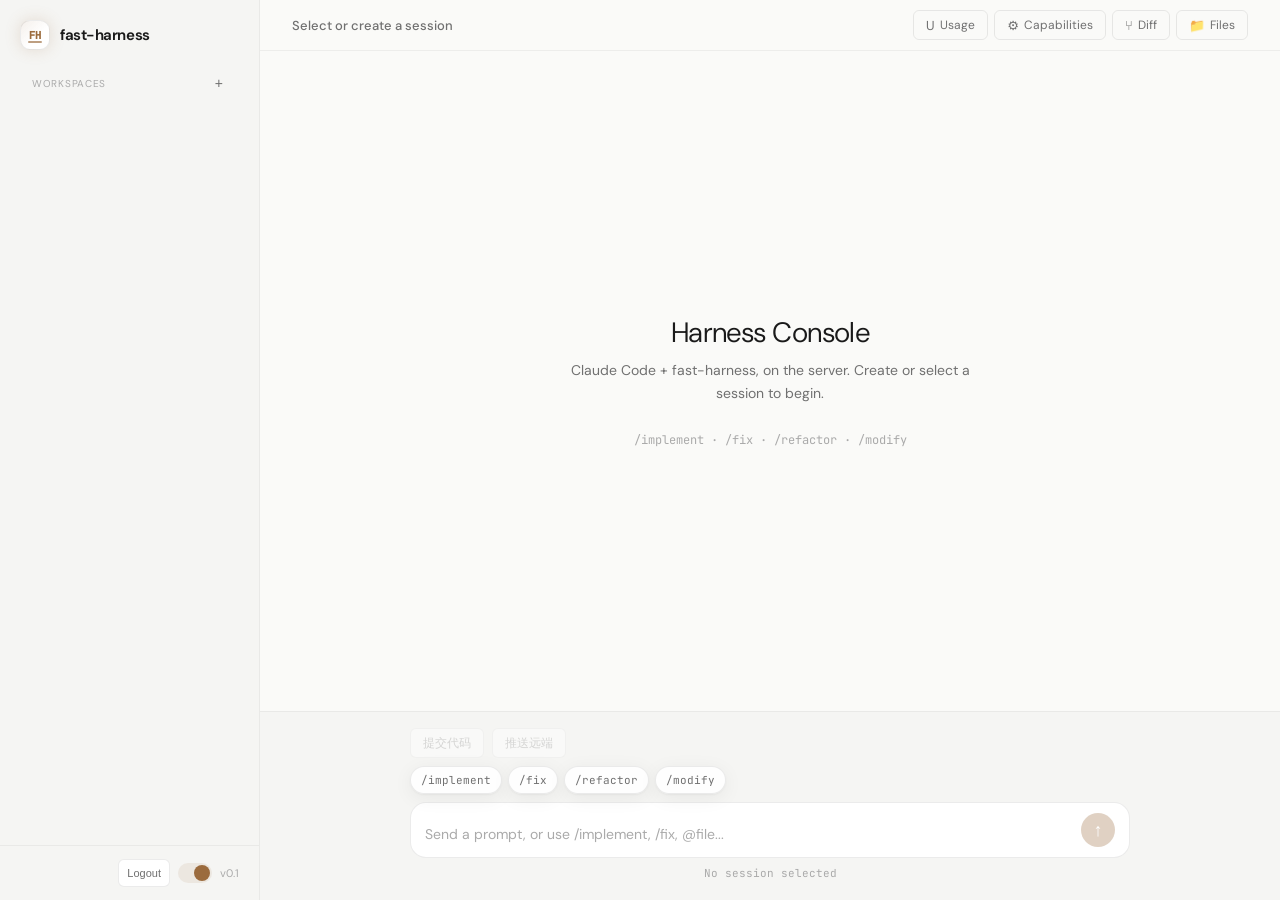
==== commit f8f7e3af: "feat(runtime): add changes diff panel and @-file mentions Add a "Diff" tab to the right-side panel t" ====
--- a/runtime/ui/index.html
+++ b/runtime/ui/index.html
@@ -944,6 +944,52 @@
   max-height: 400px; overflow: auto; color: var(--text-dim);
   line-height: 1.5;
 }
+/* ── Diff panel ── */
+.diff-summary {
+  display: flex; align-items: center; gap: 10px;
+  font-size: 11px; color: var(--text-dim);
+  padding: 4px 2px 10px; border-bottom: 1px solid var(--border); margin-bottom: 8px;
+}
+.diff-summary .diff-refresh {
+  margin-left: auto; background: none; border: 1px solid var(--border);
+  color: var(--text-muted); border-radius: var(--radius-sm); cursor: pointer;
+  width: 22px; height: 22px; font-size: 12px; line-height: 1;
+}
+.diff-summary .diff-refresh:hover { color: var(--text); border-color: var(--border-focus); }
+.diff-stat--add { color: var(--success); }
+.diff-stat--del { color: var(--error); }
+.diff-file { border: 1px solid var(--border); border-radius: var(--radius-sm); margin-bottom: 6px; overflow: hidden; }
+.diff-file__head {
+  display: flex; align-items: center; gap: 6px; padding: 7px 9px;
+  cursor: pointer; font-size: 11px; user-select: none;
+}
+.diff-file__head:hover { background: var(--bg-hover); }
+.diff-file__caret { color: var(--text-muted); width: 10px; flex-shrink: 0; }
+.diff-file__name {
+  font-family: var(--font-mono); color: var(--text); flex: 1;
+  overflow: hidden; text-overflow: ellipsis; white-space: nowrap;
+}
+.diff-file__stat { flex-shrink: 0; font-family: var(--font-mono); white-space: nowrap; }
+.diff-file__badge {
+  flex-shrink: 0; font-size: 9px; padding: 1px 5px; border-radius: 3px;
+  font-family: var(--font-mono); letter-spacing: .3px;
+}
+.diff-badge--added, .diff-badge--untracked { background: rgba(60,184,120,.15); color: var(--success); }
+.diff-badge--deleted { background: var(--error-dim); color: var(--error); }
+.diff-badge--modified, .diff-badge--typechange { background: var(--accent-dim); color: var(--accent); }
+.diff-badge--renamed, .diff-badge--copied { background: var(--bg-hover); color: var(--text-dim); }
+.diff-file__body { border-top: 1px solid var(--border); }
+.diff-code {
+  margin: 0; padding: 6px 0; background: var(--code-bg);
+  font-family: var(--font-mono); font-size: 11px; line-height: 1.55;
+  overflow-x: auto; max-height: 460px; overflow-y: auto;
+}
+.diff-line { padding: 0 10px; white-space: pre; min-height: 1.55em; }
+.diff-line--add { background: rgba(60,184,120,.12); color: var(--success); }
+.diff-line--del { background: var(--error-dim); color: var(--error); }
+.diff-line--hunk { color: var(--accent); background: var(--accent-dim); }
+.diff-line--meta { color: var(--text-muted); }
+.diff-empty { padding: 10px; font-size: 11px; color: var(--text-muted); }
 .usage-summary {
   display: grid;
   grid-template-columns: repeat(2, minmax(0, 1fr));
@@ -1401,6 +1447,7 @@
       <span class="toolbar__title" id="toolbarTitle">Select or create a session</span>
       <button class="btn-tool" id="btnUsage" title="Usage" aria-label="Usage"><span class="btn-tool__icon" aria-hidden="true">U</span><span class="btn-tool__label">Usage</span></button>
       <button class="btn-tool" id="btnCapabilities" title="Capabilities" aria-label="Capabilities"><span class="btn-tool__icon" aria-hidden="true">⚙</span><span class="btn-tool__label">Capabilities</span></button>
+      <button class="btn-tool" id="btnDiff" title="本次变更 Diff" aria-label="Diff"><span class="btn-tool__icon" aria-hidden="true">⑂</span><span class="btn-tool__label">Diff</span></button>
       <button class="btn-tool" id="btnFiles" title="Session files" aria-label="Session files"><span class="btn-tool__icon" aria-hidden="true">📁</span><span class="btn-tool__label">Files</span></button>
     </div>
     <div class="chat" id="chat">
@@ -1421,7 +1468,7 @@
         <div class="quick-commands" id="quickCommands" aria-label="Quick commands"></div>
         <div class="input-wrap">
           <div class="image-tray" id="imageTray" style="display:none"></div>
-          <textarea id="promptInput" rows="1" placeholder="Send a prompt, or use /implement, /fix..." disabled></textarea>
+          <textarea id="promptInput" rows="1" placeholder="Send a prompt, or use /implement, /fix, @file..." disabled></textarea>
           <button class="btn-send" id="btnSend" disabled title="Send">↑</button>
         </div>
         <div class="input-hint" id="inputHint">No session selected</div>
@@ -1437,6 +1484,7 @@
     </div>
     <div class="panel__tabs" id="panelTabs" style="display:none">
       <button class="panel__tab panel__tab--active" data-tab="capabilities">Capabilities</button>
+      <button class="panel__tab" data-tab="diff">Diff</button>
       <button class="panel__tab" data-tab="files">Files</button>
       <button class="panel__tab" data-tab="repos">Repos</button>
     </div>
@@ -1497,6 +1545,10 @@
   panelTab: "capabilities",
   commandSuggestions: [],
   selectedCommandIndex: 0,
+  mentionSuggestions: [],
+  mentionSelectedIndex: 0,
+  mentionRange: null,
+  mentionFilesCache: { sessionId: null, files: [] },
   pendingImages: [],
   repoActionRunning: false,
 };
@@ -1527,6 +1579,7 @@
 const panelTitle = $("#panelTitle");
 const btnUsage = $("#btnUsage");
 const btnCapabilities = $("#btnCapabilities");
+const btnDiff = $("#btnDiff");
 const btnFiles = $("#btnFiles");
 const btnLogout = $("#btnLogout");
 const currentUserLabel = $("#currentUserLabel");
@@ -1661,6 +1714,7 @@
   await loadSessionMessages(id);
   reconnectSessionStream(id);
   if (state.panelOpen && state.panelTab === "files") loadFiles();
+  if (state.panelOpen && state.panelTab === "diff") loadDiff();
   closeMobileSidebar();
 }
 
@@ -2906,11 +2960,16 @@
     "fix",
     "refactor",
     "modify",
+  ];
+  const excluded = [
     "deploy-creation-tool-dev",
+    "init",
   ];
   const byName = new Map((commands || []).map(command => [command.name, command]));
   const picked = preferred.map(name => byName.get(name)).filter(Boolean);
-  const extras = (commands || []).filter(command => !preferred.includes(command.name)).slice(0, Math.max(0, 6 - picked.length));
+  const extras = (commands || [])
+    .filter(command => !preferred.includes(command.name) && !excluded.includes(command.name))
+    .slice(0, Math.max(0, 6 - picked.length));
   return [...picked, ...extras];
 }
 
@@ -3032,6 +3091,7 @@
   try {
     await action();
     if (state.panelOpen && state.panelTab === "files") loadFiles();
+    if (state.panelOpen && state.panelTab === "diff") loadDiff();
   } catch (e) {
     showToast(e.message || "Git action failed", "error");
   } finally {
@@ -3047,6 +3107,7 @@
   const prompt = promptInput.value.trim() || (images.length ? "请分析这些图片。" : "");
   if ((!prompt && !images.length) || !sessionId || isSessionStreaming(sessionId)) return;
   hideCommandSuggestions();
+  hideMentionSuggestions();
 
   promptInput.value = "";
   promptInput.style.height = "auto";
@@ -3257,7 +3318,16 @@
     stream.textEl = null;
     delete state.sessionStreams[sessionId];
   }
-  if (state.activeSession === sessionId) updateSendButton();
+  if (state.activeSession === sessionId) {
+    updateSendButton();
+    // The AI may have added/edited files — invalidate the @-mention cache and
+    // refresh an open diff/files panel.
+    if (state.mentionFilesCache.sessionId === sessionId) {
+      state.mentionFilesCache = { sessionId: null, files: [] };
+    }
+    if (state.panelOpen && state.panelTab === "diff") loadDiff();
+    else if (state.panelOpen && state.panelTab === "files") loadFiles();
+  }
 }
 
 /* ═══════════════════════ PANEL ═══════════════════════ */
@@ -3273,9 +3343,10 @@
   panel.style.display = "flex";
   btnUsage.classList.remove("btn-tool--active");
   btnCapabilities.classList.remove("btn-tool--active");
+  btnDiff.classList.remove("btn-tool--active");
   btnFiles.classList.remove("btn-tool--active");
   btn.classList.add("btn-tool--active");
-  state.panelTab = btn === btnUsage ? "usage" : btn === btnCapabilities ? "capabilities" : btn === btnFiles ? "files" : "repos";
+  state.panelTab = btn === btnUsage ? "usage" : btn === btnCapabilities ? "capabilities" : btn === btnDiff ? "diff" : btn === btnFiles ? "files" : "repos";
   panelTitle.textContent = panelTitleForTab(state.panelTab);
   panelTabs.style.display = state.panelTab === "usage" ? "none" : "flex";
   $$(".panel__tab").forEach(t => t.classList.remove("panel__tab--active"));
@@ -3283,12 +3354,13 @@
   if (tab) tab.classList.add("panel__tab--active");
   if (state.panelTab === "usage") loadUsageStats();
   else if (state.panelTab === "capabilities") loadCapabilities();
+  else if (state.panelTab === "diff") loadDiff();
   else if (state.panelTab === "files") loadFiles();
   else renderRepoPanel();
 }
 
 function panelTitleForTab(tab) {
-  return tab === "usage" ? "Usage" : tab === "capabilities" ? "Capabilities" : tab === "files" ? "Session Files" : "Repos";
+  return tab === "usage" ? "Usage" : tab === "capabilities" ? "Capabilities" : tab === "diff" ? "本次变更 Diff" : tab === "files" ? "Session Files" : "Repos";
 }
 
 function closePanel() {
@@ -3297,6 +3369,7 @@
   panel.style.display = "none";
   btnUsage.classList.remove("btn-tool--active");
   btnCapabilities.classList.remove("btn-tool--active");
+  btnDiff.classList.remove("btn-tool--active");
   btnFiles.classList.remove("btn-tool--active");
 }
 
@@ -3436,6 +3509,81 @@
   }
 }
 
+/* ═══════════════════════ DIFF ═══════════════════════ */
+
+async function loadDiff() {
+  if (!state.activeSession) {
+    panelBody.innerHTML = '<div style="color:var(--text-muted);font-size:12px;padding:12px">Select a session to view its changes.</div>';
+    return;
+  }
+  panelBody.innerHTML = '<div class="loading-dots"><span></span><span></span><span></span></div>';
+  try {
+    const data = await api("GET", "/sessions/" + state.activeSession + "/git/diff");
+    renderDiff(data);
+  } catch (e) {
+    panelBody.innerHTML = `<div class="msg--error">Failed to load diff: ${escapeHtml(e.message)}</div>`;
+  }
+}
+
+const DIFF_TYPE_LABEL = {
+  added: "新增", modified: "修改", deleted: "删除", renamed: "重命名",
+  copied: "复制", typechange: "类型变更", untracked: "未跟踪",
+};
+
+function renderDiff(data) {
+  if (data.clean || !data.files || !data.files.length) {
+    panelBody.innerHTML = '<div style="color:var(--text-muted);font-size:12px;padding:12px">本次会话暂无代码变更。</div>';
+    return;
+  }
+  const totalAdd = data.files.reduce((n, f) => n + (f.additions || 0), 0);
+  const totalDel = data.files.reduce((n, f) => n + (f.deletions || 0), 0);
+  let html = `<div class="diff-summary">
+    <span>${data.files.length} 个文件</span>
+    <span class="diff-stat--add">+${totalAdd}</span>
+    <span class="diff-stat--del">−${totalDel}</span>
+    <button class="diff-refresh" onclick="loadDiff()" title="刷新">↻</button>
+  </div>`;
+  data.files.forEach((f, i) => {
+    const label = DIFF_TYPE_LABEL[f.change_type] || f.change_type;
+    const name = f.old_path ? `${f.old_path} → ${f.path}` : f.path;
+    html += `<div class="diff-file" data-index="${i}">
+      <div class="diff-file__head" onclick="toggleDiffFile(${i})">
+        <span class="diff-file__caret">▸</span>
+        <span class="diff-file__badge diff-badge--${f.change_type}">${label}</span>
+        <span class="diff-file__name" title="${escapeHtml(name)}">${escapeHtml(name)}</span>
+        <span class="diff-file__stat"><span class="diff-stat--add">+${f.additions || 0}</span> <span class="diff-stat--del">−${f.deletions || 0}</span></span>
+      </div>
+      <div class="diff-file__body" style="display:none">${renderHunks(f.diff)}</div>
+    </div>`;
+  });
+  panelBody.innerHTML = html;
+}
+
+function renderHunks(diff) {
+  if (!diff) return '<div class="diff-empty">（无文本差异，可能是二进制文件）</div>';
+  const rows = diff.split("\n").map(line => {
+    let cls = "diff-line";
+    const c = line[0];
+    if (line.startsWith("+++") || line.startsWith("---")) cls += " diff-line--meta";
+    else if (line.startsWith("@@")) cls += " diff-line--hunk";
+    else if (line.startsWith("diff ") || line.startsWith("index ") || line.startsWith("new file") || line.startsWith("deleted file") || line.startsWith("rename ") || line.startsWith("similarity ")) cls += " diff-line--meta";
+    else if (c === "+") cls += " diff-line--add";
+    else if (c === "-") cls += " diff-line--del";
+    return `<div class="${cls}">${escapeHtml(line) || "&nbsp;"}</div>`;
+  }).join("");
+  return `<pre class="diff-code">${rows}</pre>`;
+}
+
+function toggleDiffFile(i) {
+  const file = panelBody.querySelector(`.diff-file[data-index="${i}"]`);
+  if (!file) return;
+  const body = file.querySelector(".diff-file__body");
+  const caret = file.querySelector(".diff-file__caret");
+  const open = body.style.display !== "none";
+  body.style.display = open ? "none" : "block";
+  caret.textContent = open ? "▸" : "▾";
+}
+
 /* ═══════════════════════ COMMAND SUGGESTIONS ═══════════════════════ */
 
 async function ensureCapabilities() {
@@ -3513,6 +3661,120 @@
   promptInput.style.height = Math.min(promptInput.scrollHeight, 200) + "px";
   hideCommandSuggestions();
   promptInput.focus();
+}
+
+/* ═══════════════════════ @ FILE MENTIONS ═══════════════════════ */
+
+// Detect an active "@token" immediately before the caret. Returns
+// {start, end, query} or null. The token starts at @ and runs until whitespace.
+function detectMentionToken() {
+  const pos = promptInput.selectionStart;
+  if (pos !== promptInput.selectionEnd) return null;
+  const text = promptInput.value;
+  const before = text.slice(0, pos);
+  const at = before.lastIndexOf("@");
+  if (at < 0) return null;
+  // @ must be at start or preceded by whitespace.
+  if (at > 0 && !/\s/.test(text[at - 1])) return null;
+  const query = before.slice(at + 1);
+  // Stop if the token already contains whitespace (mention is complete).
+  if (/\s/.test(query)) return null;
+  return { start: at, end: pos, query };
+}
+
+async function ensureMentionFiles() {
+  const sid = state.activeSession;
+  if (!sid) return [];
+  if (state.mentionFilesCache.sessionId === sid) {
+    return state.mentionFilesCache.files;
+  }
+  try {
+    const data = await api("GET", "/sessions/" + sid + "/files");
+    const files = data.files || [];
+    state.mentionFilesCache = { sessionId: sid, files };
+    return files;
+  } catch {
+    return [];
+  }
+}
+
+async function updateMentionSuggestions() {
+  const token = detectMentionToken();
+  if (!token || promptInput.disabled || !state.activeSession) {
+    hideMentionSuggestions();
+    return;
+  }
+  const files = await ensureMentionFiles();
+  // Re-check the token is still active after the await.
+  const current = detectMentionToken();
+  if (!current) { hideMentionSuggestions(); return; }
+  const q = current.query.toLowerCase();
+  const matches = files
+    .filter(f => f.toLowerCase().includes(q))
+    .sort((a, b) => mentionRank(a, q) - mentionRank(b, q) || a.length - b.length)
+    .slice(0, 8);
+  if (!matches.length) { hideMentionSuggestions(); return; }
+  state.mentionSuggestions = matches;
+  state.mentionSelectedIndex = 0;
+  state.mentionRange = { start: current.start, end: current.end };
+  renderMentionItems();
+}
+
+// Prefer matches on the basename, and earlier matches, over deep-path matches.
+function mentionRank(path, q) {
+  if (!q) return 2;
+  const base = path.split("/").pop().toLowerCase();
+  if (base.startsWith(q)) return 0;
+  if (base.includes(q)) return 1;
+  return 3;
+}
+
+function renderMentionItems() {
+  commandMenu.innerHTML = state.mentionSuggestions.map((f, i) => {
+    const base = escapeHtml(f.split("/").pop());
+    const dir = escapeHtml(f.slice(0, f.length - f.split("/").pop().length));
+    return `<div class="command-menu__item ${i === state.mentionSelectedIndex ? "command-menu__item--selected" : ""}"
+         role="option" data-mention-index="${i}">
+      <div class="command-menu__name">@${base}</div>
+      <div class="command-menu__desc">${dir || "&nbsp;"}</div>
+    </div>`;
+  }).join("");
+  commandMenu.style.display = "block";
+}
+
+function hideMentionSuggestions() {
+  state.mentionSuggestions = [];
+  state.mentionSelectedIndex = 0;
+  state.mentionRange = null;
+  if (!isCommandMenuVisible()) {
+    commandMenu.style.display = "none";
+    commandMenu.innerHTML = "";
+  }
+}
+
+function isMentionMenuVisible() {
+  return state.mentionSuggestions.length > 0 && commandMenu.style.display !== "none";
+}
+
+function moveMentionSelection(delta) {
+  const count = state.mentionSuggestions.length;
+  if (!count) return;
+  state.mentionSelectedIndex = (state.mentionSelectedIndex + delta + count) % count;
+  renderMentionItems();
+}
+
+function applyMentionSuggestion(index) {
+  const path = state.mentionSuggestions[index];
+  const range = state.mentionRange;
+  if (!path || !range) return;
+  const text = promptInput.value;
+  const insert = "@" + path + " ";
+  promptInput.value = text.slice(0, range.start) + insert + text.slice(range.end);
+  const caret = range.start + insert.length;
+  hideMentionSuggestions();
+  promptInput.focus();
+  promptInput.setSelectionRange(caret, caret);
+  resizePromptInput();
 }
 
 /* ═══════════════════════ THEME ═══════════════════════ */
@@ -3597,6 +3859,7 @@
 
 promptInput.addEventListener("input", resizePromptInput);
 promptInput.addEventListener("input", updateCommandSuggestions);
+promptInput.addEventListener("input", updateMentionSuggestions);
 promptInput.addEventListener("input", updateSendButton);
 promptInput.addEventListener("paste", event => {
   const files = [...(event.clipboardData?.items || [])]
@@ -3638,6 +3901,16 @@
 /* ═══════════════════════ KEYBOARD SHORTCUTS ═══════════════════════ */
 
 promptInput.addEventListener("keydown", (e) => {
+  if (isMentionMenuVisible()) {
+    if (e.key === "ArrowDown") { e.preventDefault(); moveMentionSelection(1); return; }
+    if (e.key === "ArrowUp") { e.preventDefault(); moveMentionSelection(-1); return; }
+    if (e.key === "Tab" || (e.key === "Enter" && !e.shiftKey)) {
+      e.preventDefault();
+      applyMentionSuggestion(state.mentionSelectedIndex);
+      return;
+    }
+    if (e.key === "Escape") { e.preventDefault(); hideMentionSuggestions(); return; }
+  }
   if (isCommandMenuVisible()) {
     if (e.key === "ArrowDown") { e.preventDefault(); moveCommandSelection(1); return; }
     if (e.key === "ArrowUp") { e.preventDefault(); moveCommandSelection(-1); return; }
@@ -3664,12 +3937,17 @@
 });
 btnCapabilities.addEventListener("click", () => togglePanel(btnCapabilities));
 btnUsage.addEventListener("click", () => togglePanel(btnUsage));
+btnDiff.addEventListener("click", () => togglePanel(btnDiff));
 btnFiles.addEventListener("click", () => togglePanel(btnFiles));
 commandMenu.addEventListener("mousedown", (e) => {
   const item = e.target.closest(".command-menu__item");
   if (!item) return;
   e.preventDefault();
-  applyCommandSuggestion(Number(item.dataset.index));
+  if (item.dataset.mentionIndex !== undefined) {
+    applyMentionSuggestion(Number(item.dataset.mentionIndex));
+  } else {
+    applyCommandSuggestion(Number(item.dataset.index));
+  }
 });
 quickCommands.addEventListener("click", (e) => {
   const item = e.target.closest(".quick-command");
@@ -3689,9 +3967,11 @@
   e.target.classList.add("panel__tab--active");
   btnUsage.classList.toggle("btn-tool--active", state.panelTab === "usage");
   btnCapabilities.classList.toggle("btn-tool--active", state.panelTab === "capabilities");
+  btnDiff.classList.toggle("btn-tool--active", state.panelTab === "diff");
   btnFiles.classList.toggle("btn-tool--active", state.panelTab === "files");
   if (state.panelTab === "usage") loadUsageStats();
   else if (state.panelTab === "capabilities") loadCapabilities();
+  else if (state.panelTab === "diff") loadDiff();
   else if (state.panelTab === "files") loadFiles();
   else renderRepoPanel();
 });
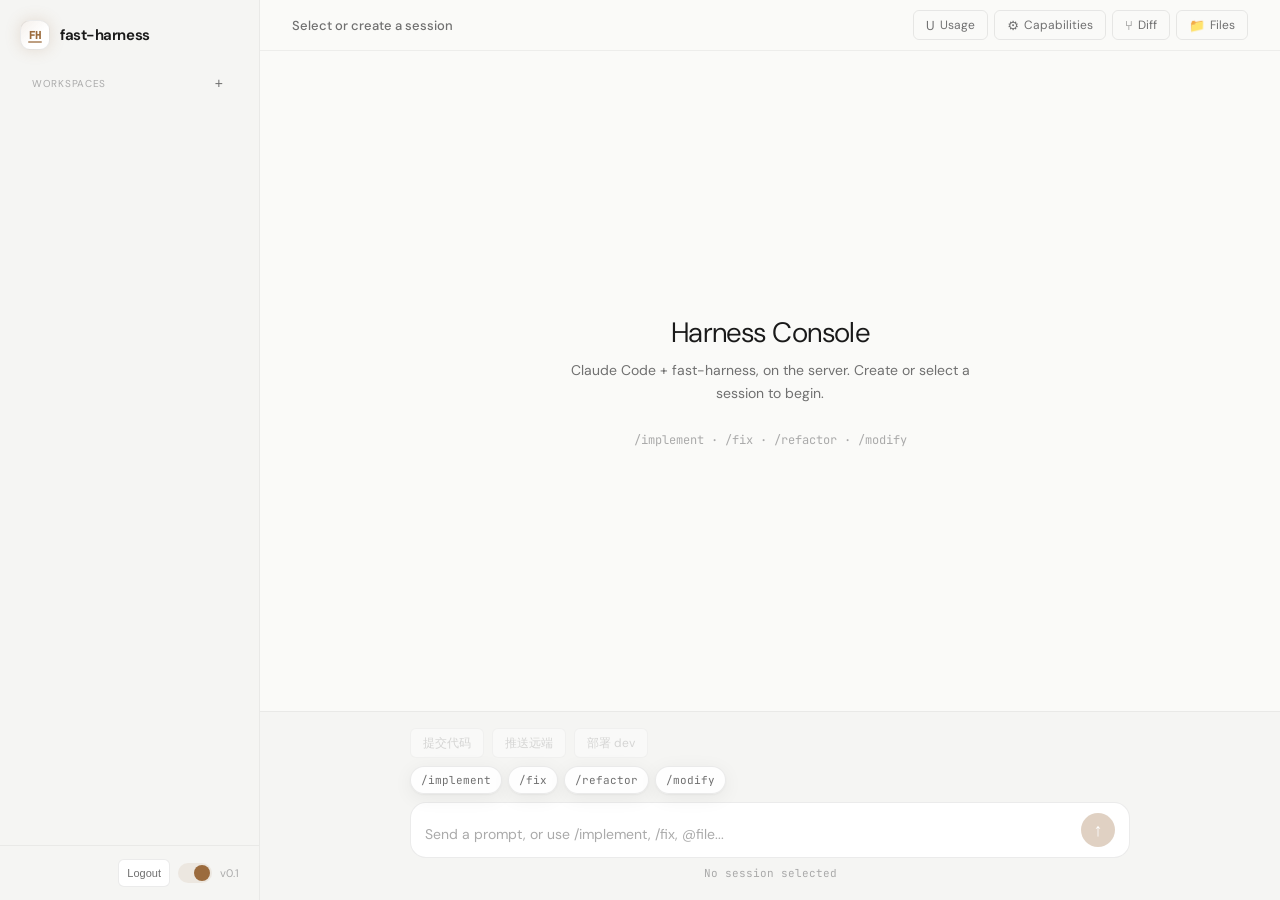
==== commit e8c0c375: "feat(runtime): add deploy-dev button and remote-only branch listing - UI: add "部署 dev" action button" ====
--- a/runtime/ui/index.html
+++ b/runtime/ui/index.html
@@ -446,7 +446,7 @@
   max-width: 500px; box-shadow: var(--shadow);
 }
 .dialog h3 { font-size: 16px; font-weight: 500; margin-bottom: 16px; }
-.dialog__message { font-size: 13px; color: var(--text-dim); line-height: 1.6; margin-bottom: 16px; }
+.dialog__message { font-size: 13px; color: var(--text-dim); line-height: 1.6; margin-bottom: 16px; white-space: pre-line; }
 .dialog label { font-size: 11px; color: var(--text-dim); display: block; margin-bottom: 4px; }
 .dialog input, .dialog select {
   width: 100%; background: var(--bg); border: 1px solid var(--border-v);
@@ -709,6 +709,15 @@
   background: var(--bg-elevated);
   border-color: var(--border-v);
   color: var(--text-muted);
+}
+.repo-action--deploy {
+  border-color: var(--accent);
+  color: var(--accent);
+}
+.repo-action--deploy:hover {
+  background: var(--accent);
+  color: #fff;
+  border-color: var(--accent);
 }
 
 .toast {
@@ -1464,6 +1473,7 @@
         <div class="repo-actions" aria-label="Repository actions">
           <button class="repo-action" id="btnGitCommit" disabled title="提交当前会话仓库的全部改动">提交代码</button>
           <button class="repo-action" id="btnGitPush" disabled title="推送当前会话分支到远端">推送远端</button>
+          <button class="repo-action repo-action--deploy" id="btnDeployDev" disabled title="将当前分支合并进 dev 并通过堡垒机部署 dev 环境（仅 creation-tool）">部署 dev</button>
         </div>
         <div class="quick-commands" id="quickCommands" aria-label="Quick commands"></div>
         <div class="input-wrap">
@@ -1572,6 +1582,7 @@
 const quickCommands = $("#quickCommands");
 const btnGitCommit = $("#btnGitCommit");
 const btnGitPush = $("#btnGitPush");
+const btnDeployDev = $("#btnDeployDev");
 const toolbarTitle = $("#toolbarTitle");
 const panel = $("#panel");
 const panelBody = $("#panelBody");
@@ -3031,10 +3042,19 @@
   }
 }
 
+function isDeployableSession() {
+  const session = currentSessionInfo();
+  return session?.metadata?.repo_name === DEPLOY_DEV_REPO;
+}
+
 function updateRepoActionButtons() {
   const disabled = !state.activeSession || isSessionStreaming(state.activeSession) || state.repoActionRunning;
   if (btnGitCommit) btnGitCommit.disabled = disabled;
   if (btnGitPush) btnGitPush.disabled = disabled;
+  if (btnDeployDev) {
+    btnDeployDev.disabled = disabled || !isDeployableSession();
+    btnDeployDev.style.display = isDeployableSession() ? "" : "none";
+  }
 }
 
 function showToast(message, type = "info") {
@@ -3079,6 +3099,32 @@
     const result = await api("POST", `/sessions/${state.activeSession}/git/push`);
     showToast(gitActionMessage("push", result), "success");
   });
+}
+
+const DEPLOY_DEV_REPO = "creation-tool";
+const DEPLOY_DEV_COMMAND = "/deploy-creation-tool-dev";
+
+async function deployDevActiveSession() {
+  if (!state.activeSession) return showToast("Select or create a session first", "error");
+  if (!isDeployableSession()) {
+    return showToast(`部署 dev 仅支持 ${DEPLOY_DEV_REPO} 仓库的会话`, "error");
+  }
+  if (isSessionStreaming(state.activeSession)) {
+    return showToast("Wait for the running session to finish first", "error");
+  }
+  const session = currentSessionInfo();
+  const branch = session?.metadata?.branch || "当前分支";
+  const confirmed = await showConfirmDialog(
+    `将把分支 “${branch}” 合并进 dev，并通过堡垒机部署 dev 环境。\n\n` +
+    `· 合并冲突会在对话中通过提问让你确认\n` +
+    `· 仅操作 dev，绝不触碰 prod/master 生产环境\n\n` +
+    `确定开始部署？`,
+    { title: "部署 dev 环境", confirmLabel: "开始部署" }
+  );
+  if (!confirmed) return;
+  promptInput.value = DEPLOY_DEV_COMMAND;
+  resizePromptInput();
+  await sendPrompt();
 }
 
 async function runRepoAction(action) {
@@ -3956,6 +4002,7 @@
 });
 btnGitCommit.addEventListener("click", commitActiveSession);
 btnGitPush.addEventListener("click", pushActiveSession);
+btnDeployDev?.addEventListener("click", deployDevActiveSession);
 $("#btnClosePanel").addEventListener("click", closePanel);
 $("#themeToggle").addEventListener("click", toggleTheme);
 btnLogout.addEventListener("click", logout);
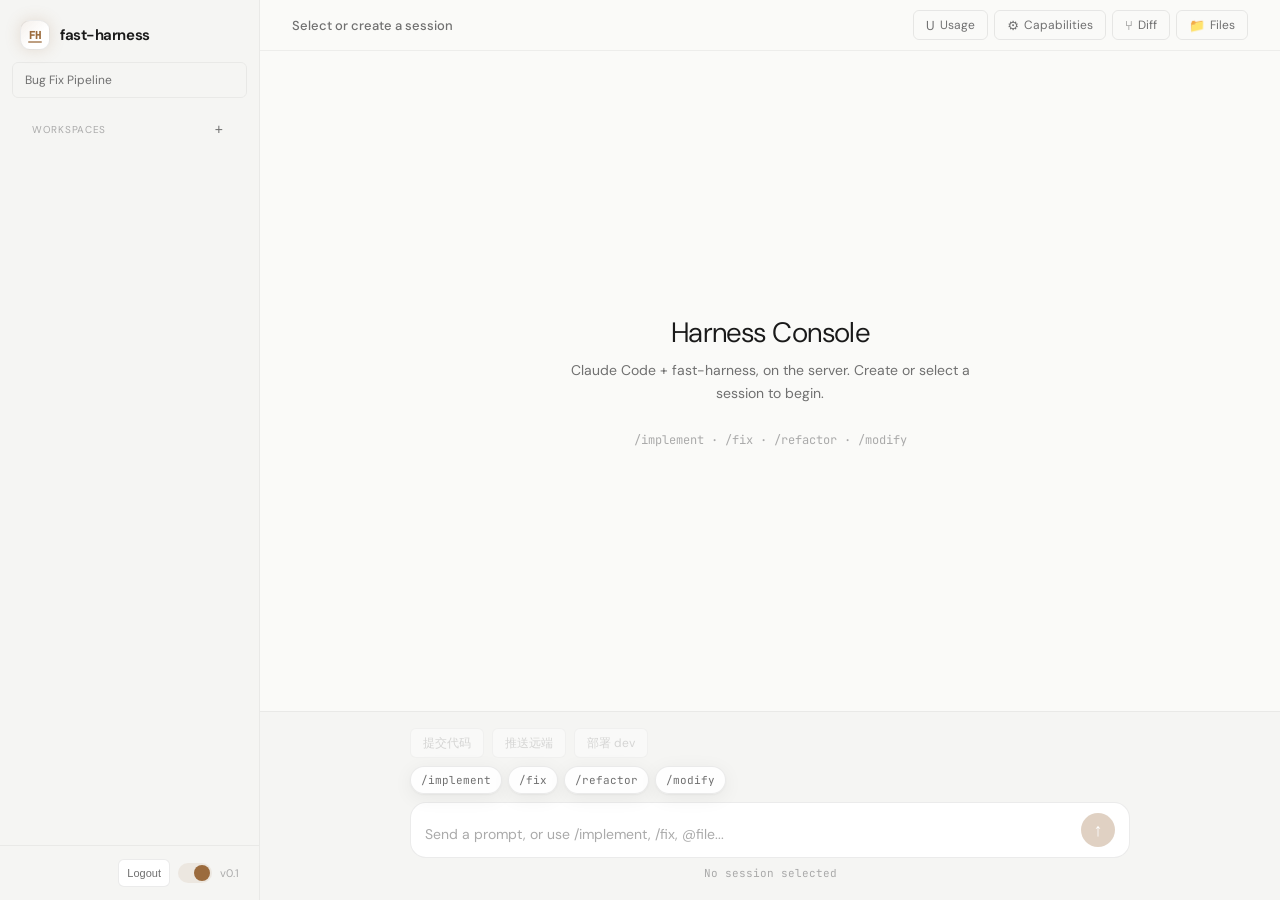
==== commit 7a126fcd: "Add bug fix pipeline reporter workflow" ====
--- a/runtime/ui/index.html
+++ b/runtime/ui/index.html
@@ -181,6 +181,124 @@
 
 .sidebar__actions { display: flex; gap: 6px; }
 
+.sidebar__nav {
+  padding: 0 12px 10px;
+  display: grid;
+  gap: 4px;
+}
+.sidebar__nav-link {
+  display: block;
+  padding: 9px 12px;
+  border: 1px solid var(--border);
+  border-radius: var(--radius-sm);
+  color: var(--text-dim);
+  text-decoration: none;
+  font-size: 12px;
+  transition: all var(--transition);
+}
+.sidebar__nav-link:hover {
+  background: var(--bg-elevated);
+  color: var(--text);
+  border-color: var(--border-v);
+}
+
+.sidebar__approval {
+  padding: 0 12px 10px;
+  border-top: 1px solid var(--border);
+}
+.approval-list {
+  display: grid;
+  gap: 6px;
+}
+.approval-item {
+  border: 1px solid var(--border);
+  border-radius: var(--radius-sm);
+  background: var(--bg-elevated);
+  padding: 10px;
+}
+.approval-item__head {
+  display: flex;
+  align-items: center;
+  justify-content: space-between;
+  gap: 8px;
+  margin-bottom: 5px;
+}
+.approval-item__id {
+  font-family: var(--font-mono);
+  font-size: 10px;
+  color: var(--text-dim);
+}
+.approval-item__status {
+  color: var(--warning);
+  font-family: var(--font-mono);
+  font-size: 9px;
+  text-transform: uppercase;
+}
+.approval-item__title {
+  color: var(--text);
+  font-size: 12px;
+  line-height: 1.4;
+  margin-bottom: 6px;
+  overflow: hidden;
+  display: -webkit-box;
+  -webkit-line-clamp: 2;
+  -webkit-box-orient: vertical;
+}
+.approval-item__meta {
+  color: var(--text-muted);
+  font-family: var(--font-mono);
+  font-size: 10px;
+  margin-bottom: 8px;
+  overflow: hidden;
+  text-overflow: ellipsis;
+  white-space: nowrap;
+}
+.approval-item__actions {
+  display: flex;
+  gap: 6px;
+}
+.approval-item__actions button {
+  flex: 1;
+  min-width: 0;
+  height: 28px;
+  border-radius: var(--radius-sm);
+  border: 1px solid var(--border-v);
+  background: transparent;
+  color: var(--text-dim);
+  cursor: pointer;
+  font-size: 11px;
+  transition: all var(--transition);
+}
+.approval-item__actions button:hover {
+  background: var(--bg-hover);
+  color: var(--text);
+  border-color: var(--border-focus);
+}
+.approval-item__actions .approval-item__primary {
+  background: var(--accent);
+  border-color: var(--accent);
+  color: #fff;
+}
+.approval-empty {
+  color: var(--text-muted);
+  font-size: 12px;
+  padding: 8px 2px 10px;
+}
+.approval-plan {
+  max-height: min(58vh, 520px);
+  overflow: auto;
+  white-space: pre-wrap;
+  border: 1px solid var(--border);
+  border-radius: var(--radius-sm);
+  background: var(--bg);
+  color: var(--text);
+  font-family: var(--font-mono);
+  font-size: 12px;
+  line-height: 1.6;
+  padding: 12px;
+  margin: 8px 0 14px;
+}
+
 .btn-icon {
   width: 30px; height: 30px; border-radius: var(--radius-sm);
   border: 1px solid var(--border-v); background: transparent;
@@ -1435,6 +1553,13 @@
         <span class="brand-mark">FH</span>
         <span class="brand-name">fast-harness</span>
       </div>
+    </div>
+    <nav class="sidebar__nav" aria-label="Runtime pages">
+      <a class="sidebar__nav-link" href="/bug-fix">Bug Fix Pipeline</a>
+    </nav>
+    <div class="sidebar__approval" id="approvalSection" style="display:none">
+      <div class="sidebar__section-label">待审批 <button id="btnRefreshApprovals" title="Refresh approvals">↻</button></div>
+      <div class="approval-list" id="approvalList"></div>
     </div>
     <div class="sidebar-resize" id="sidebarResizeHandle" title="Resize sidebar"></div>
     <div class="sidebar__sessions" id="sidebarScroll">
@@ -1516,9 +1641,19 @@
 }
 
 async function api(method, path, body) {
-  const opts = { method, headers: { "Content-Type": "application/json", ...authHeaders() } };
+  const opts = {
+    method,
+    credentials: "same-origin",
+    headers: { "Content-Type": "application/json", ...authHeaders() },
+  };
   if (body) opts.body = JSON.stringify(body);
   const res = await fetch(API + path, opts);
+  if (res.status === 401 || res.status === 403) {
+    localStorage.removeItem("currentUserId");
+    if (!window.location.pathname.startsWith("/login")) {
+      window.location.href = "/login";
+    }
+  }
   if (!res.ok) throw new Error(await responseErrorMessage(res));
   return res.json();
 }
@@ -1546,6 +1681,7 @@
   repositoryBranches: {},
   repositories: [],
   users: [],
+  pendingApprovals: [],
   currentUserId: localStorage.getItem("currentUserId") || "",
   currentUser: null,
   defaultBranches: [],
@@ -1594,6 +1730,9 @@
 const btnFiles = $("#btnFiles");
 const btnLogout = $("#btnLogout");
 const currentUserLabel = $("#currentUserLabel");
+const approvalSection = $("#approvalSection");
+const approvalList = $("#approvalList");
+const btnRefreshApprovals = $("#btnRefreshApprovals");
 const btnMobileMenu = $("#btnMobileMenu");
 const mobileSidebarBackdrop = $("#mobileSidebarBackdrop");
 
@@ -1607,6 +1746,9 @@
   localStorage.setItem("currentUserId", state.currentUserId);
   currentUserLabel.textContent = data.user.name || data.user.id;
   btnUsage.style.display = data.user.role === "admin" ? "" : "none";
+  if (data.user.role === "reporter") {
+    window.location.href = "/bug-fix";
+  }
 }
 
 async function logout() {
@@ -1616,6 +1758,105 @@
     localStorage.removeItem("currentUserId");
     window.location.href = "/login";
   }
+}
+
+function isDeveloperUser() {
+  return state.currentUser?.role === "member" || state.currentUser?.role === "admin";
+}
+
+async function loadPendingApprovals() {
+  if (!isDeveloperUser()) {
+    if (approvalSection) approvalSection.style.display = "none";
+    return;
+  }
+  if (approvalSection) approvalSection.style.display = "";
+  try {
+    const data = await api("GET", "/bug-pipelines");
+    state.pendingApprovals = (data.pipelines || []).filter(pipeline =>
+      pipeline.reviewer_id === state.currentUserId
+      && pipeline.steps?.fix_plan?.status === "waiting_approval"
+    );
+    renderPendingApprovals();
+  } catch (e) {
+    console.error("Failed to load pending approvals:", e);
+    if (approvalList) approvalList.innerHTML = `<div class="approval-empty">加载审批任务失败</div>`;
+  }
+}
+
+function renderPendingApprovals() {
+  if (!approvalList) return;
+  if (!state.pendingApprovals.length) {
+    approvalList.innerHTML = `<div class="approval-empty">暂无待审批计划</div>`;
+    return;
+  }
+  approvalList.innerHTML = state.pendingApprovals.map(pipeline => `
+    <article class="approval-item">
+      <div class="approval-item__head">
+        <span class="approval-item__id">${escapeHtml(pipeline.pipeline_id)}</span>
+        <span class="approval-item__status">waiting</span>
+      </div>
+      <div class="approval-item__title">${escapeHtml(pipeline.problem_description || "Bug fix pipeline")}</div>
+      <div class="approval-item__meta">${escapeHtml(pipeline.repo_name || pipeline.repo_key)} · ${escapeHtml(pipeline.target_branch || "")}</div>
+      <div class="approval-item__actions">
+        <button onclick="showApprovalPlan('${pipeline.pipeline_id}')">计划</button>
+        <button class="approval-item__primary" onclick="approvePipelineFromSidebar('${pipeline.pipeline_id}')">通过</button>
+        <button onclick="openBugPipeline('${pipeline.pipeline_id}')">流水线</button>
+      </div>
+    </article>
+  `).join("");
+}
+
+async function approvePipelineFromSidebar(pipelineId, comment = "") {
+  try {
+    await api("POST", `/bug-pipelines/${pipelineId}/approval`, { approved: true, comment });
+    await loadPendingApprovals();
+    showAlertDialog("修复计划已审批通过，流水线将继续执行。", { title: "审批完成" });
+  } catch (e) {
+    showAlertDialog(e.message, { title: "审批失败" });
+  }
+}
+
+function openBugPipeline(pipelineId) {
+  window.location.href = `/bug-fix?pipeline=${encodeURIComponent(pipelineId)}`;
+}
+
+async function showApprovalPlan(pipelineId) {
+  const pipeline = state.pendingApprovals.find(item => item.pipeline_id === pipelineId);
+  let content = "";
+  try {
+    const artifact = await api("GET", `/bug-pipelines/${pipelineId}/artifacts/fix_plan.md`);
+    content = artifact.content || "修复计划产物尚未生成。";
+  } catch (e) {
+    content = `读取修复计划失败：${e.message}`;
+  }
+
+  let overlay = document.getElementById("approvalPlanDialogOverlay");
+  if (!overlay) {
+    overlay = document.createElement("div");
+    overlay.id = "approvalPlanDialogOverlay";
+    overlay.className = "dialog-overlay";
+    document.body.appendChild(overlay);
+  }
+  overlay.innerHTML = `<div class="dialog" role="dialog" aria-modal="true">
+    <h3>修复计划审批</h3>
+    <div class="dialog__message">${escapeHtml(pipeline?.problem_description || pipelineId)}</div>
+    <div class="approval-plan">${escapeHtml(content)}</div>
+    <div class="btn-row">
+      <button class="btn-cancel" id="btnCloseApprovalPlan">关闭</button>
+      <button class="btn-cancel" id="btnOpenApprovalPipeline">查看流水线</button>
+      <button class="btn-confirm" id="btnApprovePlan">一键审批</button>
+    </div>
+  </div>`;
+  overlay.style.display = "flex";
+  document.getElementById("btnCloseApprovalPlan").onclick = () => {
+    overlay.style.display = "none";
+  };
+  document.getElementById("btnOpenApprovalPipeline").onclick = () => openBugPipeline(pipelineId);
+  document.getElementById("btnApprovePlan").onclick = async () => {
+    await approvePipelineFromSidebar(pipelineId);
+    overlay.style.display = "none";
+  };
+  requestAnimationFrame(() => document.getElementById("btnApprovePlan")?.focus());
 }
 
 /* ═══════════════════════ SESSIONS ═══════════════════════ */
@@ -4026,11 +4267,12 @@
 /* ═══════════════════════ INIT ═══════════════════════ */
 
 loadUsers()
-  .then(() => Promise.all([loadWorkspaces(), loadSessions()]))
+  .then(() => Promise.all([loadWorkspaces(), loadSessions(), loadPendingApprovals()]))
   .catch(e => {
     console.error("Failed to initialize users:", e);
     addErrorMessage("Failed to initialize users: " + e.message);
   });
+if (btnRefreshApprovals) btnRefreshApprovals.onclick = loadPendingApprovals;
 initSidebarResize();
 initMobileNav();
 initQuickCommands();
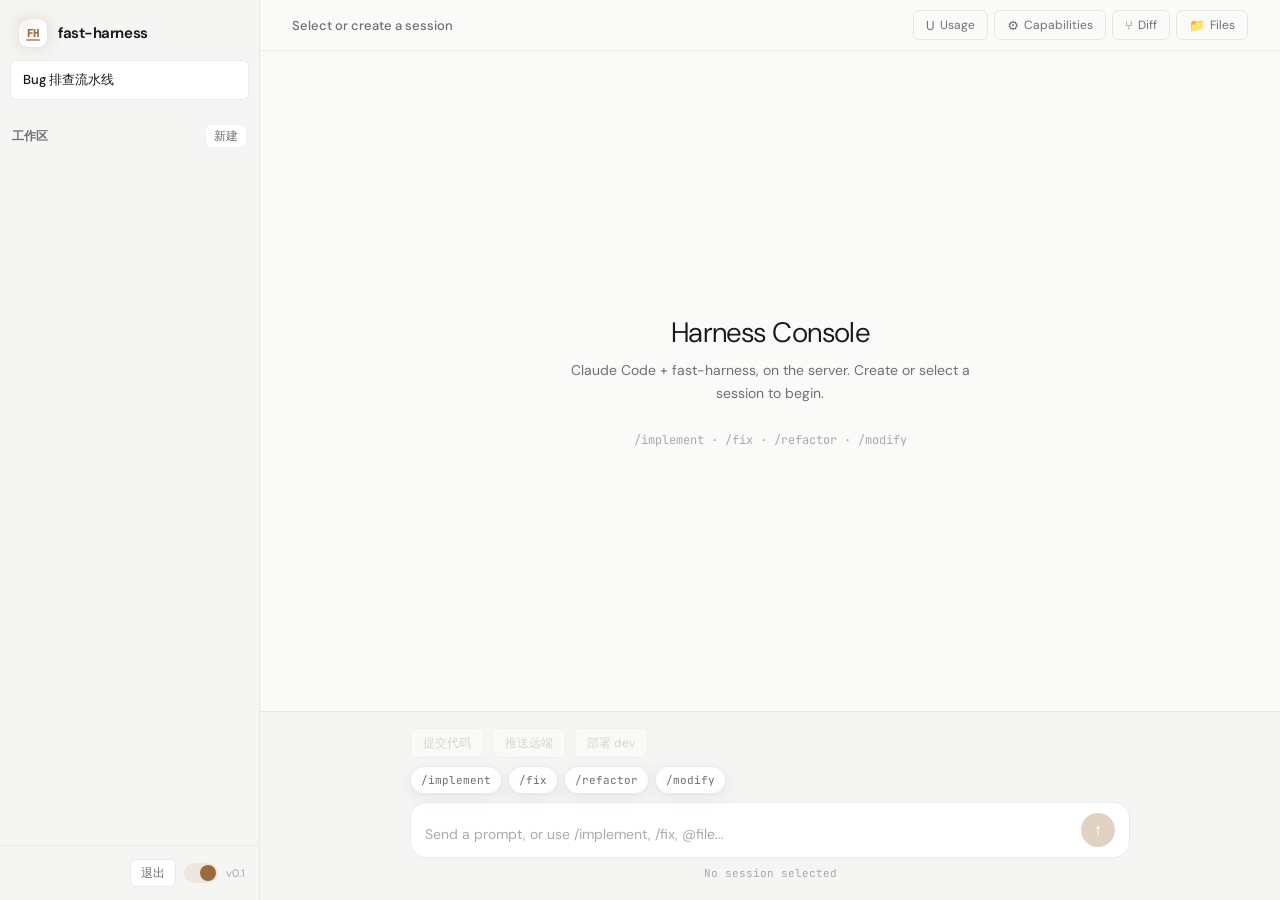
==== commit 2ae7bedc: "feat(runtime): enhance bug-fix UI and expand test coverage Major improvements: - Split bug-fix page " ====
--- a/runtime/ui/index.html
+++ b/runtime/ui/index.html
@@ -131,7 +131,7 @@
 }
 
 .sidebar__head {
-  padding: 20px 20px 12px;
+  padding: 18px 18px 12px;
   display: flex; align-items: center; justify-content: space-between;
 }
 
@@ -182,18 +182,21 @@
 .sidebar__actions { display: flex; gap: 6px; }
 
 .sidebar__nav {
-  padding: 0 12px 10px;
+  padding: 0 10px 10px;
   display: grid;
-  gap: 4px;
+  gap: 6px;
 }
 .sidebar__nav-link {
-  display: block;
-  padding: 9px 12px;
+  display: flex;
+  align-items: center;
+  gap: 8px;
+  padding: 10px 12px;
   border: 1px solid var(--border);
   border-radius: var(--radius-sm);
   color: var(--text-dim);
   text-decoration: none;
-  font-size: 12px;
+  font-size: 13px;
+  font-weight: 520;
   transition: all var(--transition);
 }
 .sidebar__nav-link:hover {
@@ -201,9 +204,14 @@
   color: var(--text);
   border-color: var(--border-v);
 }
+.sidebar__nav-link--active {
+  background: var(--bg-elevated);
+  color: var(--text);
+  border-color: var(--border-v);
+}
 
 .sidebar__approval {
-  padding: 0 12px 10px;
+  padding: 0 10px 12px;
   border-top: 1px solid var(--border);
 }
 .approval-list {
@@ -230,9 +238,12 @@
 }
 .approval-item__status {
   color: var(--warning);
-  font-family: var(--font-mono);
-  font-size: 9px;
-  text-transform: uppercase;
+  border: 1px solid color-mix(in srgb, var(--warning) 35%, transparent);
+  border-radius: 999px;
+  background: color-mix(in srgb, var(--warning) 10%, transparent);
+  font-size: 10px;
+  padding: 2px 6px;
+  white-space: nowrap;
 }
 .approval-item__title {
   color: var(--text);
@@ -266,7 +277,7 @@
   background: transparent;
   color: var(--text-dim);
   cursor: pointer;
-  font-size: 11px;
+  font-size: 12px;
   transition: all var(--transition);
 }
 .approval-item__actions button:hover {
@@ -282,7 +293,7 @@
 .approval-empty {
   color: var(--text-muted);
   font-size: 12px;
-  padding: 8px 2px 10px;
+  padding: 10px 4px 12px;
 }
 .approval-plan {
   max-height: min(58vh, 520px);
@@ -309,13 +320,13 @@
 .btn-icon:hover { background: var(--bg-hover); color: var(--text); border-color: var(--border-focus); }
 
 .sidebar__sessions {
-  flex: 1; overflow-y: auto; padding: 0 12px 12px;
+  flex: 1; overflow-y: auto; padding: 0 10px 12px;
 }
 
 .session-item {
-  padding: 10px 12px; border-radius: var(--radius-sm);
+  padding: 8px 10px; border-radius: var(--radius-sm);
   cursor: pointer; transition: all var(--transition);
-  border: 1px solid transparent; margin-bottom: 2px;
+  border: 1px solid transparent; margin-bottom: 3px;
   display: flex; align-items: center; justify-content: space-between;
   font-size: 13px; color: var(--text-dim);
 }
@@ -324,12 +335,13 @@
   background: var(--bg-elevated); border-color: var(--border-v);
   color: var(--text); font-weight: 480;
 }
-.session-item__id { flex: 1; font-family: var(--font-mono); font-size: 11px; }
+.session-item__id { flex: 1; min-width: 0; font-size: 12px; line-height: 1.35; }
+.session-item__branch { color: var(--text-muted); font-family: var(--font-mono); font-size: 10px; }
 .session-item__actions { display: flex; gap: 4px; opacity: 0; transition: opacity var(--transition); }
 .session-item:hover .session-item__actions { opacity: 1; }
 
 .sidebar__foot {
-  padding: 12px 20px; border-top: 1px solid var(--border);
+  padding: 12px 14px; border-top: 1px solid var(--border);
   display: flex; align-items: center; gap: 8px;
 }
 
@@ -352,8 +364,8 @@
   border-radius: var(--radius-sm);
   background: var(--bg-elevated);
   color: var(--text-dim);
-  font-size: 11px;
-  padding: 0 8px;
+  font-size: 12px;
+  padding: 0 10px;
   cursor: pointer;
   transition: all var(--transition);
 }
@@ -379,45 +391,113 @@
 .version { font-size: 11px; color: var(--text-muted); margin-left: auto; }
 
 .sidebar__section-label {
-  font-size: 10px; text-transform: uppercase; letter-spacing: 0.07em;
-  color: var(--text-muted); padding: 14px 20px 6px;
+  font-size: 12px;
+  font-weight: 650;
+  color: var(--text-dim); padding: 14px 2px 8px;
   display: flex; align-items: center; justify-content: space-between;
 }
 .sidebar__section-label button {
-  background: none; border: none; color: var(--text-dim);
-  cursor: pointer; font-size: 14px; padding: 0 4px; line-height: 1;
-}
-.sidebar__section-label button:hover { color: var(--text); }
-
+  height: 24px;
+  min-width: 36px;
+  border: 1px solid var(--border);
+  border-radius: var(--radius-sm);
+  background: var(--bg-elevated);
+  color: var(--text-dim);
+  cursor: pointer;
+  font-size: 12px;
+  padding: 0 8px;
+  line-height: 1;
+}
+.sidebar__section-label button:hover { color: var(--text); border-color: var(--border-v); background: var(--bg-hover); }
+
+.workspace-group { position: relative; }
 .workspace-item {
-  padding: 10px 12px; border-radius: var(--radius-sm);
+  padding: 10px; border-radius: var(--radius-sm);
   cursor: pointer; transition: all var(--transition);
-  border: 1px solid transparent; margin-bottom: 2px;
+  border: 1px solid transparent; margin-bottom: 4px;
   font-size: 13px; color: var(--text-dim);
-  display: flex; align-items: center; gap: 8px;
+  display: grid; grid-template-columns: 10px minmax(0, 1fr) 30px; align-items: flex-start; gap: 8px;
 }
 .workspace-item:hover { background: var(--bg-hover); color: var(--text); }
 .workspace-item__dot {
   width: 6px; height: 6px; border-radius: 50%; flex-shrink: 0;
-  background: var(--text-muted);
+  background: var(--text-muted); margin-top: 7px;
 }
 .workspace-item--active .workspace-item__dot { background: var(--accent); }
-.workspace-item__name { flex: 1; overflow: hidden; text-overflow: ellipsis; white-space: nowrap; }
-.workspace-item__actions { display: flex; gap: 4px; opacity: 0; transition: opacity var(--transition); }
-.workspace-item:hover .workspace-item__actions { opacity: 1; }
+.workspace-item__body { flex: 1; min-width: 0; display: grid; gap: 3px; }
+.workspace-item__name { color: var(--text); overflow: hidden; text-overflow: ellipsis; white-space: nowrap; font-weight: 540; }
+.workspace-item__meta { color: var(--text-muted); font-family: var(--font-mono); font-size: 10px; overflow: hidden; text-overflow: ellipsis; white-space: nowrap; }
+.workspace-menu-button {
+  width: 28px;
+  height: 28px;
+  border: 1px solid transparent;
+  border-radius: var(--radius-sm);
+  background: transparent;
+  color: var(--text-muted);
+  cursor: pointer;
+  font-size: 18px;
+  line-height: 1;
+  display: grid;
+  place-items: center;
+  opacity: 0;
+  transition: all var(--transition);
+}
+.workspace-item:hover .workspace-menu-button,
+.workspace-menu-button[aria-expanded="true"] {
+  opacity: 1;
+}
+.workspace-menu-button:hover,
+.workspace-menu-button[aria-expanded="true"] {
+  background: var(--bg-elevated);
+  border-color: var(--border-v);
+  color: var(--text);
+}
+.workspace-menu {
+  position: absolute;
+  top: 38px;
+  right: 6px;
+  z-index: 60;
+  width: 150px;
+  border: 1px solid var(--border-v);
+  border-radius: var(--radius-sm);
+  background: var(--bg-elevated);
+  box-shadow: var(--shadow);
+  padding: 5px;
+}
+.workspace-menu[hidden] { display: none; }
+.workspace-menu button {
+  width: 100%;
+  height: 30px;
+  border: none;
+  border-radius: 5px;
+  background: transparent;
+  color: var(--text-dim);
+  cursor: pointer;
+  font-size: 12px;
+  text-align: left;
+  padding: 0 9px;
+  transition: all var(--transition);
+}
+.workspace-menu button:hover {
+  background: var(--bg-hover);
+  color: var(--text);
+}
+.workspace-menu button.workspace-menu__danger {
+  color: var(--error);
+}
+.workspace-menu button.workspace-menu__danger:hover {
+  background: var(--error-dim);
+}
 .sidebar-action {
   background: transparent;
   border: 1px solid transparent;
   border-radius: 4px;
   color: var(--text-muted);
   cursor: pointer;
-  font-family: var(--font-mono);
-  font-size: 9px;
-  letter-spacing: 0.02em;
+  font-size: 11px;
   line-height: 1;
   min-width: 28px;
   padding: 4px 5px;
-  text-transform: uppercase;
   transition: all var(--transition);
 }
 .sidebar-action:hover {
@@ -430,7 +510,7 @@
   border-color: transparent;
   color: var(--error);
 }
-.workspace-sessions { margin: 2px 0 8px 16px; }
+.workspace-sessions { margin: 2px 0 10px 16px; }
 .workspace-sessions .session-item { padding: 7px 10px; font-size: 12px; }
 
 .repo-item {
@@ -1489,13 +1569,13 @@
 
   .workspace-item {
     display: grid;
-    grid-template-columns: 10px minmax(0, 1fr);
+    grid-template-columns: 10px minmax(0, 1fr) 30px;
     align-items: start;
     column-gap: 8px;
     row-gap: 3px;
   }
 
-  .workspace-item__actions,
+  .workspace-menu-button,
   .session-item__actions {
     opacity: 1;
   }
@@ -1506,25 +1586,13 @@
     margin-top: 7px;
   }
 
+  .workspace-item__body {
+    grid-column: 2;
+  }
+
   .workspace-item__name {
-    grid-column: 2;
     white-space: normal;
     overflow-wrap: anywhere;
-  }
-
-  .workspace-item > span[style] {
-    grid-column: 2;
-    min-width: 0;
-    overflow: hidden;
-    text-overflow: ellipsis;
-    white-space: nowrap;
-  }
-
-  .workspace-item__actions {
-    grid-column: 2;
-    justify-self: start;
-    flex-wrap: wrap;
-    margin-top: 3px;
   }
 
   .workspace-sessions {
@@ -1555,21 +1623,21 @@
       </div>
     </div>
     <nav class="sidebar__nav" aria-label="Runtime pages">
-      <a class="sidebar__nav-link" href="/bug-fix">Bug Fix Pipeline</a>
+      <a class="sidebar__nav-link sidebar__nav-link--active" href="/bug-fix">Bug 排查流水线</a>
     </nav>
     <div class="sidebar__approval" id="approvalSection" style="display:none">
-      <div class="sidebar__section-label">待审批 <button id="btnRefreshApprovals" title="Refresh approvals">↻</button></div>
+      <div class="sidebar__section-label">我的审批 <button id="btnRefreshApprovals" title="刷新审批">刷新</button></div>
       <div class="approval-list" id="approvalList"></div>
     </div>
-    <div class="sidebar-resize" id="sidebarResizeHandle" title="Resize sidebar"></div>
+    <div class="sidebar-resize" id="sidebarResizeHandle" title="调整侧边栏宽度"></div>
     <div class="sidebar__sessions" id="sidebarScroll">
-      <div class="sidebar__section-label">Workspaces <button id="btnAddWs" title="Add workspace">+</button></div>
+      <div class="sidebar__section-label">工作区 <button id="btnAddWs" title="新建工作区">新建</button></div>
       <div id="workspaceList"></div>
     </div>
     <div class="sidebar__foot">
       <span class="current-user" id="currentUserLabel"></span>
-      <button class="logout-btn" id="btnLogout" title="Logout">Logout</button>
-      <button class="theme-toggle" id="themeToggle" title="Toggle theme"></button>
+      <button class="logout-btn" id="btnLogout" title="退出登录">退出</button>
+      <button class="theme-toggle" id="themeToggle" title="切换主题" aria-label="切换主题"></button>
       <span class="version">v0.1</span>
     </div>
   </aside>
@@ -1577,7 +1645,7 @@
   <!-- ── MAIN ── -->
   <main class="main">
     <div class="toolbar">
-      <button class="btn-icon btn-mobile-menu" id="btnMobileMenu" title="Workspaces" aria-label="Open workspaces">☰</button>
+      <button class="btn-icon btn-mobile-menu" id="btnMobileMenu" title="工作区" aria-label="打开工作区">☰</button>
       <span class="toolbar__title" id="toolbarTitle">Select or create a session</span>
       <button class="btn-tool" id="btnUsage" title="Usage" aria-label="Usage"><span class="btn-tool__icon" aria-hidden="true">U</span><span class="btn-tool__label">Usage</span></button>
       <button class="btn-tool" id="btnCapabilities" title="Capabilities" aria-label="Capabilities"><span class="btn-tool__icon" aria-hidden="true">⚙</span><span class="btn-tool__label">Capabilities</span></button>
@@ -1793,14 +1861,14 @@
     <article class="approval-item">
       <div class="approval-item__head">
         <span class="approval-item__id">${escapeHtml(pipeline.pipeline_id)}</span>
-        <span class="approval-item__status">waiting</span>
+        <span class="approval-item__status">待审批</span>
       </div>
-      <div class="approval-item__title">${escapeHtml(pipeline.problem_description || "Bug fix pipeline")}</div>
+      <div class="approval-item__title">${escapeHtml(pipeline.problem_description || "Bug 排查流水线")}</div>
       <div class="approval-item__meta">${escapeHtml(pipeline.repo_name || pipeline.repo_key)} · ${escapeHtml(pipeline.target_branch || "")}</div>
       <div class="approval-item__actions">
-        <button onclick="showApprovalPlan('${pipeline.pipeline_id}')">计划</button>
+        <button onclick="showApprovalPlan('${pipeline.pipeline_id}')">查看计划</button>
         <button class="approval-item__primary" onclick="approvePipelineFromSidebar('${pipeline.pipeline_id}')">通过</button>
-        <button onclick="openBugPipeline('${pipeline.pipeline_id}')">流水线</button>
+        <button onclick="openBugPipeline('${pipeline.pipeline_id}')">进入流水线</button>
       </div>
     </article>
   `).join("");
@@ -1998,9 +2066,9 @@
 
 async function deleteSession(e, id) {
   e.stopPropagation();
-  const confirmed = await showConfirmDialog("Delete session " + id + "?", {
-    title: "Delete Session",
-    confirmLabel: "Delete",
+  const confirmed = await showConfirmDialog("确定删除会话 " + id + "？", {
+    title: "删除会话",
+    confirmLabel: "删除",
     danger: true,
   });
   if (!confirmed) return;
@@ -2053,23 +2121,29 @@
     html += `<div class="workspace-group">
       <div class="workspace-item${active}" data-id="${w.workspace_id}" onclick="selectWorkspace('${w.workspace_id}')">
         <span class="workspace-item__dot"></span>
-        <span class="workspace-item__name">${escapeHtml(w.name)}</span>
-        <span style="font-size:10px;color:var(--text-muted)">${escapeHtml(repoNames || "no repo")}</span>
-        <span class="workspace-item__actions">
-          <button class="sidebar-action workspace-action workspace-action--rename" onclick="renameWorkspace(event, '${w.workspace_id}'); event.stopPropagation();" title="Rename workspace">edit</button>
-          <button class="sidebar-action workspace-action workspace-action--session" onclick="showSessionDialog('${w.workspace_id}'); event.stopPropagation();" title="New session">chat</button>
-          <button class="sidebar-action workspace-action workspace-action--repo" onclick="showAddRepoDialog('${w.workspace_id}'); event.stopPropagation();" title="Add repository">repo</button>
-          <button class="sidebar-action sidebar-action--danger workspace-action workspace-action--delete" onclick="deleteWorkspace(event, '${w.workspace_id}')" title="Delete workspace">del</button>
+        <span class="workspace-item__body">
+          <span class="workspace-item__name">${escapeHtml(w.name)}</span>
+          <span class="workspace-item__meta">${escapeHtml(repoNames || "未绑定仓库")}</span>
         </span>
+        <button class="workspace-menu-button workspace-action"
+                onclick="toggleWorkspaceMenu(event, '${w.workspace_id}')"
+                aria-label="工作区操作"
+                aria-expanded="false">…</button>
+      </div>
+      <div class="workspace-menu" id="workspaceMenu-${w.workspace_id}" hidden>
+        <button class="workspace-action--rename" onclick="renameWorkspace(event, '${w.workspace_id}')">重命名工作区</button>
+        <button class="workspace-action--session" onclick="showSessionDialogFromMenu(event, '${w.workspace_id}')">新增会话</button>
+        <button class="workspace-action--repo" onclick="showAddRepoDialogFromMenu(event, '${w.workspace_id}')">新增仓库</button>
+        <button class="workspace-action--delete workspace-menu__danger" onclick="deleteWorkspace(event, '${w.workspace_id}')">删除工作区</button>
       </div>
       <div class="workspace-sessions">
         ${sessionsForWorkspace.map(s => `
           <div class="session-item ${state.activeSession === s.session_id ? "session-item--active" : ""}"
                data-id="${s.session_id}" onclick="selectSession('${s.session_id}')">
-            <span class="session-item__id">${escapeHtml(s.name || s.session_id)}<br><span style="color:var(--text-muted);font-size:9px">${escapeHtml(s.metadata?.branch || "")}</span></span>
+            <span class="session-item__id">${escapeHtml(s.name || s.session_id)}<br><span class="session-item__branch">${escapeHtml(s.metadata?.branch || "")}</span></span>
             <span class="session-item__actions">
-              <button class="sidebar-action session-item__rename" onclick="renameSession(event, '${s.session_id}')" title="Rename session">edit</button>
-              <button class="sidebar-action sidebar-action--danger session-item__del" onclick="deleteSession(event, '${s.session_id}')" title="Delete session">del</button>
+              <button class="sidebar-action session-item__rename" onclick="renameSession(event, '${s.session_id}')" title="重命名会话">改</button>
+              <button class="sidebar-action sidebar-action--danger session-item__del" onclick="deleteSession(event, '${s.session_id}')" title="删除会话">删</button>
             </span>
           </div>
         `).join("")}
@@ -2079,7 +2153,38 @@
   workspaceList.innerHTML = html;
 }
 
+function closeWorkspaceMenus() {
+  $$(".workspace-menu").forEach(menu => { menu.hidden = true; });
+  $$(".workspace-menu-button").forEach(button => {
+    button.setAttribute("aria-expanded", "false");
+  });
+}
+
+function toggleWorkspaceMenu(event, workspaceId) {
+  event.stopPropagation();
+  const menu = document.getElementById(`workspaceMenu-${workspaceId}`);
+  const button = event.currentTarget;
+  const willOpen = menu?.hidden;
+  closeWorkspaceMenus();
+  if (!menu || !willOpen) return;
+  menu.hidden = false;
+  button.setAttribute("aria-expanded", "true");
+}
+
+function showSessionDialogFromMenu(event, workspaceId) {
+  event.stopPropagation();
+  closeWorkspaceMenus();
+  showSessionDialog(workspaceId);
+}
+
+function showAddRepoDialogFromMenu(event, workspaceId) {
+  event.stopPropagation();
+  closeWorkspaceMenus();
+  showAddRepoDialog(workspaceId);
+}
+
 function selectWorkspace(id) {
+  closeWorkspaceMenus();
   state.activeWorkspace = (state.activeWorkspace === id) ? null : id;
   renderWorkspaces();
   inputHint.textContent = state.activeWorkspace
@@ -2150,10 +2255,11 @@
 
 async function deleteWorkspace(e, id) {
   e.stopPropagation();
+  closeWorkspaceMenus();
   const ws = state.workspaces.find(w => w.workspace_id === id);
-  const confirmed = await showConfirmDialog(`Delete workspace "${ws?.name || id}" and its sessions?`, {
-    title: "Delete Workspace",
-    confirmLabel: "Delete",
+  const confirmed = await showConfirmDialog(`确定删除工作区「${ws?.name || id}」及其会话？`, {
+    title: "删除工作区",
+    confirmLabel: "删除",
     danger: true,
   });
   if (!confirmed) return;
@@ -2177,8 +2283,9 @@
 
 async function renameWorkspace(e, id) {
   e.stopPropagation();
+  closeWorkspaceMenus();
   const ws = state.workspaces.find(w => w.workspace_id === id);
-  const nextName = await showRenameDialog("Rename Workspace", ws?.name || id);
+  const nextName = await showRenameDialog("重命名工作区", ws?.name || id);
   if (!nextName || !nextName.trim()) return;
   await api("PATCH", "/workspaces/" + id, { name: nextName.trim() });
   await loadWorkspaces();
@@ -4130,7 +4237,10 @@
   btnMobileMenu?.addEventListener("click", toggleMobileSidebar);
   mobileSidebarBackdrop?.addEventListener("click", closeMobileSidebar);
   document.addEventListener("keydown", event => {
-    if (event.key === "Escape") closeMobileSidebar();
+    if (event.key === "Escape") {
+      closeMobileSidebar();
+      closeWorkspaceMenus();
+    }
   });
   window.addEventListener("resize", () => {
     if (!isMobileViewport()) closeMobileSidebar();
@@ -4214,6 +4324,9 @@
 /* ═══════════════════════ EVENT BINDINGS ═══════════════════════ */
 
 $("#btnAddWs").addEventListener("click", createWorkspace);
+document.addEventListener("click", event => {
+  if (!event.target.closest(".workspace-group")) closeWorkspaceMenus();
+});
 btnSend.addEventListener("click", () => {
   const stream = getSessionStream(state.activeSession);
   if (stream?.streaming) {
